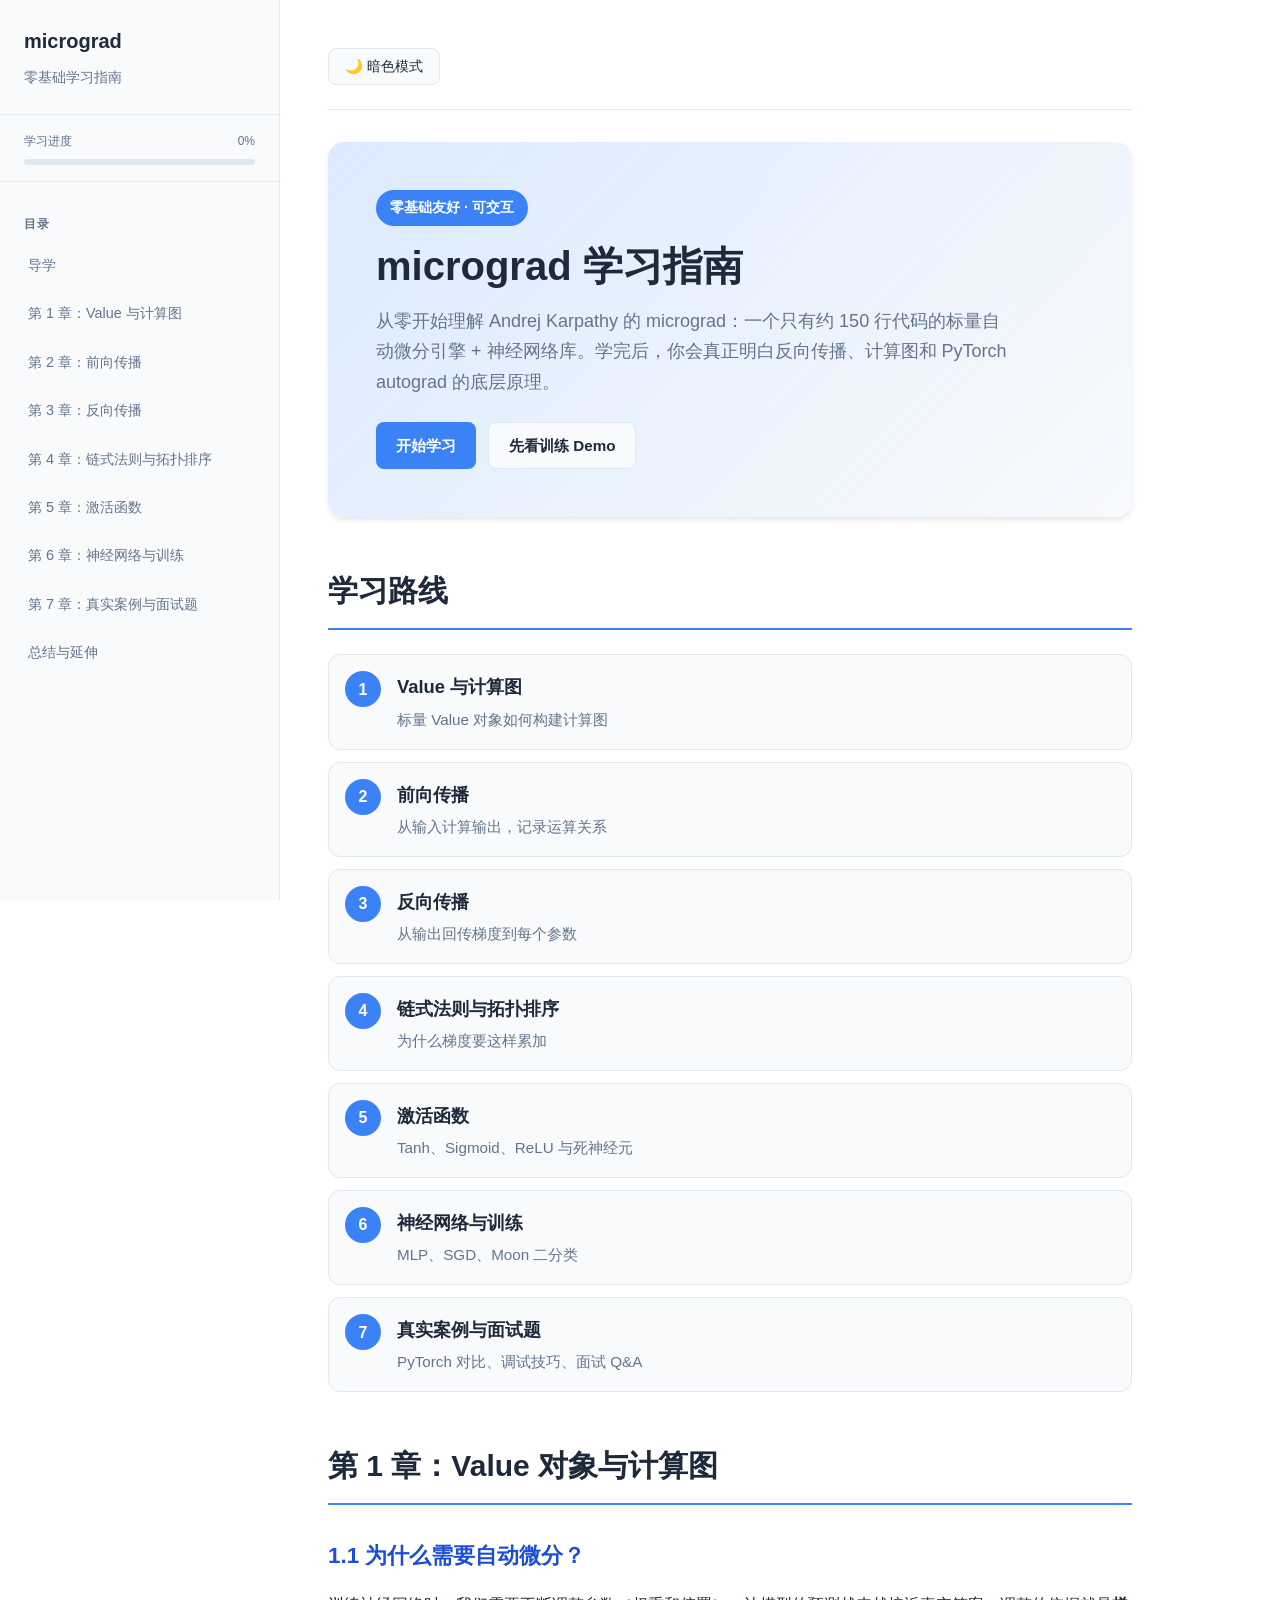
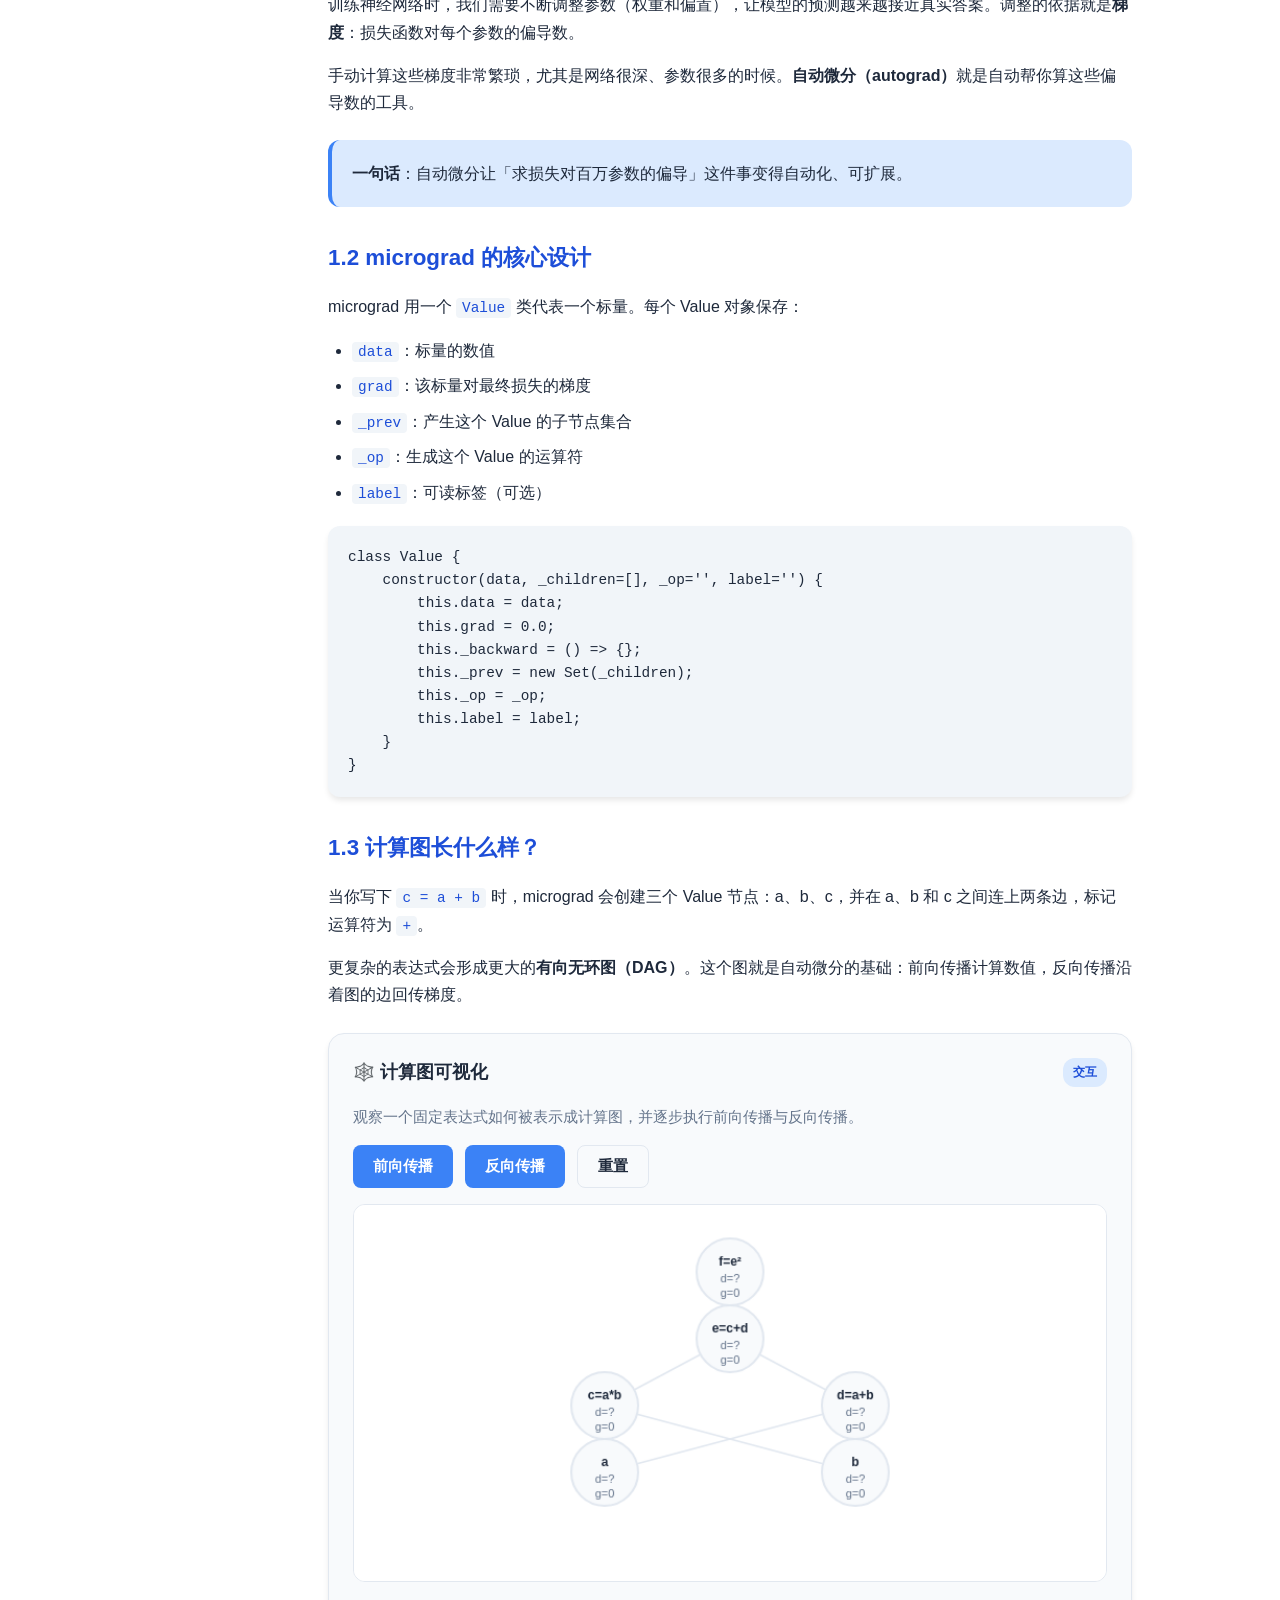
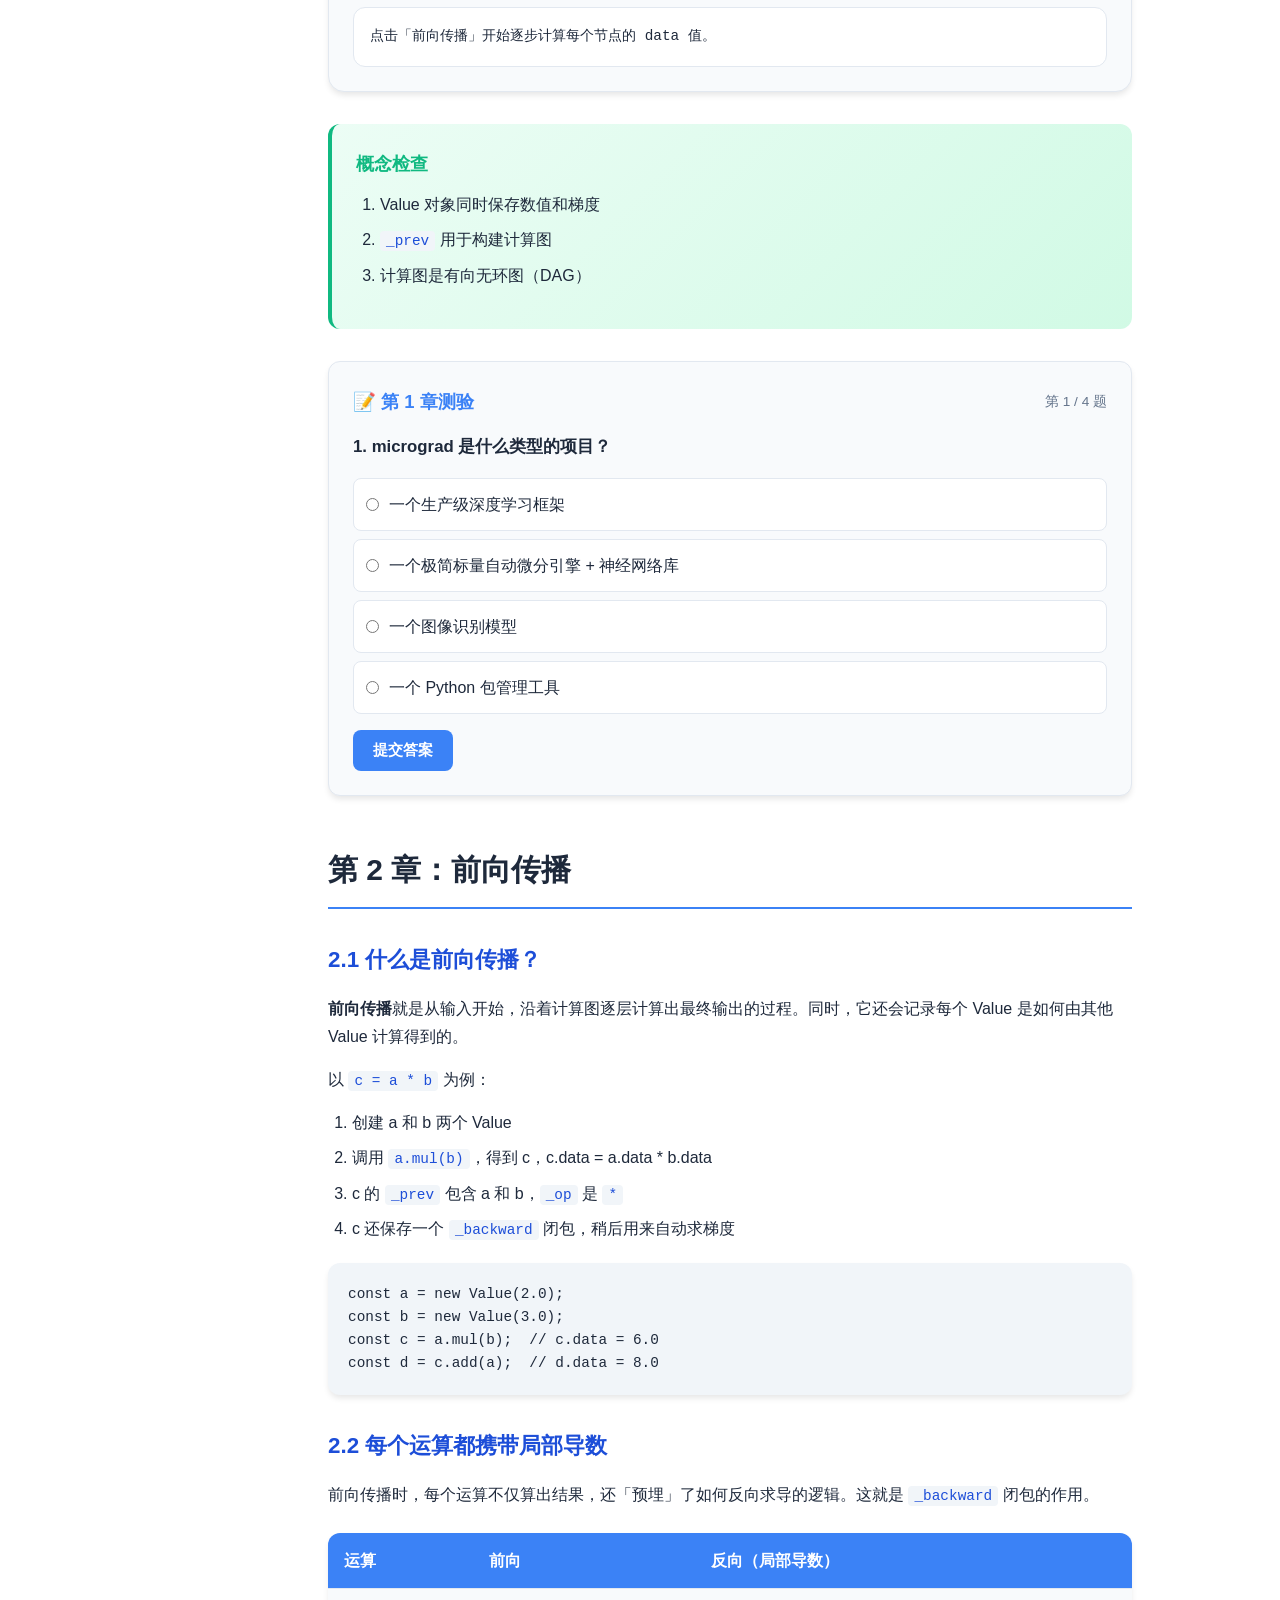
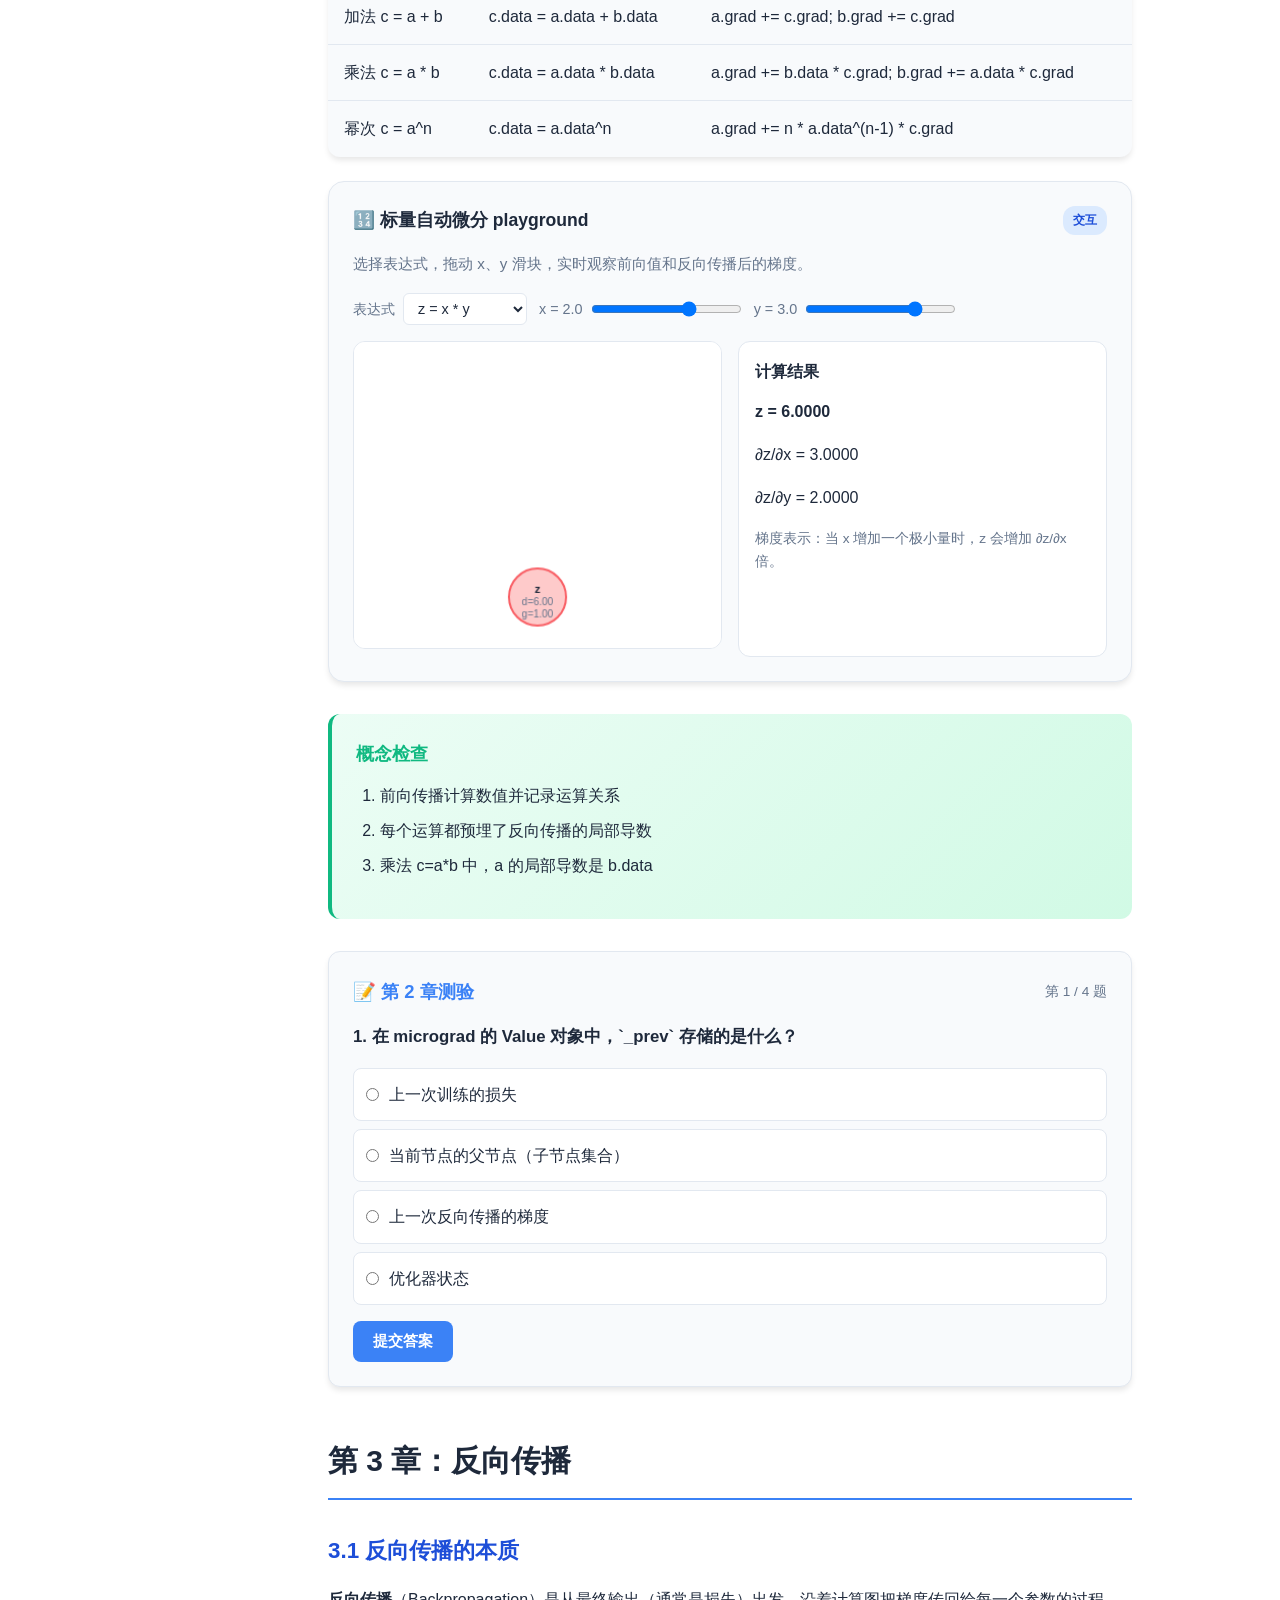
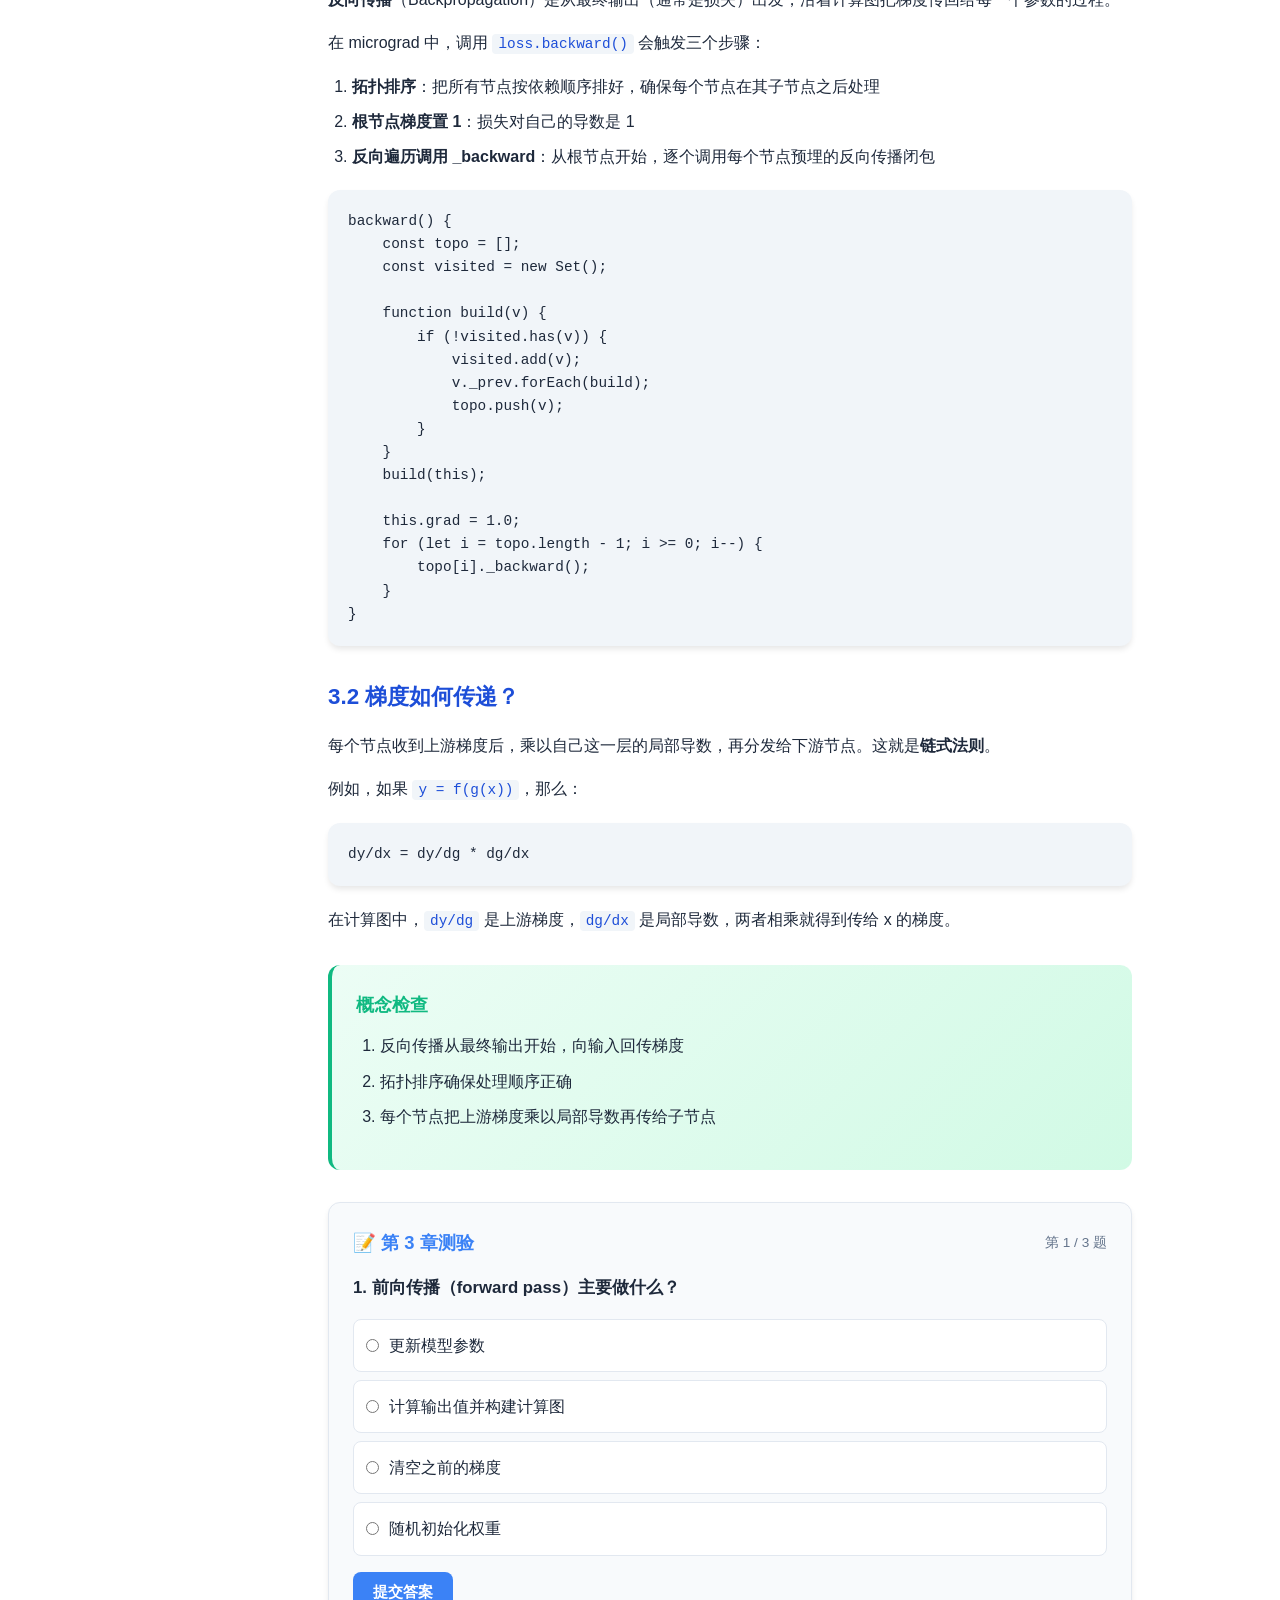
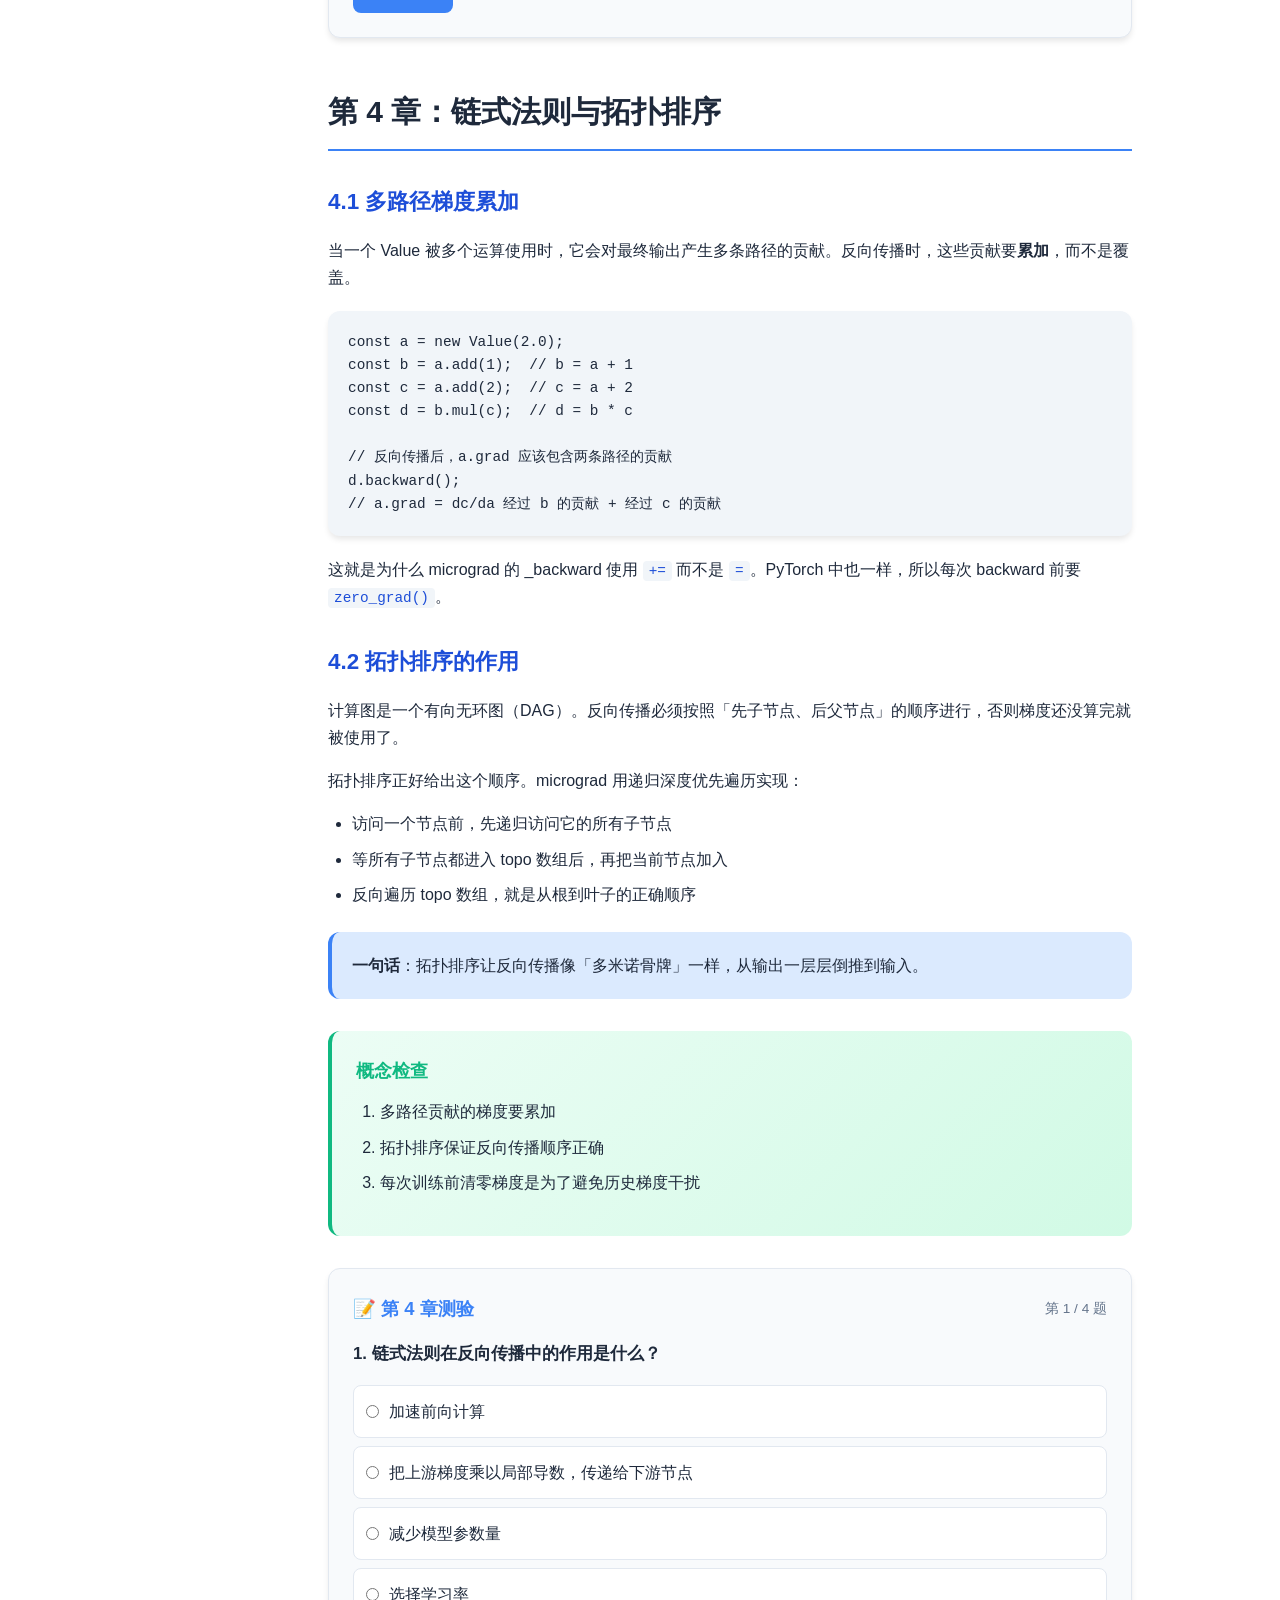
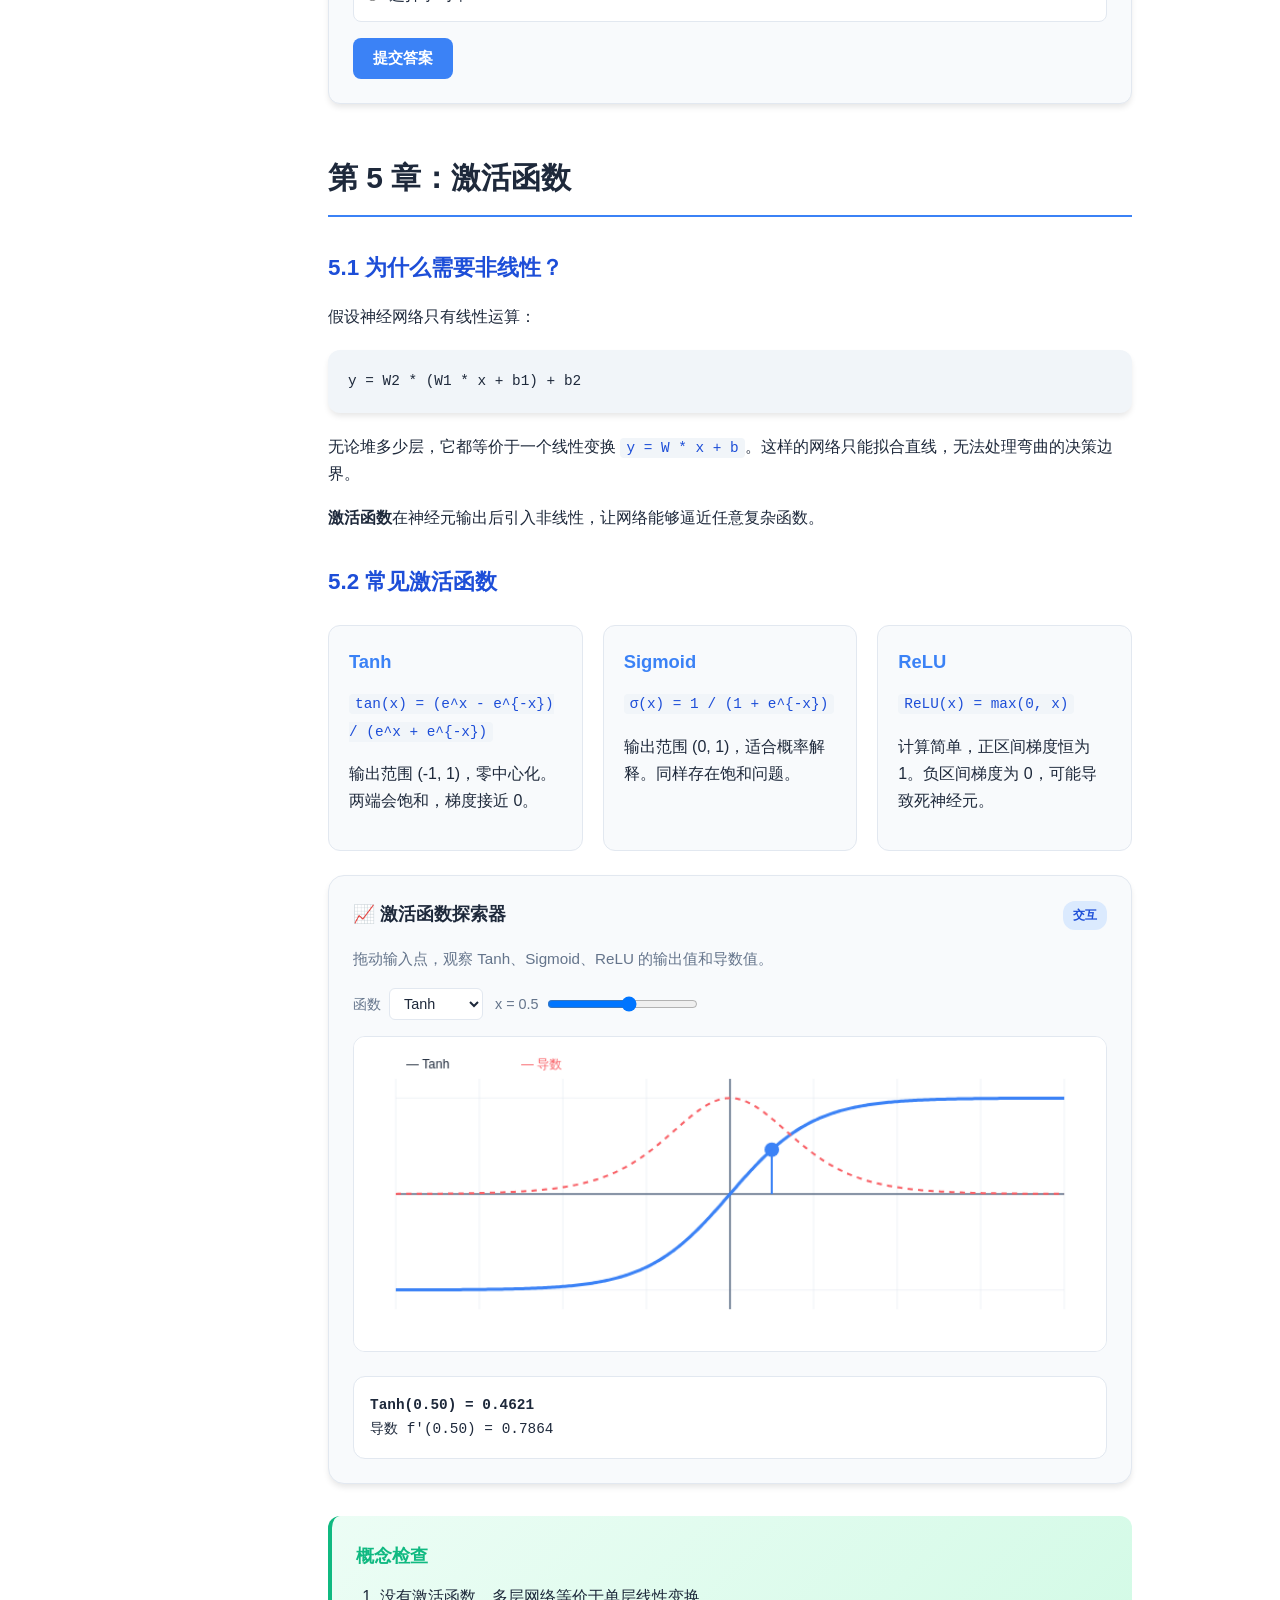
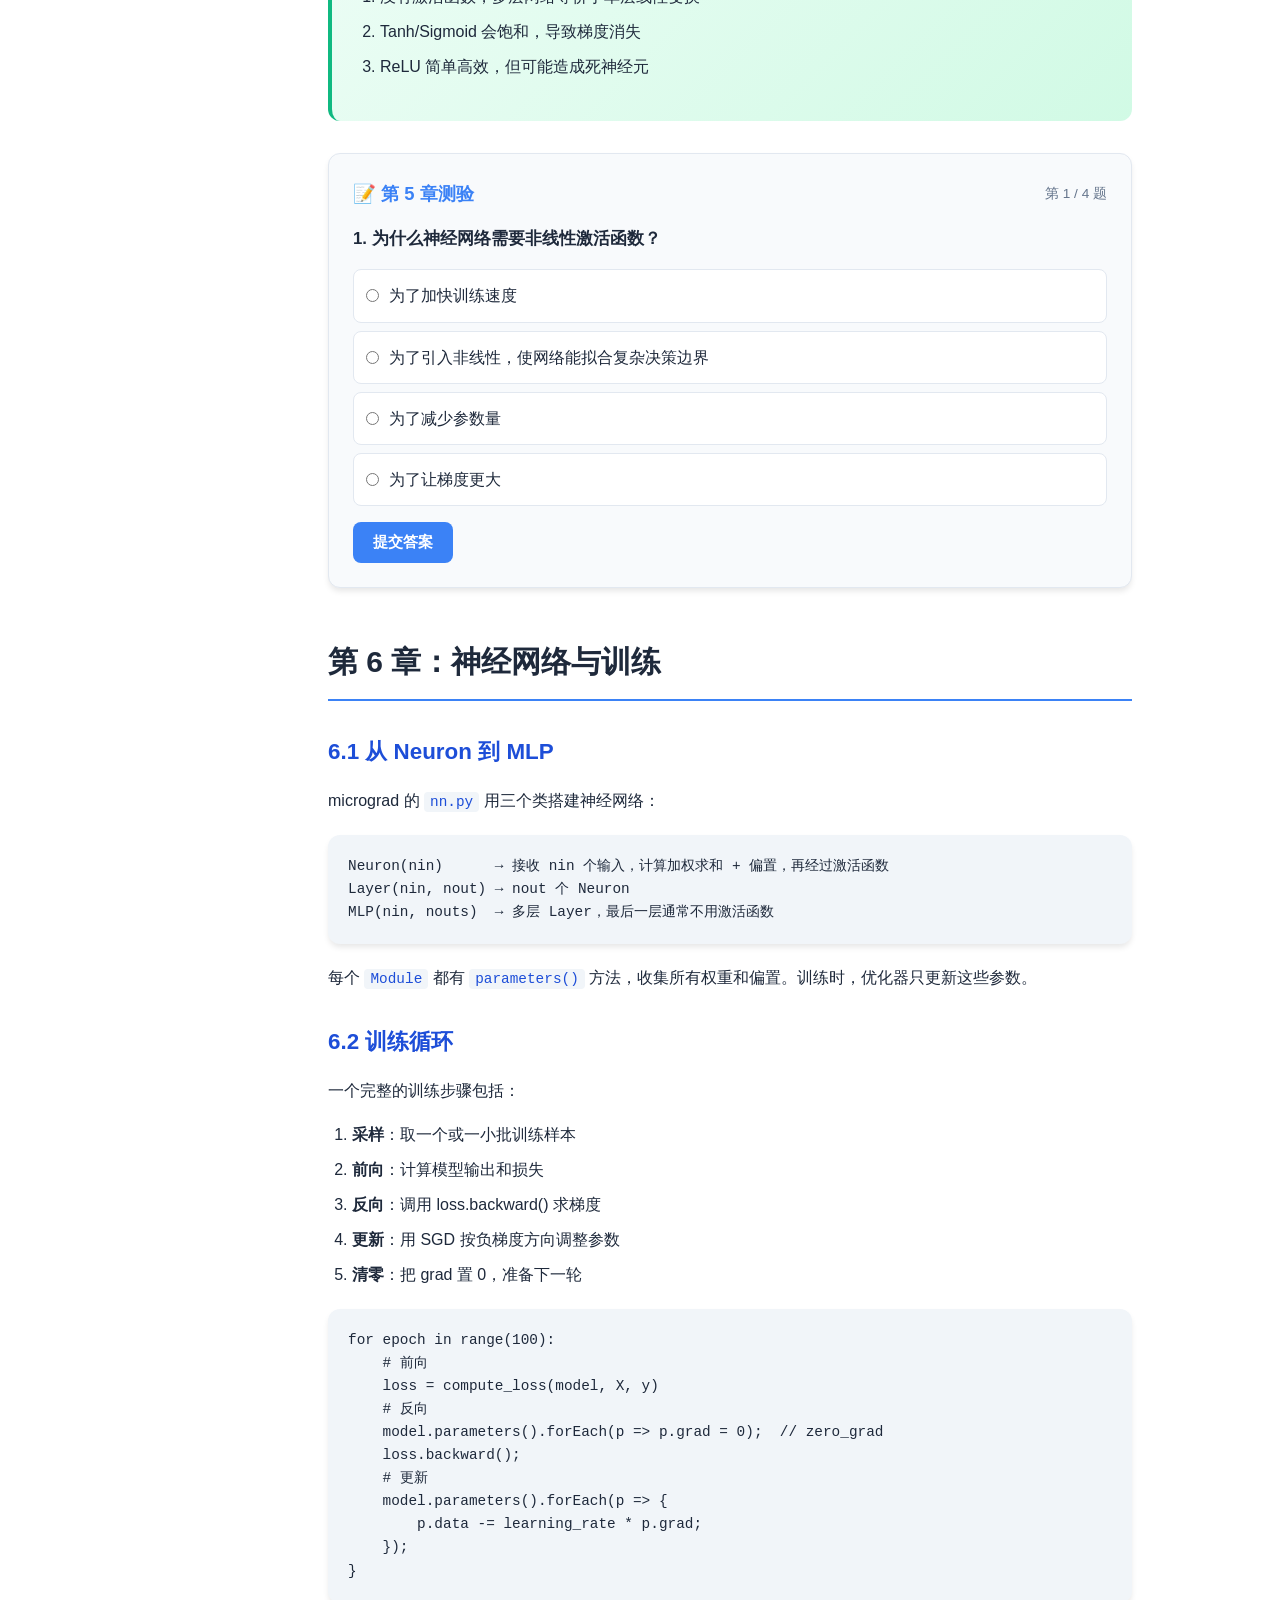
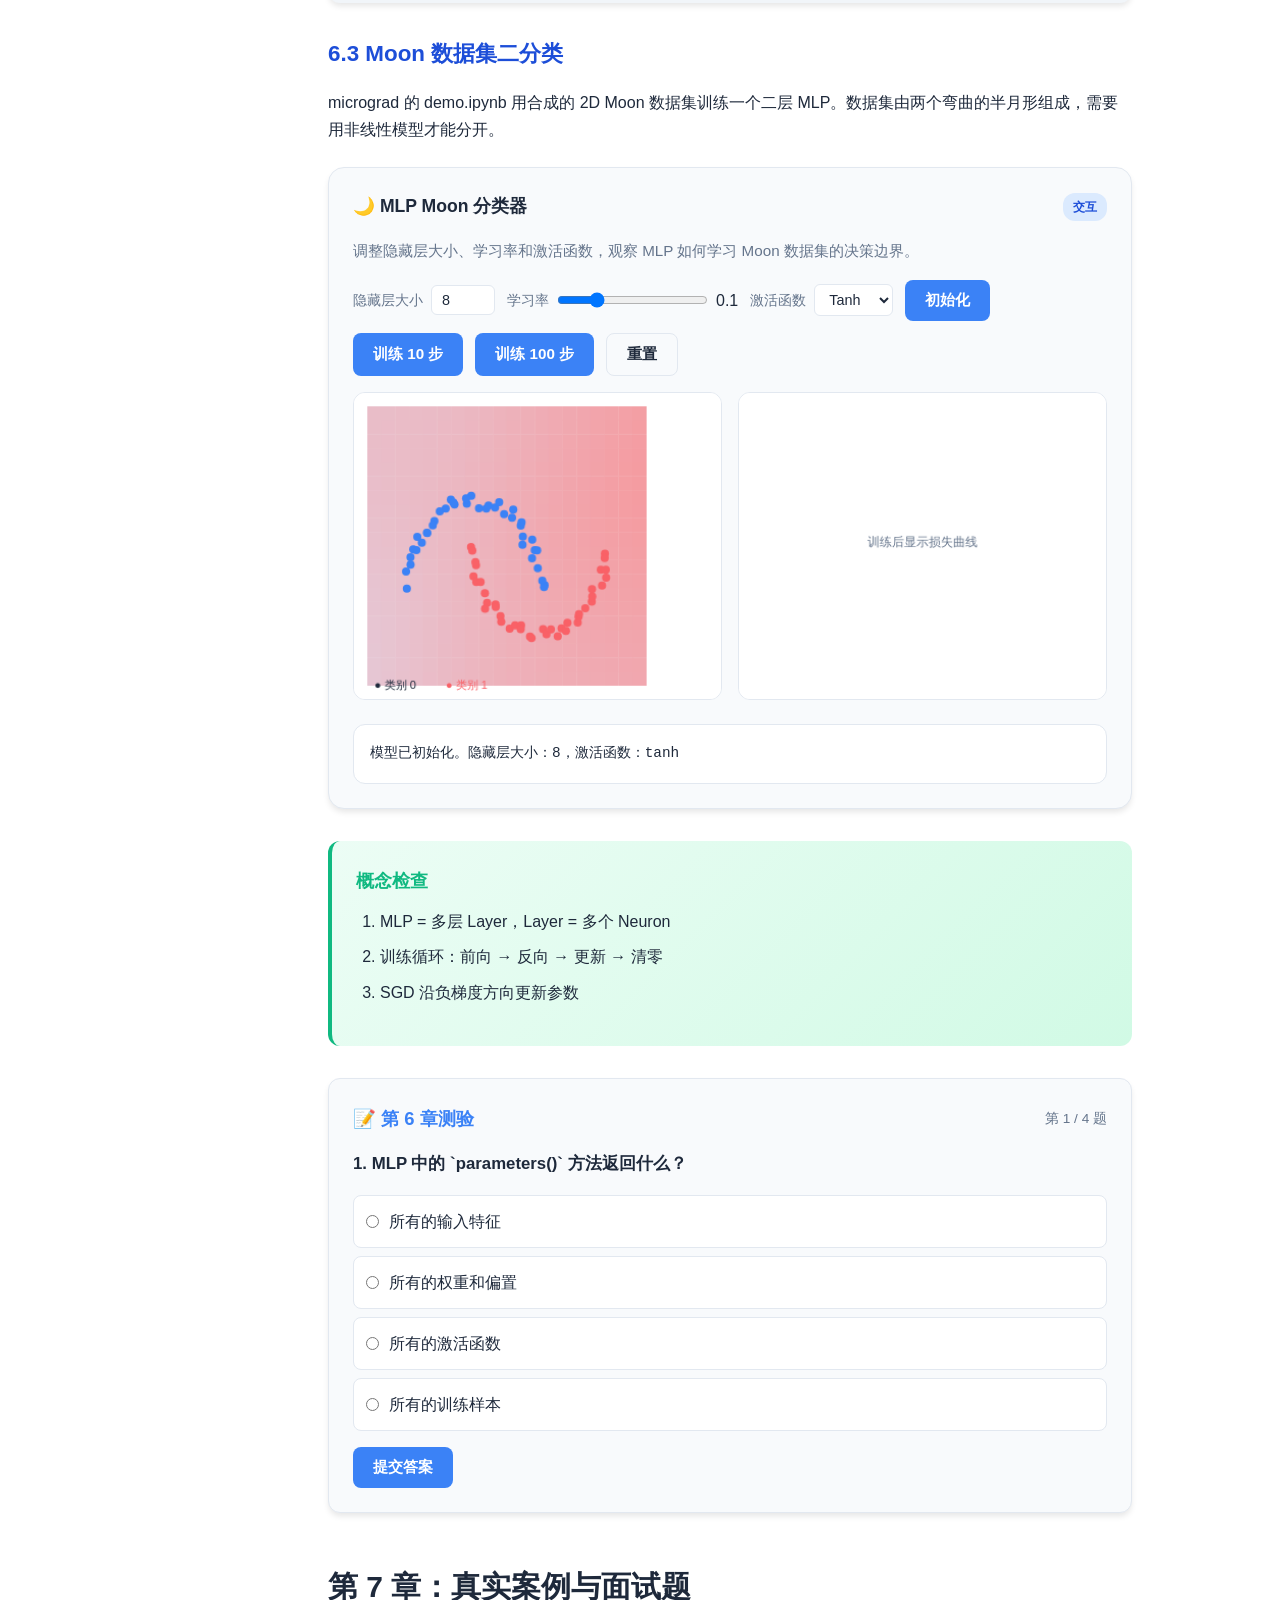
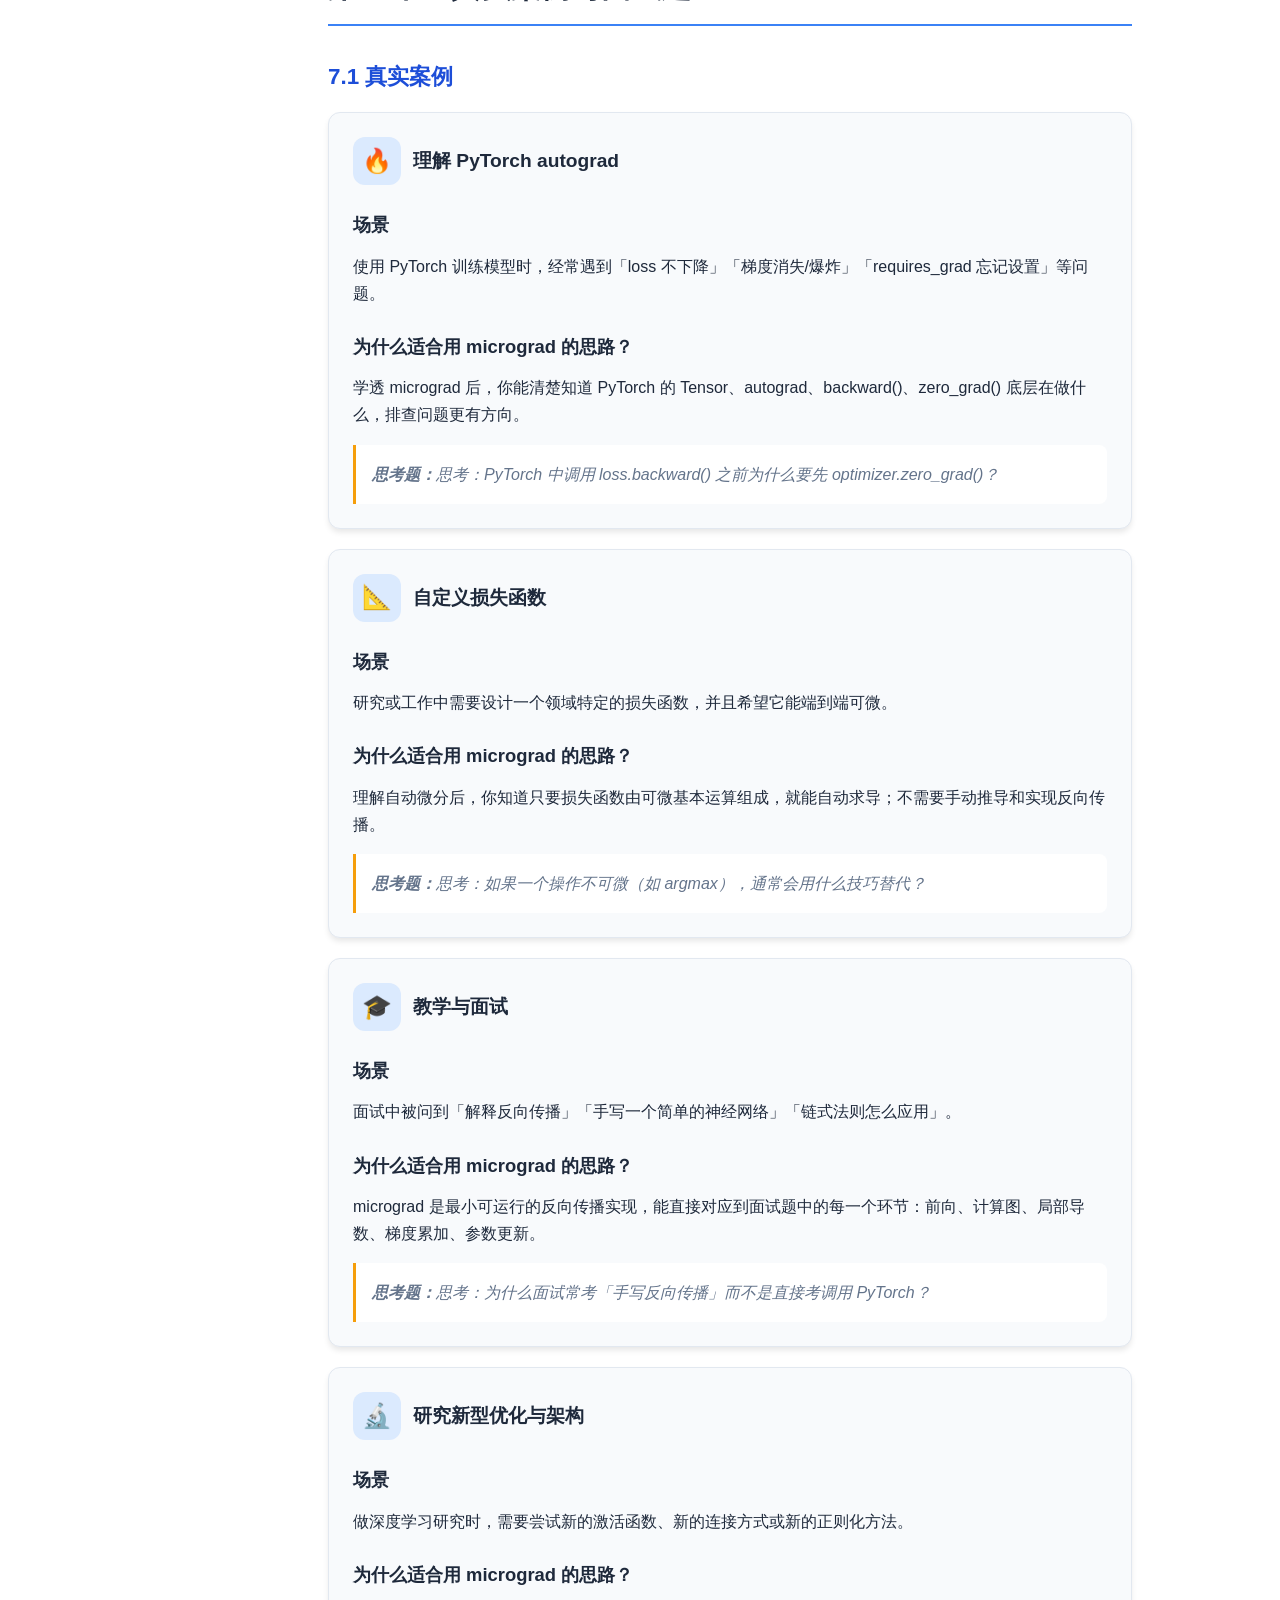
==== micrograd_learning_site/index.html @ e118f5db "Add micrograd autograd and neural network learning site A from-scratch static learning site for Karp" ====
<!DOCTYPE html>
<html lang="zh-CN">
<head>
    <meta charset="UTF-8">
    <meta name="viewport" content="width=device-width, initial-scale=1.0">
    <title>micrograd 零基础学习指南</title>
    <link rel="stylesheet" href="css/base.css">
    <link rel="stylesheet" href="css/components.css">
    <link rel="stylesheet" href="css/demos.css">
    <link rel="stylesheet" href="css/animations.css">
</head>
<body>
    <div class="container">
        <!-- Sidebar -->
        <nav class="sidebar" id="sidebar">
            <div class="sidebar-header">
                <div class="sidebar-title">micrograd</div>
                <div class="sidebar-subtitle">零基础学习指南</div>
            </div>
            <div class="progress-section">
                <div class="progress-label">
                    <span>学习进度</span>
                    <span id="progressText">0%</span>
                </div>
                <div class="progress-bar">
                    <div class="progress-fill" id="progressFill" style="width: 0%"></div>
                </div>
            </div>
            <div class="nav-section">目录</div>
            <ul class="nav-list">
                <li class="nav-item"><a href="#intro" class="nav-link">导学</a></li>
                <li class="nav-item"><a href="#chapter1" class="nav-link">第 1 章：Value 与计算图</a></li>
                <li class="nav-item"><a href="#chapter2" class="nav-link">第 2 章：前向传播</a></li>
                <li class="nav-item"><a href="#chapter3" class="nav-link">第 3 章：反向传播</a></li>
                <li class="nav-item"><a href="#chapter4" class="nav-link">第 4 章：链式法则与拓扑排序</a></li>
                <li class="nav-item"><a href="#chapter5" class="nav-link">第 5 章：激活函数</a></li>
                <li class="nav-item"><a href="#chapter6" class="nav-link">第 6 章：神经网络与训练</a></li>
                <li class="nav-item"><a href="#chapter7" class="nav-link">第 7 章：真实案例与面试题</a></li>
                <li class="nav-item"><a href="#summary" class="nav-link">总结与延伸</a></li>
            </ul>
        </nav>

        <!-- Main Content -->
        <main class="main">
            <div class="top-bar">
                <button class="menu-toggle" id="menuToggle">☰ 目录</button>
                <button class="theme-toggle" id="themeToggle">🌙 暗色模式</button>
            </div>

            <!-- Hero -->
            <section class="hero" id="intro">
                <span class="hero-badge">零基础友好 · 可交互</span>
                <h1>micrograd 学习指南</h1>
                <p>从零开始理解 Andrej Karpathy 的 micrograd：一个只有约 150 行代码的标量自动微分引擎 + 神经网络库。学完后，你会真正明白反向传播、计算图和 PyTorch autograd 的底层原理。</p>
                <div class="hero-actions">
                    <a href="#chapter1" class="btn btn-primary">开始学习</a>
                    <a href="#chapter6" class="btn btn-secondary">先看训练 Demo</a>
                </div>
            </section>

            <!-- Roadmap -->
            <h2>学习路线</h2>
            <div class="roadmap">
                <a href="#chapter1" class="roadmap-item">
                    <div class="roadmap-number">1</div>
                    <div class="roadmap-content">
                        <h4>Value 与计算图</h4>
                        <p>标量 Value 对象如何构建计算图</p>
                    </div>
                </a>
                <a href="#chapter2" class="roadmap-item">
                    <div class="roadmap-number">2</div>
                    <div class="roadmap-content">
                        <h4>前向传播</h4>
                        <p>从输入计算输出，记录运算关系</p>
                    </div>
                </a>
                <a href="#chapter3" class="roadmap-item">
                    <div class="roadmap-number">3</div>
                    <div class="roadmap-content">
                        <h4>反向传播</h4>
                        <p>从输出回传梯度到每个参数</p>
                    </div>
                </a>
                <a href="#chapter4" class="roadmap-item">
                    <div class="roadmap-number">4</div>
                    <div class="roadmap-content">
                        <h4>链式法则与拓扑排序</h4>
                        <p>为什么梯度要这样累加</p>
                    </div>
                </a>
                <a href="#chapter5" class="roadmap-item">
                    <div class="roadmap-number">5</div>
                    <div class="roadmap-content">
                        <h4>激活函数</h4>
                        <p>Tanh、Sigmoid、ReLU 与死神经元</p>
                    </div>
                </a>
                <a href="#chapter6" class="roadmap-item">
                    <div class="roadmap-number">6</div>
                    <div class="roadmap-content">
                        <h4>神经网络与训练</h4>
                        <p>MLP、SGD、Moon 二分类</p>
                    </div>
                </a>
                <a href="#chapter7" class="roadmap-item">
                    <div class="roadmap-number">7</div>
                    <div class="roadmap-content">
                        <h4>真实案例与面试题</h4>
                        <p>PyTorch 对比、调试技巧、面试 Q&A</p>
                    </div>
                </a>
            </div>

            <!-- Chapter 1 -->
            <section id="chapter1">
                <h2>第 1 章：Value 对象与计算图</h2>

                <h3>1.1 为什么需要自动微分？</h3>
                <p>训练神经网络时，我们需要不断调整参数（权重和偏置），让模型的预测越来越接近真实答案。调整的依据就是<strong>梯度</strong>：损失函数对每个参数的偏导数。</p>
                <p>手动计算这些梯度非常繁琐，尤其是网络很深、参数很多的时候。<strong>自动微分（autograd）</strong>就是自动帮你算这些偏导数的工具。</p>

                <div class="highlight-box">
                    <p><strong>一句话</strong>：自动微分让「求损失对百万参数的偏导」这件事变得自动化、可扩展。</p>
                </div>

                <h3>1.2 micrograd 的核心设计</h3>
                <p>micrograd 用一个 <code>Value</code> 类代表一个标量。每个 Value 对象保存：</p>
                <ul>
                    <li><code>data</code>：标量的数值</li>
                    <li><code>grad</code>：该标量对最终损失的梯度</li>
                    <li><code>_prev</code>：产生这个 Value 的子节点集合</li>
                    <li><code>_op</code>：生成这个 Value 的运算符</li>
                    <li><code>label</code>：可读标签（可选）</li>
                </ul>

                <pre><code>class Value {
    constructor(data, _children=[], _op='', label='') {
        this.data = data;
        this.grad = 0.0;
        this._backward = () => {};
        this._prev = new Set(_children);
        this._op = _op;
        this.label = label;
    }
}</code></pre>

                <h3>1.3 计算图长什么样？</h3>
                <p>当你写下 <code>c = a + b</code> 时，micrograd 会创建三个 Value 节点：a、b、c，并在 a、b 和 c 之间连上两条边，标记运算符为 <code>+</code>。</p>
                <p>更复杂的表达式会形成更大的<strong>有向无环图（DAG）</strong>。这个图就是自动微分的基础：前向传播计算数值，反向传播沿着图的边回传梯度。</p>

                <div class="demo-container">
                    <div class="demo-header">
                        <div class="demo-title">🕸️ 计算图可视化</div>
                        <span class="demo-badge">交互</span>
                    </div>
                    <div class="demo-description">观察一个固定表达式如何被表示成计算图，并逐步执行前向传播与反向传播。</div>
                    <div id="mg-computational-graph-demo"></div>
                </div>

                <div class="concept-check">
                    <h4>概念检查</h4>
                    <ol>
                        <li>Value 对象同时保存数值和梯度</li>
                        <li><code>_prev</code> 用于构建计算图</li>
                        <li>计算图是有向无环图（DAG）</li>
                    </ol>
                </div>

                <div class="quiz-container" data-chapter="chapter1"></div>
            </section>

            <!-- Chapter 2 -->
            <section id="chapter2">
                <h2>第 2 章：前向传播</h2>

                <h3>2.1 什么是前向传播？</h3>
                <p><strong>前向传播</strong>就是从输入开始，沿着计算图逐层计算出最终输出的过程。同时，它还会记录每个 Value 是如何由其他 Value 计算得到的。</p>

                <p>以 <code>c = a * b</code> 为例：</p>
                <ol>
                    <li>创建 a 和 b 两个 Value</li>
                    <li>调用 <code>a.mul(b)</code>，得到 c，c.data = a.data * b.data</li>
                    <li>c 的 <code>_prev</code> 包含 a 和 b，<code>_op</code> 是 <code>*</code></li>
                    <li>c 还保存一个 <code>_backward</code> 闭包，稍后用来自动求梯度</li>
                </ol>

                <pre><code>const a = new Value(2.0);
const b = new Value(3.0);
const c = a.mul(b);  // c.data = 6.0
const d = c.add(a);  // d.data = 8.0</code></pre>

                <h3>2.2 每个运算都携带局部导数</h3>
                <p>前向传播时，每个运算不仅算出结果，还「预埋」了如何反向求导的逻辑。这就是 <code>_backward</code> 闭包的作用。</p>

                <table>
                    <tr>
                        <th>运算</th>
                        <th>前向</th>
                        <th>反向（局部导数）</th>
                    </tr>
                    <tr>
                        <td>加法 c = a + b</td>
                        <td>c.data = a.data + b.data</td>
                        <td>a.grad += c.grad; b.grad += c.grad</td>
                    </tr>
                    <tr>
                        <td>乘法 c = a * b</td>
                        <td>c.data = a.data * b.data</td>
                        <td>a.grad += b.data * c.grad; b.grad += a.data * c.grad</td>
                    </tr>
                    <tr>
                        <td>幂次 c = a^n</td>
                        <td>c.data = a.data^n</td>
                        <td>a.grad += n * a.data^(n-1) * c.grad</td>
                    </tr>
                </table>

                <div class="demo-container">
                    <div class="demo-header">
                        <div class="demo-title">🔢 标量自动微分 playground</div>
                        <span class="demo-badge">交互</span>
                    </div>
                    <div class="demo-description">选择表达式，拖动 x、y 滑块，实时观察前向值和反向传播后的梯度。</div>
                    <div id="mg-scalar-autodiff-demo"></div>
                </div>

                <div class="concept-check">
                    <h4>概念检查</h4>
                    <ol>
                        <li>前向传播计算数值并记录运算关系</li>
                        <li>每个运算都预埋了反向传播的局部导数</li>
                        <li>乘法 c=a*b 中，a 的局部导数是 b.data</li>
                    </ol>
                </div>

                <div class="quiz-container" data-chapter="chapter2"></div>
            </section>

            <!-- Chapter 3 -->
            <section id="chapter3">
                <h2>第 3 章：反向传播</h2>

                <h3>3.1 反向传播的本质</h3>
                <p><strong>反向传播</strong>（Backpropagation）是从最终输出（通常是损失）出发，沿着计算图把梯度传回给每一个参数的过程。</p>

                <p>在 micrograd 中，调用 <code>loss.backward()</code> 会触发三个步骤：</p>
                <ol>
                    <li><strong>拓扑排序</strong>：把所有节点按依赖顺序排好，确保每个节点在其子节点之后处理</li>
                    <li><strong>根节点梯度置 1</strong>：损失对自己的导数是 1</li>
                    <li><strong>反向遍历调用 _backward</strong>：从根节点开始，逐个调用每个节点预埋的反向传播闭包</li>
                </ol>

                <pre><code>backward() {
    const topo = [];
    const visited = new Set();

    function build(v) {
        if (!visited.has(v)) {
            visited.add(v);
            v._prev.forEach(build);
            topo.push(v);
        }
    }
    build(this);

    this.grad = 1.0;
    for (let i = topo.length - 1; i >= 0; i--) {
        topo[i]._backward();
    }
}</code></pre>

                <h3>3.2 梯度如何传递？</h3>
                <p>每个节点收到上游梯度后，乘以自己这一层的局部导数，再分发给下游节点。这就是<strong>链式法则</strong>。</p>

                <p>例如，如果 <code>y = f(g(x))</code>，那么：</p>
                <pre><code>dy/dx = dy/dg * dg/dx</code></pre>

                <p>在计算图中，<code>dy/dg</code> 是上游梯度，<code>dg/dx</code> 是局部导数，两者相乘就得到传给 x 的梯度。</p>

                <div class="concept-check">
                    <h4>概念检查</h4>
                    <ol>
                        <li>反向传播从最终输出开始，向输入回传梯度</li>
                        <li>拓扑排序确保处理顺序正确</li>
                        <li>每个节点把上游梯度乘以局部导数再传给子节点</li>
                    </ol>
                </div>

                <div class="quiz-container" data-chapter="chapter3"></div>
            </section>

            <!-- Chapter 4 -->
            <section id="chapter4">
                <h2>第 4 章：链式法则与拓扑排序</h2>

                <h3>4.1 多路径梯度累加</h3>
                <p>当一个 Value 被多个运算使用时，它会对最终输出产生多条路径的贡献。反向传播时，这些贡献要<strong>累加</strong>，而不是覆盖。</p>

                <pre><code>const a = new Value(2.0);
const b = a.add(1);  // b = a + 1
const c = a.add(2);  // c = a + 2
const d = b.mul(c);  // d = b * c

// 反向传播后，a.grad 应该包含两条路径的贡献
d.backward();
// a.grad = dc/da 经过 b 的贡献 + 经过 c 的贡献</code></pre>

                <p>这就是为什么 micrograd 的 _backward 使用 <code>+=</code> 而不是 <code>=</code>。PyTorch 中也一样，所以每次 backward 前要 <code>zero_grad()</code>。</p>

                <h3>4.2 拓扑排序的作用</h3>
                <p>计算图是一个有向无环图（DAG）。反向传播必须按照「先子节点、后父节点」的顺序进行，否则梯度还没算完就被使用了。</p>

                <p>拓扑排序正好给出这个顺序。micrograd 用递归深度优先遍历实现：</p>
                <ul>
                    <li>访问一个节点前，先递归访问它的所有子节点</li>
                    <li>等所有子节点都进入 topo 数组后，再把当前节点加入</li>
                    <li>反向遍历 topo 数组，就是从根到叶子的正确顺序</li>
                </ul>

                <div class="highlight-box">
                    <p><strong>一句话</strong>：拓扑排序让反向传播像「多米诺骨牌」一样，从输出一层层倒推到输入。</p>
                </div>

                <div class="concept-check">
                    <h4>概念检查</h4>
                    <ol>
                        <li>多路径贡献的梯度要累加</li>
                        <li>拓扑排序保证反向传播顺序正确</li>
                        <li>每次训练前清零梯度是为了避免历史梯度干扰</li>
                    </ol>
                </div>

                <div class="quiz-container" data-chapter="chapter4"></div>
            </section>

            <!-- Chapter 5 -->
            <section id="chapter5">
                <h2>第 5 章：激活函数</h2>

                <h3>5.1 为什么需要非线性？</h3>
                <p>假设神经网络只有线性运算：</p>
                <pre><code>y = W2 * (W1 * x + b1) + b2</code></pre>
                <p>无论堆多少层，它都等价于一个线性变换 <code>y = W * x + b</code>。这样的网络只能拟合直线，无法处理弯曲的决策边界。</p>

                <p><strong>激活函数</strong>在神经元输出后引入非线性，让网络能够逼近任意复杂函数。</p>

                <h3>5.2 常见激活函数</h3>

                <div class="comparison comparison-3">
                    <div class="comparison-box">
                        <h4>Tanh</h4>
                        <p><code>tan(x) = (e^x - e^{-x}) / (e^x + e^{-x})</code></p>
                        <p>输出范围 (-1, 1)，零中心化。两端会饱和，梯度接近 0。</p>
                    </div>
                    <div class="comparison-box">
                        <h4>Sigmoid</h4>
                        <p><code>σ(x) = 1 / (1 + e^{-x})</code></p>
                        <p>输出范围 (0, 1)，适合概率解释。同样存在饱和问题。</p>
                    </div>
                    <div class="comparison-box">
                        <h4>ReLU</h4>
                        <p><code>ReLU(x) = max(0, x)</code></p>
                        <p>计算简单，正区间梯度恒为 1。负区间梯度为 0，可能导致死神经元。</p>
                    </div>
                </div>

                <div class="demo-container">
                    <div class="demo-header">
                        <div class="demo-title">📈 激活函数探索器</div>
                        <span class="demo-badge">交互</span>
                    </div>
                    <div class="demo-description">拖动输入点，观察 Tanh、Sigmoid、ReLU 的输出值和导数值。</div>
                    <div id="mg-activation-functions-demo"></div>
                </div>

                <div class="concept-check">
                    <h4>概念检查</h4>
                    <ol>
                        <li>没有激活函数，多层网络等价于单层线性变换</li>
                        <li>Tanh/Sigmoid 会饱和，导致梯度消失</li>
                        <li>ReLU 简单高效，但可能造成死神经元</li>
                    </ol>
                </div>

                <div class="quiz-container" data-chapter="chapter5"></div>
            </section>

            <!-- Chapter 6 -->
            <section id="chapter6">
                <h2>第 6 章：神经网络与训练</h2>

                <h3>6.1 从 Neuron 到 MLP</h3>
                <p>micrograd 的 <code>nn.py</code> 用三个类搭建神经网络：</p>

                <pre><code>Neuron(nin)      → 接收 nin 个输入，计算加权求和 + 偏置，再经过激活函数
Layer(nin, nout) → nout 个 Neuron
MLP(nin, nouts)  → 多层 Layer，最后一层通常不用激活函数</code></pre>

                <p>每个 <code>Module</code> 都有 <code>parameters()</code> 方法，收集所有权重和偏置。训练时，优化器只更新这些参数。</p>

                <h3>6.2 训练循环</h3>
                <p>一个完整的训练步骤包括：</p>

                <ol>
                    <li><strong>采样</strong>：取一个或一小批训练样本</li>
                    <li><strong>前向</strong>：计算模型输出和损失</li>
                    <li><strong>反向</strong>：调用 loss.backward() 求梯度</li>
                    <li><strong>更新</strong>：用 SGD 按负梯度方向调整参数</li>
                    <li><strong>清零</strong>：把 grad 置 0，准备下一轮</li>
                </ol>

                <pre><code>for epoch in range(100):
    # 前向
    loss = compute_loss(model, X, y)
    # 反向
    model.parameters().forEach(p => p.grad = 0);  // zero_grad
    loss.backward();
    # 更新
    model.parameters().forEach(p => {
        p.data -= learning_rate * p.grad;
    });
}</code></pre>

                <h3>6.3 Moon 数据集二分类</h3>
                <p>micrograd 的 demo.ipynb 用合成的 2D Moon 数据集训练一个二层 MLP。数据集由两个弯曲的半月形组成，需要用非线性模型才能分开。</p>

                <div class="demo-container">
                    <div class="demo-header">
                        <div class="demo-title">🌙 MLP Moon 分类器</div>
                        <span class="demo-badge">交互</span>
                    </div>
                    <div class="demo-description">调整隐藏层大小、学习率和激活函数，观察 MLP 如何学习 Moon 数据集的决策边界。</div>
                    <div id="mg-mlp-trainer-demo"></div>
                </div>

                <div class="concept-check">
                    <h4>概念检查</h4>
                    <ol>
                        <li>MLP = 多层 Layer，Layer = 多个 Neuron</li>
                        <li>训练循环：前向 → 反向 → 更新 → 清零</li>
                        <li>SGD 沿负梯度方向更新参数</li>
                    </ol>
                </div>

                <div class="quiz-container" data-chapter="chapter6"></div>
            </section>

            <!-- Chapter 7 -->
            <section id="chapter7">
                <h2>第 7 章：真实案例与面试题</h2>

                <h3>7.1 真实案例</h3>
                <div id="cases-container"></div>

                <h3>7.2 面试高频题</h3>
                <div id="interview-container"></div>

                <div class="quiz-container" data-chapter="chapter7"></div>
            </section>

            <!-- Summary -->
            <section id="summary">
                <h2>总结与延伸</h2>

                <h3>micrograd 完整流程</h3>
                <div class="process-flow">
                    <span class="process-step">定义 Value</span>
                    <span class="process-arrow">→</span>
                    <span class="process-step">构建计算图</span>
                    <span class="process-arrow">→</span>
                    <span class="process-step">前向传播</span>
                    <span class="process-arrow">→</span>
                    <span class="process-step">拓扑排序</span>
                    <span class="process-arrow">→</span>
                    <span class="process-step">反向传播</span>
                    <span class="process-arrow">→</span>
                    <span class="process-step">SGD 更新</span>
                </div>

                <div class="card">
                    <div class="card-title"><span class="card-icon">1️⃣</span>Value 与计算图</div>
                    <p>用 Value 对象表示标量，通过 <code>_prev</code> 和 <code>_op</code> 构建动态计算图。</p>
                </div>

                <div class="card">
                    <div class="card-title"><span class="card-icon">2️⃣</span>前向传播</div>
                    <p>从输入开始逐层计算输出，每个运算预埋反向传播闭包。</p>
                </div>

                <div class="card">
                    <div class="card-title"><span class="card-icon">3️⃣</span>反向传播</div>
                    <p>拓扑排序后从根节点反向遍历，用链式法则把梯度传回叶子节点。</p>
                </div>

                <div class="card">
                    <div class="card-title"><span class="card-icon">4️⃣</span>神经网络与训练</div>
                    <p>用 Neuron / Layer / MLP 搭建网络，通过 SGD 迭代优化参数。</p>
                </div>

                <h3>核心要点回顾</h3>
                <div class="comparison comparison-3">
                    <div class="comparison-box">
                        <h4>1. 自动微分</h4>
                        <p>把手动求导变成自动过程，让训练深层网络成为可能。</p>
                    </div>
                    <div class="comparison-box">
                        <h4>2. 链式法则</h4>
                        <p>反向传播的数学基础，把复杂导数拆成局部导数的乘积。</p>
                    </div>
                    <div class="comparison-box">
                        <h4>3. 拓扑排序</h4>
                        <p>保证反向传播按正确依赖顺序执行。</p>
                    </div>
                </div>

                <h3>延伸学习路径</h3>
                <ul>
                    <li><strong>PyTorch 官方教程</strong>：autograd、nn.Module、optimizer</li>
                    <li><strong>Karpathy 视频</strong>：「The spelled-out intro to neural networks and backpropagation」</li>
                    <li><strong>扩展阅读</strong>：反向模式自动微分、计算图优化、张量运算</li>
                    <li><strong>动手实践</strong>：在 micrograd 基础上添加更多运算（如 exp、log、softmax）</li>
                </ul>

                <div class="highlight-box">
                    <p><strong>一句话总结</strong>：micrograd 用最少的代码揭示了深度学习最本质的机制——通过计算图和链式法则自动求梯度，再用梯度下降优化参数。</p>
                </div>

                <div class="quiz-container" data-chapter="summary"></div>

                <div class="footer">
                    <p>基于 micrograd 学习整理 | 可离线打开复习</p>
                </div>
            </section>
        </main>
    </div>

    <script src="js/utils.js"></script>
    <script src="js/main.js"></script>
    <script src="js/quiz.js"></script>
    <script src="js/cases.js"></script>
    <script src="js/demos/computational-graph.js"></script>
    <script src="js/demos/scalar-autodiff.js"></script>
    <script src="js/demos/activation-functions.js"></script>
    <script src="js/demos/mlp-trainer.js"></script>
</body>
</html>
---- micrograd_learning_site/css/base.css ----
:root {
    --bg-primary: #ffffff;
    --bg-secondary: #f8fafc;
    --bg-code: #f1f5f9;
    --bg-tertiary: #e2e8f0;
    --text-primary: #1e293b;
    --text-secondary: #64748b;
    --accent: #3b82f6;
    --accent-light: #dbeafe;
    --accent-dark: #1d4ed8;
    --border: #e2e8f0;
    --success: #10b981;
    --warning: #f59e0b;
    --coral: #F96167;
    --gold: #F9E795;
    --shadow: 0 4px 6px -1px rgba(0, 0, 0, 0.1);
    --shadow-lg: 0 10px 15px -3px rgba(0, 0, 0, 0.1);
    --shadow-xl: 0 20px 25px -5px rgba(0, 0, 0, 0.1);
}

[data-theme="dark"] {
    --bg-primary: #0f172a;
    --bg-secondary: #1e293b;
    --bg-code: #334155;
    --bg-tertiary: #475569;
    --text-primary: #f1f5f9;
    --text-secondary: #94a3b8;
    --accent: #60a5fa;
    --accent-light: #1e3a8a;
    --accent-dark: #93c5fd;
    --border: #334155;
    --success: #34d399;
    --warning: #fbbf24;
    --shadow: 0 4px 6px -1px rgba(0, 0, 0, 0.3);
    --shadow-lg: 0 10px 15px -3px rgba(0, 0, 0, 0.3);
    --shadow-xl: 0 20px 25px -5px rgba(0, 0, 0, 0.3);
}

* {
    margin: 0;
    padding: 0;
    box-sizing: border-box;
}

html {
    scroll-behavior: smooth;
}

body {
    font-family: -apple-system, BlinkMacSystemFont, "Segoe UI", Roboto, "Helvetica Neue", Arial, sans-serif;
    background: var(--bg-primary);
    color: var(--text-primary);
    line-height: 1.7;
    transition: background 0.3s, color 0.3s;
}

.container {
    display: flex;
    min-height: 100vh;
}

.sidebar {
    width: 280px;
    background: var(--bg-secondary);
    border-right: 1px solid var(--border);
    position: fixed;
    height: 100vh;
    overflow-y: auto;
    padding: 24px 0;
    z-index: 100;
    transition: transform 0.3s;
}

.sidebar-header {
    padding: 0 24px 24px;
    border-bottom: 1px solid var(--border);
    margin-bottom: 16px;
}

.sidebar-title {
    font-size: 1.25rem;
    font-weight: 700;
    color: var(--text-primary);
    margin-bottom: 8px;
}

.sidebar-subtitle {
    font-size: 0.875rem;
    color: var(--text-secondary);
}

.progress-section {
    padding: 0 24px 16px;
    border-bottom: 1px solid var(--border);
    margin-bottom: 16px;
}

.progress-label {
    font-size: 0.75rem;
    color: var(--text-secondary);
    margin-bottom: 8px;
    display: flex;
    justify-content: space-between;
}

.progress-bar {
    width: 100%;
    height: 6px;
    background: var(--bg-tertiary);
    border-radius: 3px;
    overflow: hidden;
}

.progress-fill {
    height: 100%;
    background: var(--accent);
    border-radius: 3px;
    transition: width 0.3s ease;
}

.nav-section {
    padding: 16px 24px 8px;
    font-size: 0.75rem;
    font-weight: 600;
    text-transform: uppercase;
    letter-spacing: 0.05em;
    color: var(--text-secondary);
}

.nav-list {
    list-style: none;
    padding: 0 12px;
}

.nav-item {
    margin-bottom: 4px;
}

.nav-link {
    display: flex;
    align-items: center;
    justify-content: space-between;
    padding: 10px 16px;
    border-radius: 8px;
    color: var(--text-secondary);
    text-decoration: none;
    font-size: 0.9rem;
    transition: all 0.2s;
}

.nav-link:hover {
    background: var(--accent-light);
    color: var(--accent-dark);
}

.nav-link.active {
    background: var(--accent);
    color: white;
}

.main {
    margin-left: 280px;
    flex: 1;
    max-width: 900px;
    padding: 48px 48px 80px;
}

.top-bar {
    display: flex;
    justify-content: space-between;
    align-items: center;
    margin-bottom: 32px;
    padding-bottom: 24px;
    border-bottom: 1px solid var(--border);
}

.theme-toggle {
    background: var(--bg-secondary);
    border: 1px solid var(--border);
    padding: 8px 16px;
    border-radius: 8px;
    cursor: pointer;
    color: var(--text-primary);
    font-size: 0.9rem;
    transition: all 0.2s;
}

.theme-toggle:hover {
    background: var(--accent-light);
    border-color: var(--accent);
}

.menu-toggle {
    display: none;
    background: var(--bg-secondary);
    border: 1px solid var(--border);
    padding: 8px 12px;
    border-radius: 8px;
    cursor: pointer;
    color: var(--text-primary);
}

h1 {
    font-size: 2.5rem;
    font-weight: 800;
    margin-bottom: 16px;
    line-height: 1.2;
}

h2 {
    font-size: 1.875rem;
    font-weight: 700;
    margin-top: 48px;
    margin-bottom: 24px;
    padding-bottom: 12px;
    border-bottom: 2px solid var(--accent);
}

h3 {
    font-size: 1.4rem;
    font-weight: 600;
    margin-top: 32px;
    margin-bottom: 16px;
    color: var(--accent-dark);
}

h4 {
    font-size: 1.15rem;
    font-weight: 600;
    margin-top: 24px;
    margin-bottom: 12px;
}

p {
    margin-bottom: 16px;
    color: var(--text-primary);
}

a {
    color: var(--accent);
    text-decoration: none;
}

a:hover {
    text-decoration: underline;
}

ul, ol {
    margin-bottom: 16px;
    padding-left: 24px;
}

li {
    margin-bottom: 8px;
}

table {
    width: 100%;
    border-collapse: collapse;
    margin: 24px 0;
    background: var(--bg-secondary);
    border-radius: 12px;
    overflow: hidden;
    box-shadow: var(--shadow);
}

th, td {
    padding: 14px 16px;
    text-align: left;
    border-bottom: 1px solid var(--border);
}

th {
    background: var(--accent);
    color: white;
    font-weight: 600;
}

tr:last-child td {
    border-bottom: none;
}

tr:hover td {
    background: var(--accent-light);
}

code {
    background: var(--bg-code);
    padding: 2px 6px;
    border-radius: 4px;
    font-family: "Menlo", "Monaco", "Courier New", monospace;
    font-size: 0.9em;
    color: var(--accent-dark);
}

pre {
    background: var(--bg-code);
    padding: 20px;
    border-radius: 12px;
    overflow-x: auto;
    margin: 20px 0;
    box-shadow: var(--shadow);
}

pre code {
    background: transparent;
    padding: 0;
    color: var(--text-primary);
    line-height: 1.6;
}

.figure {
    margin: 32px 0;
    text-align: center;
}

.figure img {
    max-width: 100%;
    border-radius: 12px;
    box-shadow: var(--shadow-lg);
}

.figure-caption {
    margin-top: 12px;
    color: var(--text-secondary);
    font-size: 0.9rem;
}

.footer {
    margin-top: 64px;
    padding-top: 32px;
    border-top: 1px solid var(--border);
    color: var(--text-secondary);
    text-align: center;
    font-size: 0.9rem;
}

@media (max-width: 1024px) {
    .sidebar {
        transform: translateX(-100%);
    }

    .sidebar.open {
        transform: translateX(0);
    }

    .main {
        margin-left: 0;
        padding: 24px;
    }

    .menu-toggle {
        display: block;
    }
}

.hidden {
    display: none !important;
}

.text-center {
    text-align: center;
}

.mt-4 {
    margin-top: 24px;
}

.mb-4 {
    margin-bottom: 24px;
}
---- micrograd_learning_site/css/components.css ----
.hero {
    background: linear-gradient(135deg, var(--accent-light) 0%, var(--bg-secondary) 100%);
    border-radius: 16px;
    padding: 48px;
    margin-bottom: 48px;
    box-shadow: var(--shadow);
}

.hero h1 {
    margin-bottom: 16px;
}

.hero p {
    font-size: 1.125rem;
    color: var(--text-secondary);
    max-width: 640px;
}

.hero-badge {
    display: inline-block;
    background: var(--accent);
    color: white;
    padding: 6px 14px;
    border-radius: 20px;
    font-size: 0.875rem;
    font-weight: 600;
    margin-bottom: 16px;
}

.hero-actions {
    margin-top: 24px;
    display: flex;
    gap: 12px;
    flex-wrap: wrap;
}

.btn {
    display: inline-flex;
    align-items: center;
    gap: 8px;
    padding: 10px 20px;
    border-radius: 8px;
    font-size: 0.95rem;
    font-weight: 600;
    cursor: pointer;
    transition: all 0.2s;
    border: none;
    text-decoration: none;
}

.btn-primary {
    background: var(--accent);
    color: white;
}

.btn-primary:hover {
    background: var(--accent-dark);
    text-decoration: none;
}

.btn-secondary {
    background: var(--bg-secondary);
    color: var(--text-primary);
    border: 1px solid var(--border);
}

.btn-secondary:hover {
    background: var(--accent-light);
    border-color: var(--accent);
    text-decoration: none;
}

.card {
    background: var(--bg-secondary);
    border: 1px solid var(--border);
    border-radius: 12px;
    padding: 24px;
    margin-bottom: 24px;
    box-shadow: var(--shadow);
}

.card-title {
    font-size: 1.1rem;
    font-weight: 700;
    margin-bottom: 12px;
    display: flex;
    align-items: center;
    gap: 8px;
}

.card-icon {
    font-size: 1.25rem;
}

.roadmap {
    display: grid;
    gap: 12px;
    margin: 24px 0;
}

.roadmap-item {
    display: flex;
    align-items: flex-start;
    gap: 16px;
    padding: 16px;
    background: var(--bg-secondary);
    border: 1px solid var(--border);
    border-radius: 12px;
    transition: all 0.2s;
    text-decoration: none;
    color: inherit;
}

.roadmap-item:hover {
    transform: translateX(4px);
    border-color: var(--accent);
    text-decoration: none;
}

.roadmap-number {
    flex-shrink: 0;
    width: 36px;
    height: 36px;
    background: var(--accent);
    color: white;
    border-radius: 50%;
    display: flex;
    align-items: center;
    justify-content: center;
    font-weight: 700;
}

.roadmap-content h4 {
    margin: 0 0 4px 0;
    color: var(--text-primary);
}

.roadmap-content p {
    margin: 0;
    color: var(--text-secondary);
    font-size: 0.95rem;
}

.concept-check {
    background: linear-gradient(135deg, #ecfdf5 0%, #d1fae5 100%);
    border-left: 4px solid var(--success);
    padding: 24px;
    border-radius: 12px;
    margin: 32px 0;
}

[data-theme="dark"] .concept-check {
    background: linear-gradient(135deg, #064e3b 0%, #065f46 100%);
}

.concept-check h4 {
    margin-top: 0;
    color: var(--success);
}

.highlight-box {
    background: var(--accent-light);
    border-left: 4px solid var(--accent);
    padding: 20px;
    border-radius: 12px;
    margin: 24px 0;
}

.highlight-box p:last-child {
    margin-bottom: 0;
}

.comparison {
    display: grid;
    grid-template-columns: 1fr 1fr;
    gap: 20px;
    margin: 24px 0;
}

.comparison-box {
    background: var(--bg-secondary);
    border: 1px solid var(--border);
    border-radius: 12px;
    padding: 20px;
}

.comparison-box h4 {
    margin-top: 0;
    color: var(--accent);
}

.comparison-3 {
    grid-template-columns: repeat(3, 1fr);
}

.process-flow {
    display: flex;
    flex-wrap: wrap;
    align-items: center;
    gap: 8px;
    margin: 24px 0;
    padding: 20px;
    background: var(--bg-secondary);
    border-radius: 12px;
}

.process-step {
    background: var(--accent-light);
    color: var(--accent-dark);
    padding: 10px 16px;
    border-radius: 8px;
    font-weight: 600;
    font-size: 0.9rem;
}

.process-arrow {
    color: var(--accent);
    font-weight: 700;
}

.section-intro {
    font-size: 1.1rem;
    color: var(--text-secondary);
    margin-bottom: 24px;
}

.case-card {
    background: var(--bg-secondary);
    border: 1px solid var(--border);
    border-radius: 12px;
    padding: 24px;
    margin-bottom: 20px;
    box-shadow: var(--shadow);
}

.case-header {
    display: flex;
    align-items: center;
    gap: 12px;
    margin-bottom: 16px;
}

.case-icon {
    width: 48px;
    height: 48px;
    background: var(--accent-light);
    border-radius: 12px;
    display: flex;
    align-items: center;
    justify-content: center;
    font-size: 1.5rem;
}

.case-title {
    font-size: 1.2rem;
    font-weight: 700;
    color: var(--text-primary);
}

.case-subtitle {
    font-size: 0.85rem;
    color: var(--text-secondary);
}

.case-question {
    background: var(--bg-primary);
    border-left: 3px solid var(--warning);
    padding: 16px;
    border-radius: 0 8px 8px 0;
    margin-top: 16px;
    font-style: italic;
    color: var(--text-secondary);
}

.accordion {
    border: 1px solid var(--border);
    border-radius: 12px;
    overflow: hidden;
    margin-bottom: 16px;
}

.accordion-header {
    width: 100%;
    padding: 16px 20px;
    background: var(--bg-secondary);
    border: none;
    text-align: left;
    font-size: 1rem;
    font-weight: 600;
    color: var(--text-primary);
    cursor: pointer;
    display: flex;
    justify-content: space-between;
    align-items: center;
    transition: background 0.2s;
}

.accordion-header:hover {
    background: var(--accent-light);
}

.accordion-header.active {
    background: var(--accent-light);
}

.accordion-icon {
    transition: transform 0.2s;
    font-size: 1.2rem;
    color: var(--accent);
}

.accordion-header.active .accordion-icon {
    transform: rotate(180deg);
}

.accordion-body {
    max-height: 0;
    overflow: hidden;
    transition: max-height 0.3s ease;
    background: var(--bg-primary);
}

.accordion-body.open {
    max-height: 1000px;
}

.accordion-content {
    padding: 20px;
    border-top: 1px solid var(--border);
}

.accordion-content p:last-child {
    margin-bottom: 0;
}

@media (max-width: 1024px) {
    .comparison,
    .comparison-3 {
        grid-template-columns: 1fr;
    }
}

.concept-box {
    background: var(--bg-secondary);
    border: 1px solid var(--border);
    border-left: 4px solid var(--accent);
    border-radius: 12px;
    padding: 20px;
    margin: 20px 0;
}

.concept-box p:last-child,
.concept-box ul:last-child {
    margin-bottom: 0;
}

.two-column-example {
    display: grid;
    grid-template-columns: 1fr 1fr;
    gap: 24px;
    margin: 20px 0;
    background: var(--bg-code);
    border: 1px solid var(--border);
    border-radius: 12px;
    padding: 20px;
}

.two-column-example pre {
    margin: 0;
    background: transparent;
    padding: 0;
}

.two-column-example p {
    margin-bottom: 12px;
}

@media (max-width: 640px) {
    .two-column-example {
        grid-template-columns: 1fr;
    }
}
---- micrograd_learning_site/css/demos.css ----
.demo-container {
    background: var(--bg-secondary);
    border: 1px solid var(--border);
    border-radius: 16px;
    padding: 24px;
    margin: 24px 0;
    box-shadow: var(--shadow);
}

.demo-header {
    display: flex;
    align-items: center;
    justify-content: space-between;
    margin-bottom: 16px;
    flex-wrap: wrap;
    gap: 12px;
}

.demo-title {
    font-size: 1.1rem;
    font-weight: 700;
    color: var(--text-primary);
    display: flex;
    align-items: center;
    gap: 8px;
}

.demo-badge {
    font-size: 0.75rem;
    padding: 4px 10px;
    border-radius: 12px;
    background: var(--accent-light);
    color: var(--accent-dark);
    font-weight: 600;
}

.demo-description {
    color: var(--text-secondary);
    font-size: 0.95rem;
    margin-bottom: 16px;
}

.demo-controls {
    display: flex;
    gap: 12px;
    flex-wrap: wrap;
    margin-bottom: 16px;
}

.demo-control-group {
    display: flex;
    align-items: center;
    gap: 8px;
}

.demo-control-group label {
    font-size: 0.9rem;
    color: var(--text-secondary);
}

.demo-control-group select,
.demo-control-group input[type="range"],
.demo-control-group input[type="number"] {
    padding: 6px 10px;
    border: 1px solid var(--border);
    border-radius: 6px;
    background: var(--bg-primary);
    color: var(--text-primary);
    font-size: 0.9rem;
}

.demo-canvas {
    width: 100%;
    border-radius: 12px;
    background: var(--bg-primary);
    border: 1px solid var(--border);
}

.demo-output {
    margin-top: 16px;
    padding: 16px;
    background: var(--bg-primary);
    border-radius: 12px;
    border: 1px solid var(--border);
    font-family: "Menlo", "Monaco", "Courier New", monospace;
    font-size: 0.9rem;
    color: var(--text-primary);
    min-height: 60px;
}

.demo-grid-2 {
    display: grid;
    grid-template-columns: 1fr 1fr;
    gap: 16px;
}

.demo-panel {
    background: var(--bg-primary);
    border: 1px solid var(--border);
    border-radius: 12px;
    padding: 16px;
}

.demo-panel h4 {
    margin-top: 0;
    font-size: 1rem;
}

@media (max-width: 768px) {
    .demo-grid-2 {
        grid-template-columns: 1fr;
    }
}
---- micrograd_learning_site/css/animations.css ----
@keyframes fadeInUp {
    from {
        opacity: 0;
        transform: translateY(20px);
    }
    to {
        opacity: 1;
        transform: translateY(0);
    }
}

@keyframes pulse {
    0%, 100% {
        opacity: 1;
    }
    50% {
        opacity: 0.6;
    }
}

.reveal {
    opacity: 0;
    transform: translateY(20px);
    transition: opacity 0.6s ease, transform 0.6s ease;
}

.reveal.visible {
    opacity: 1;
    transform: translateY(0);
}

.fade-in {
    animation: fadeInUp 0.6s ease forwards;
}

.pulse {
    animation: pulse 2s ease-in-out infinite;
}

.node-highlight {
    transition: all 0.3s ease;
}

.edge-highlight {
    transition: all 0.3s ease;
}
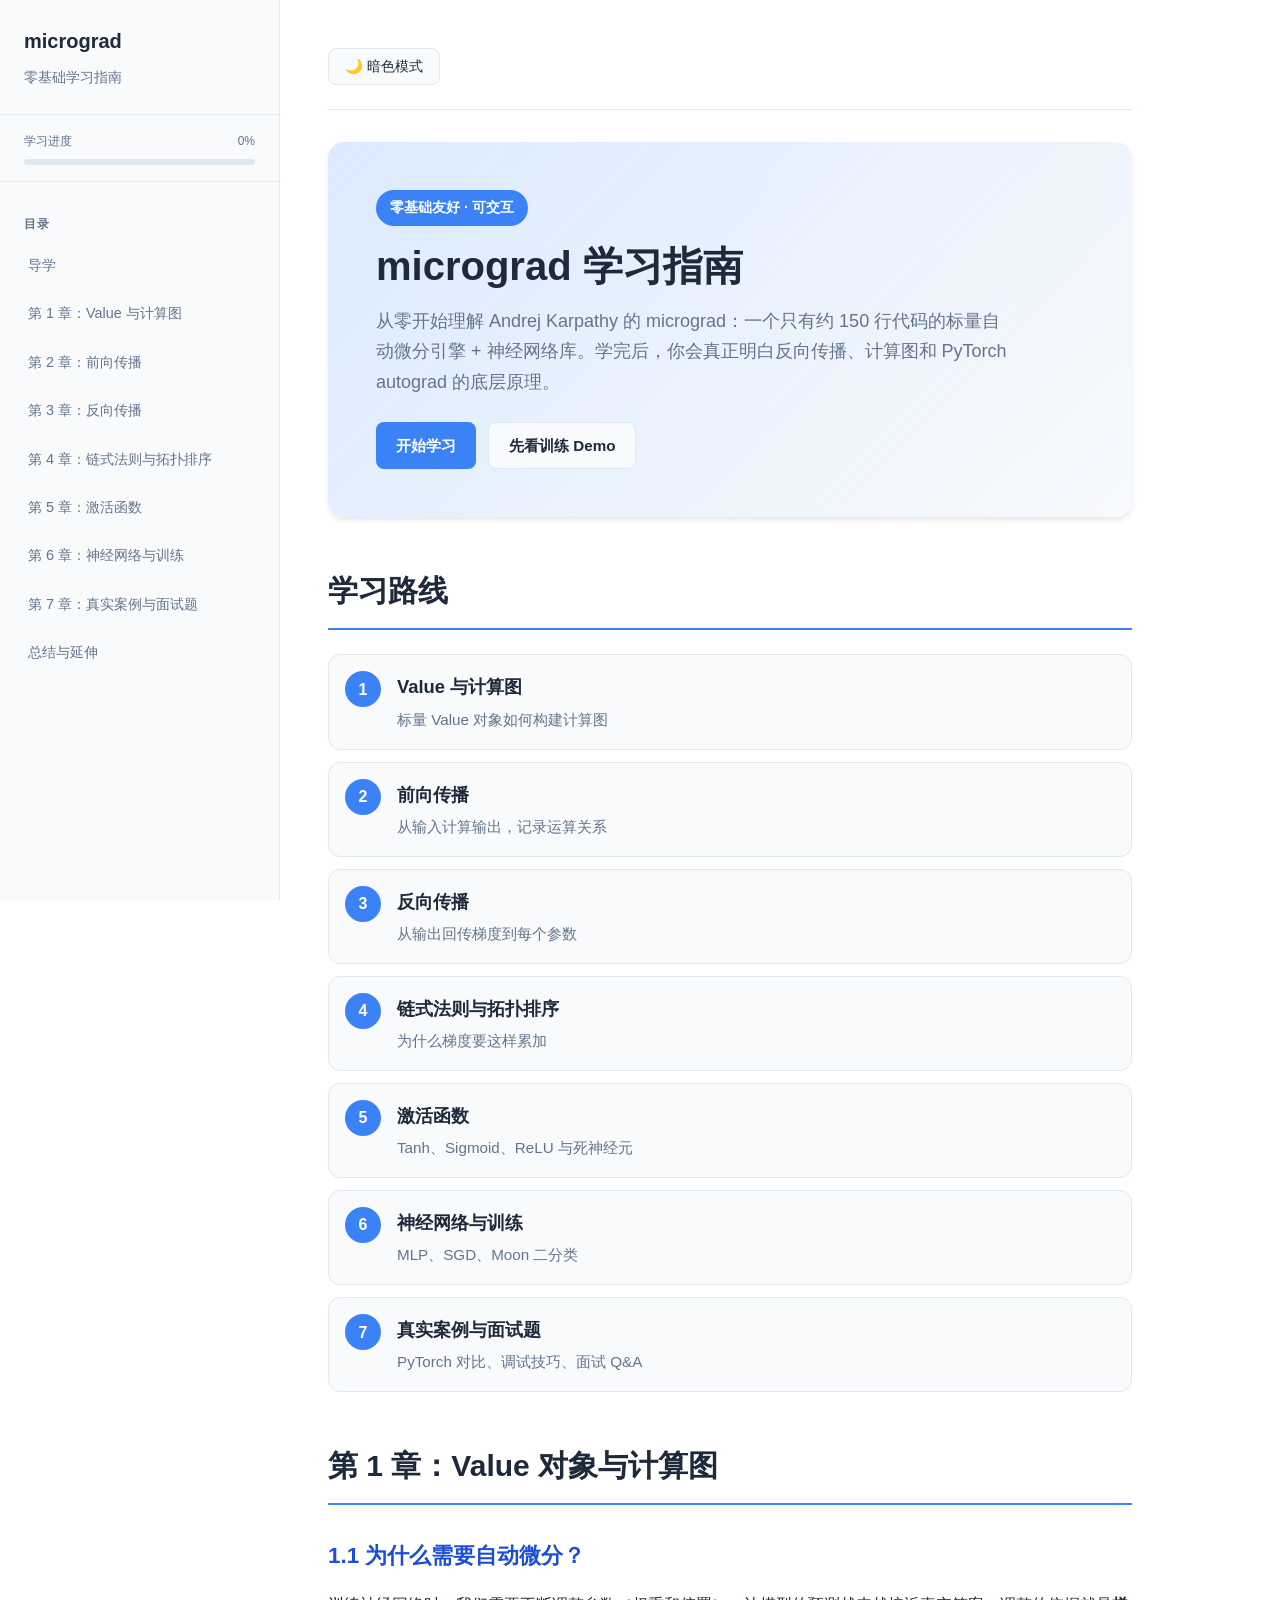
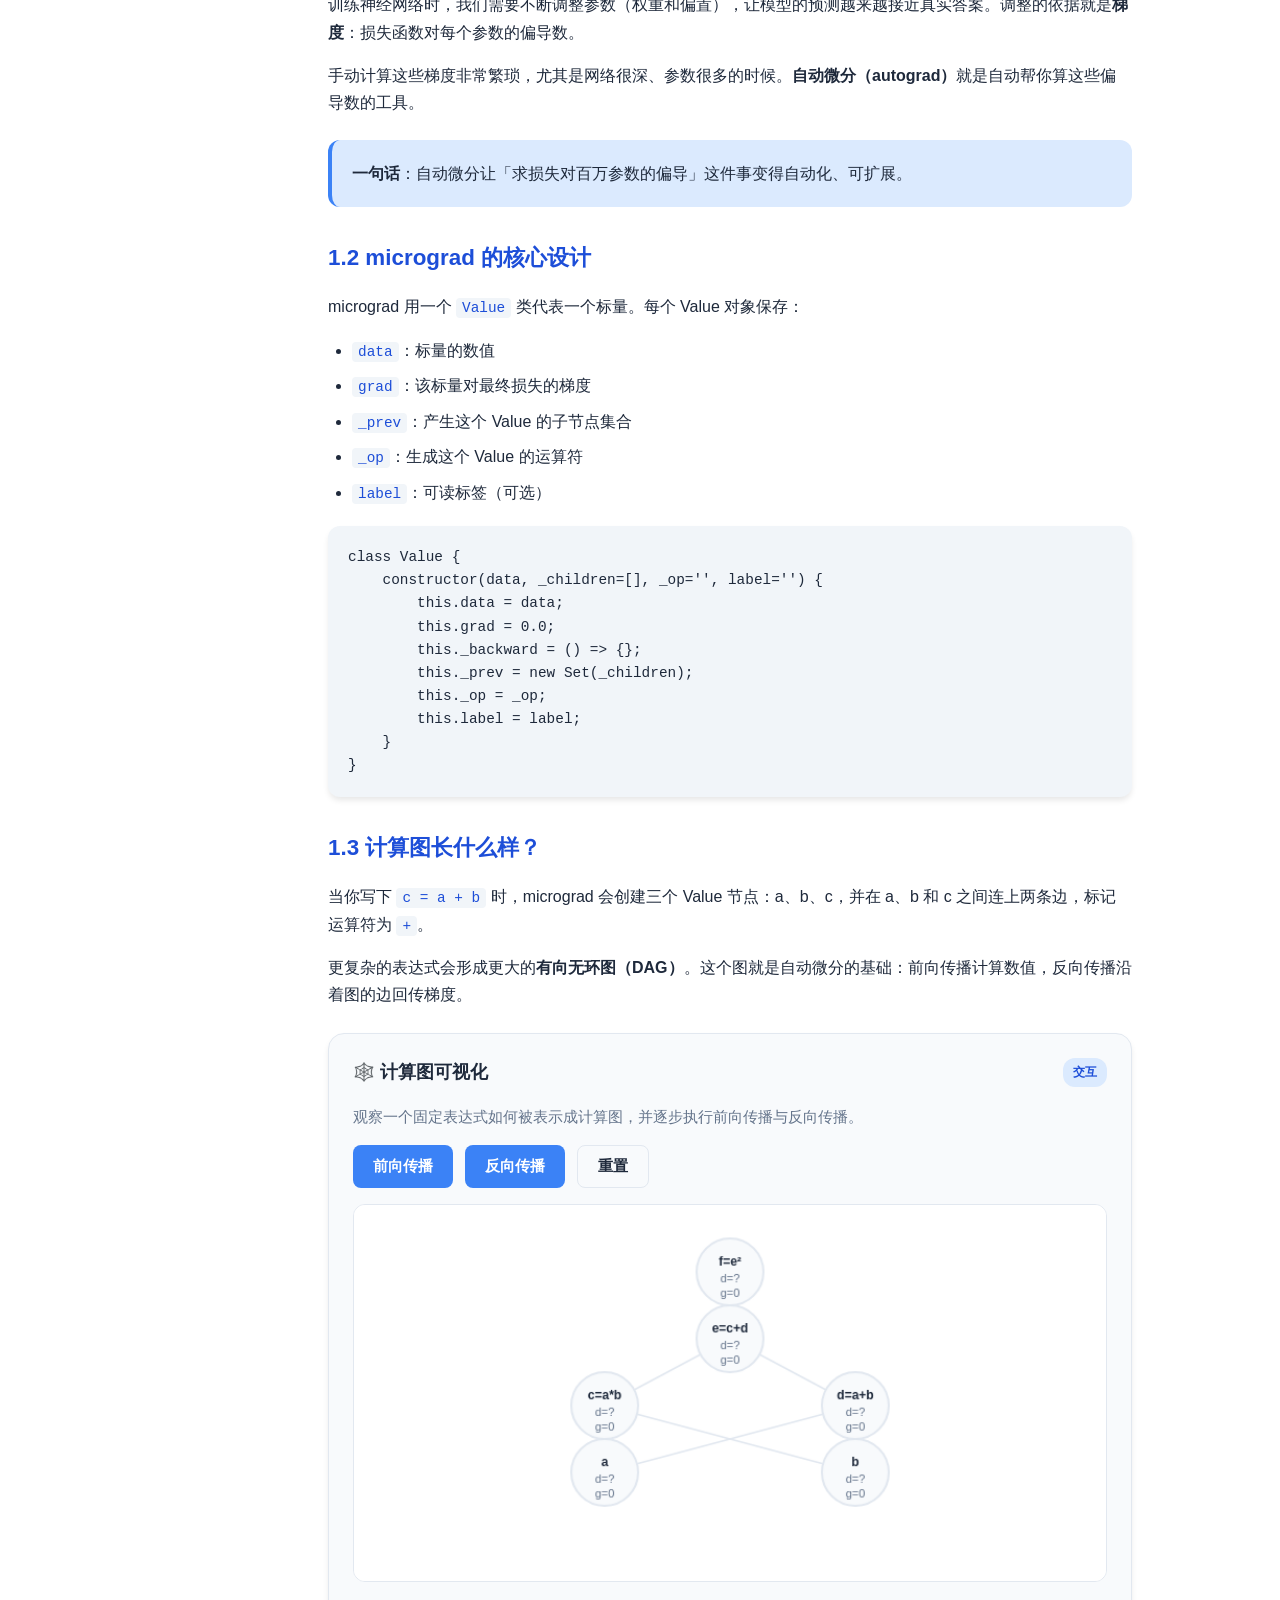
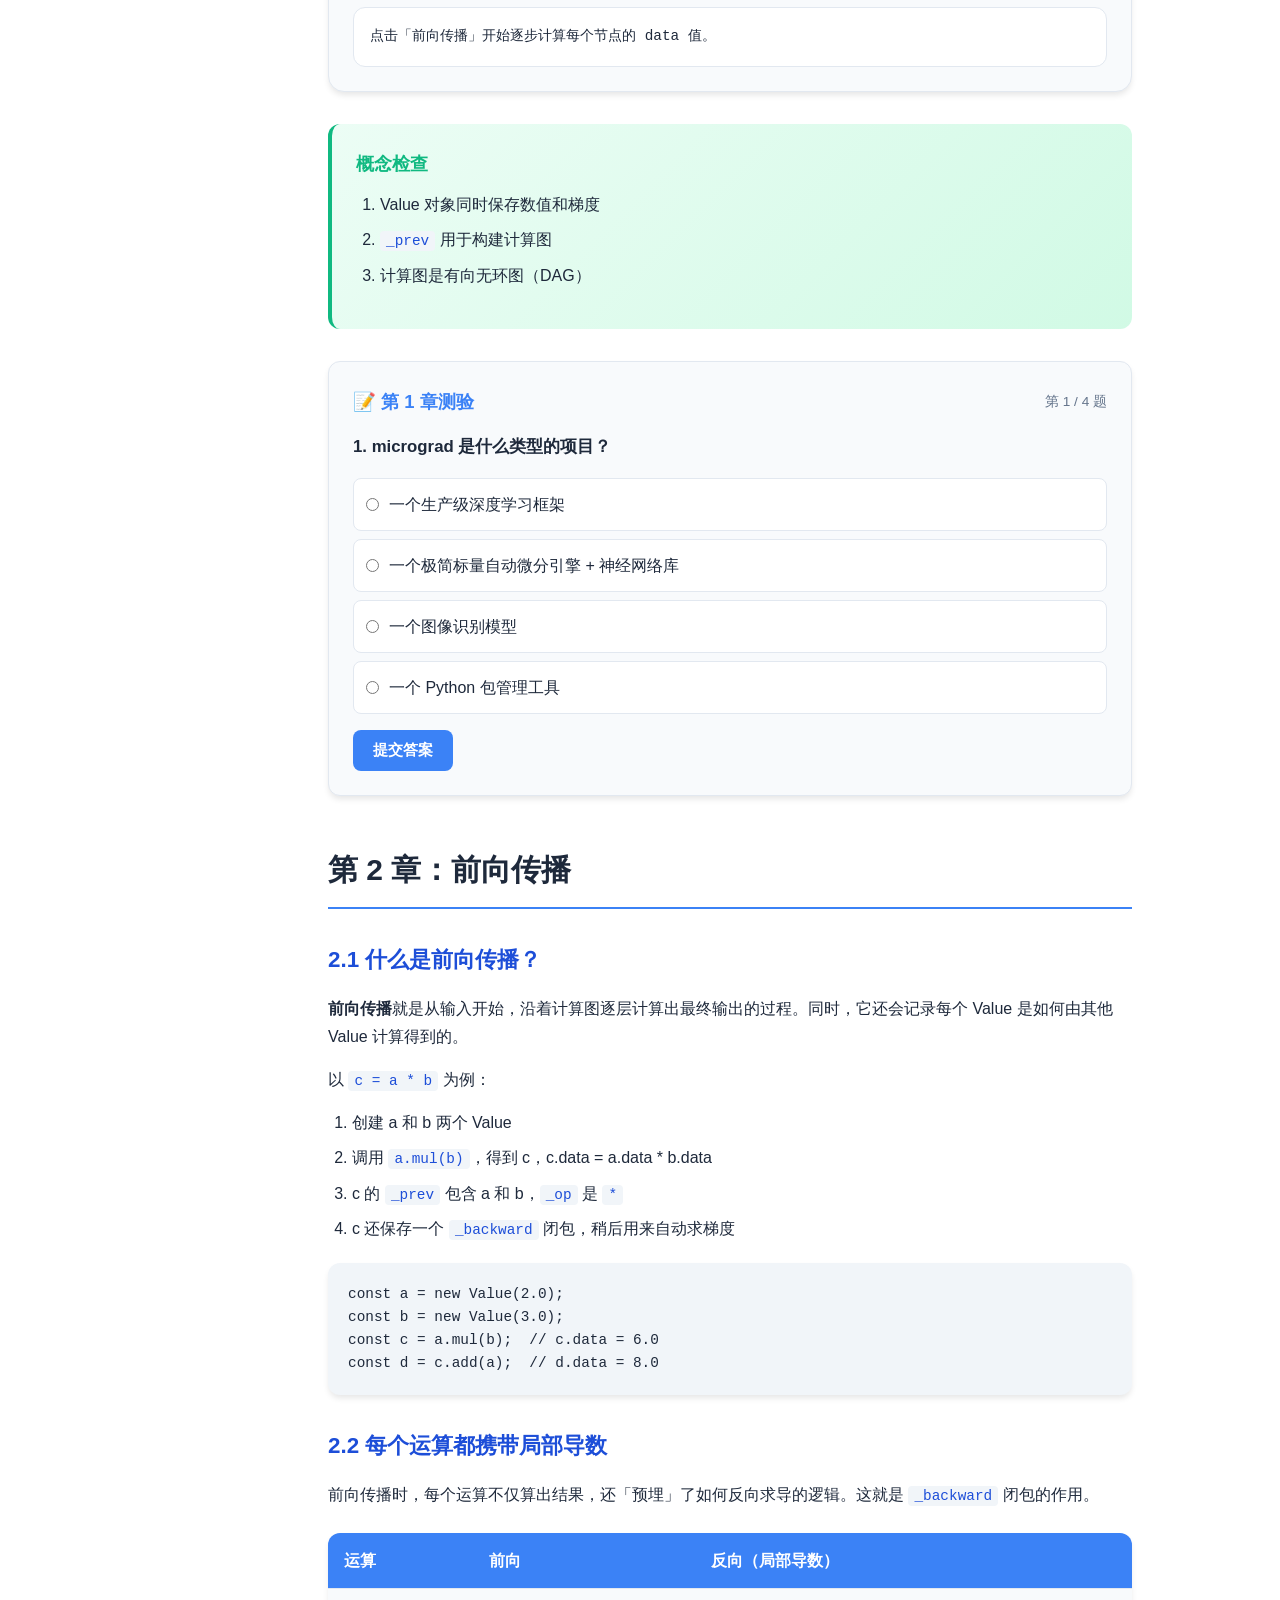
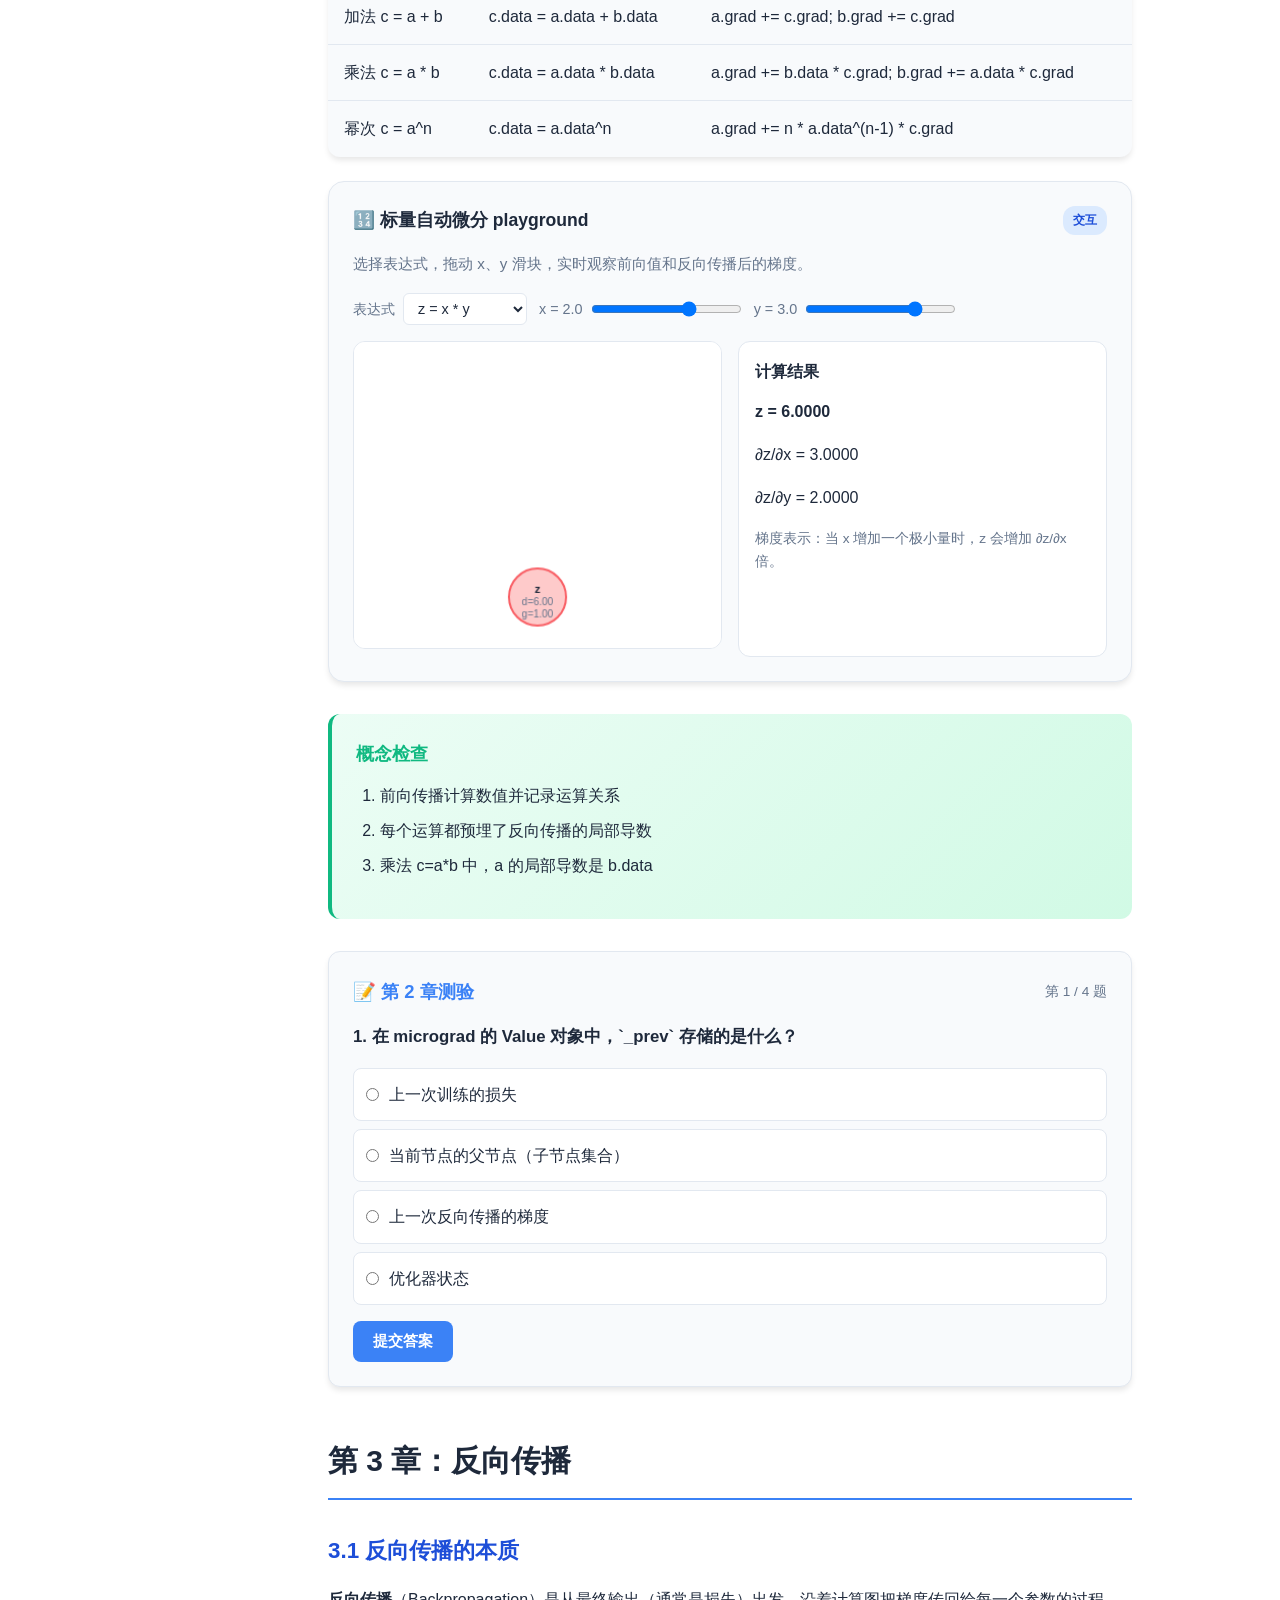
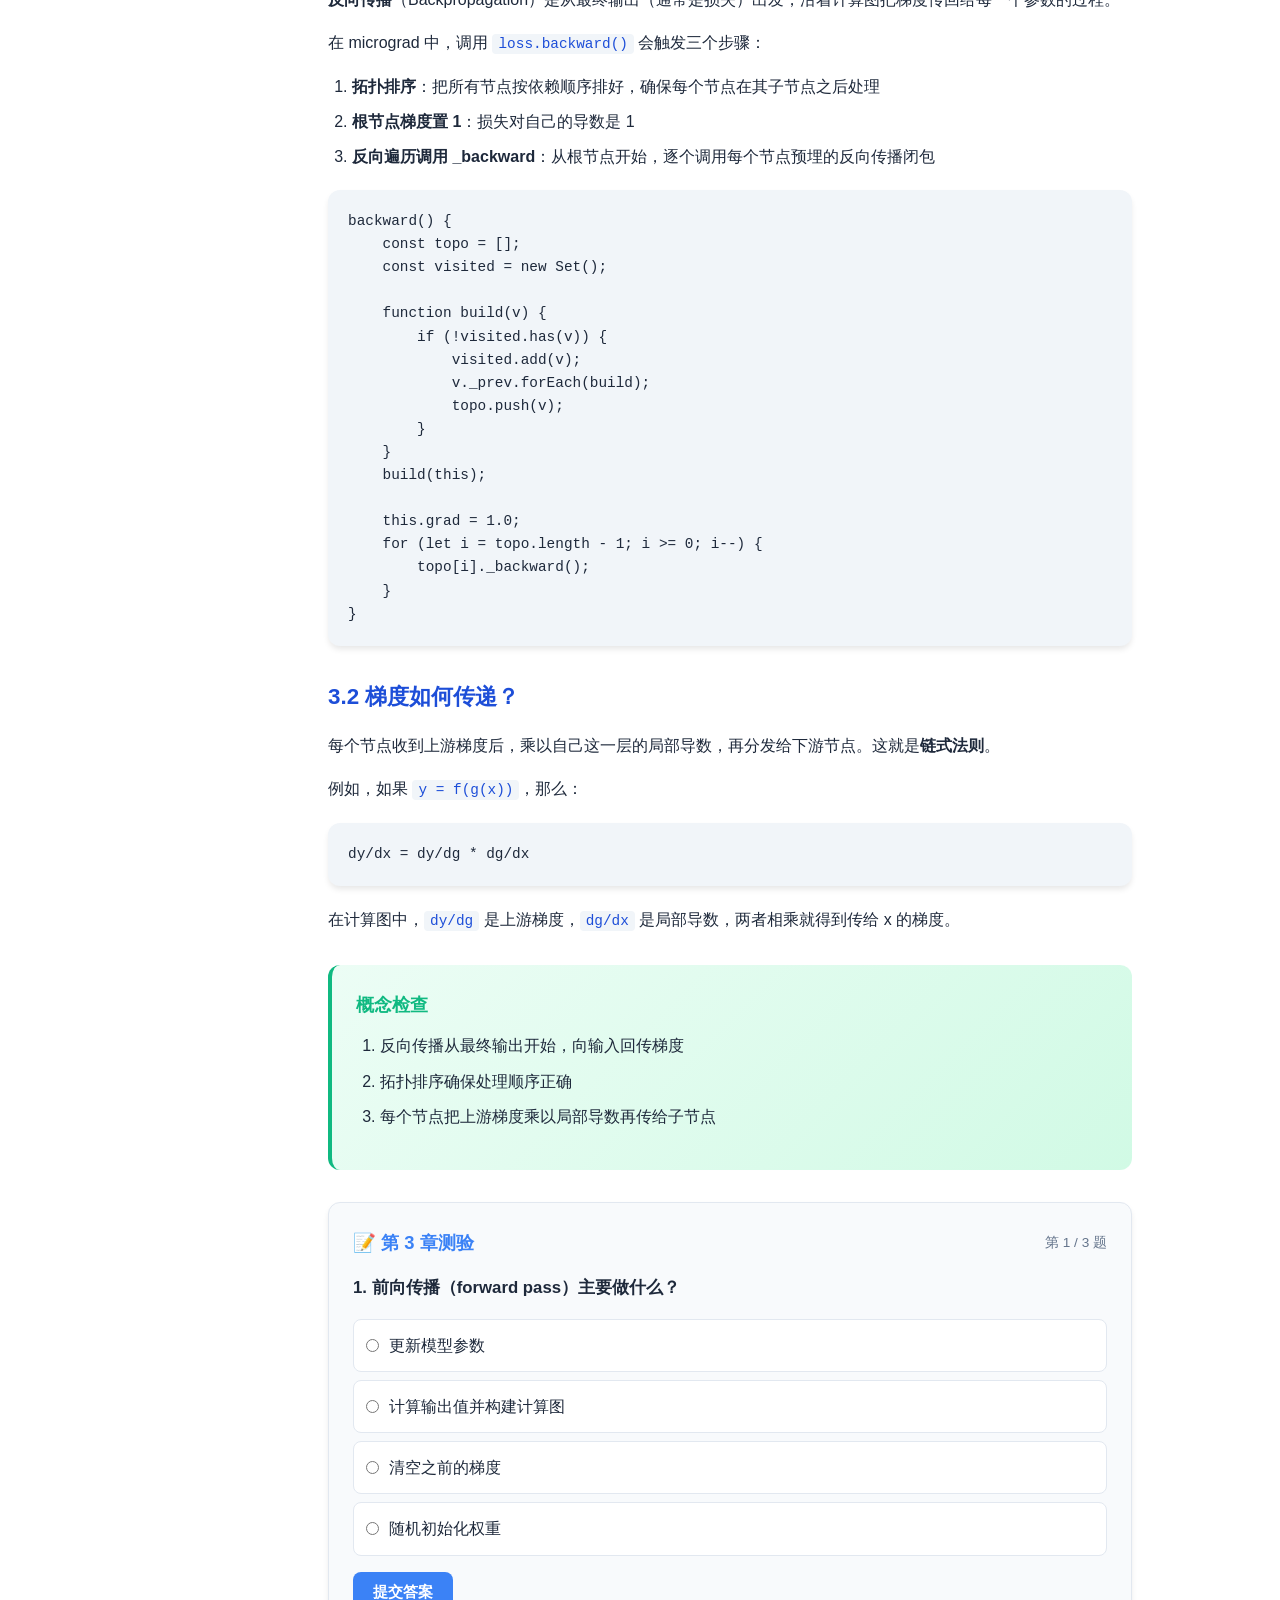
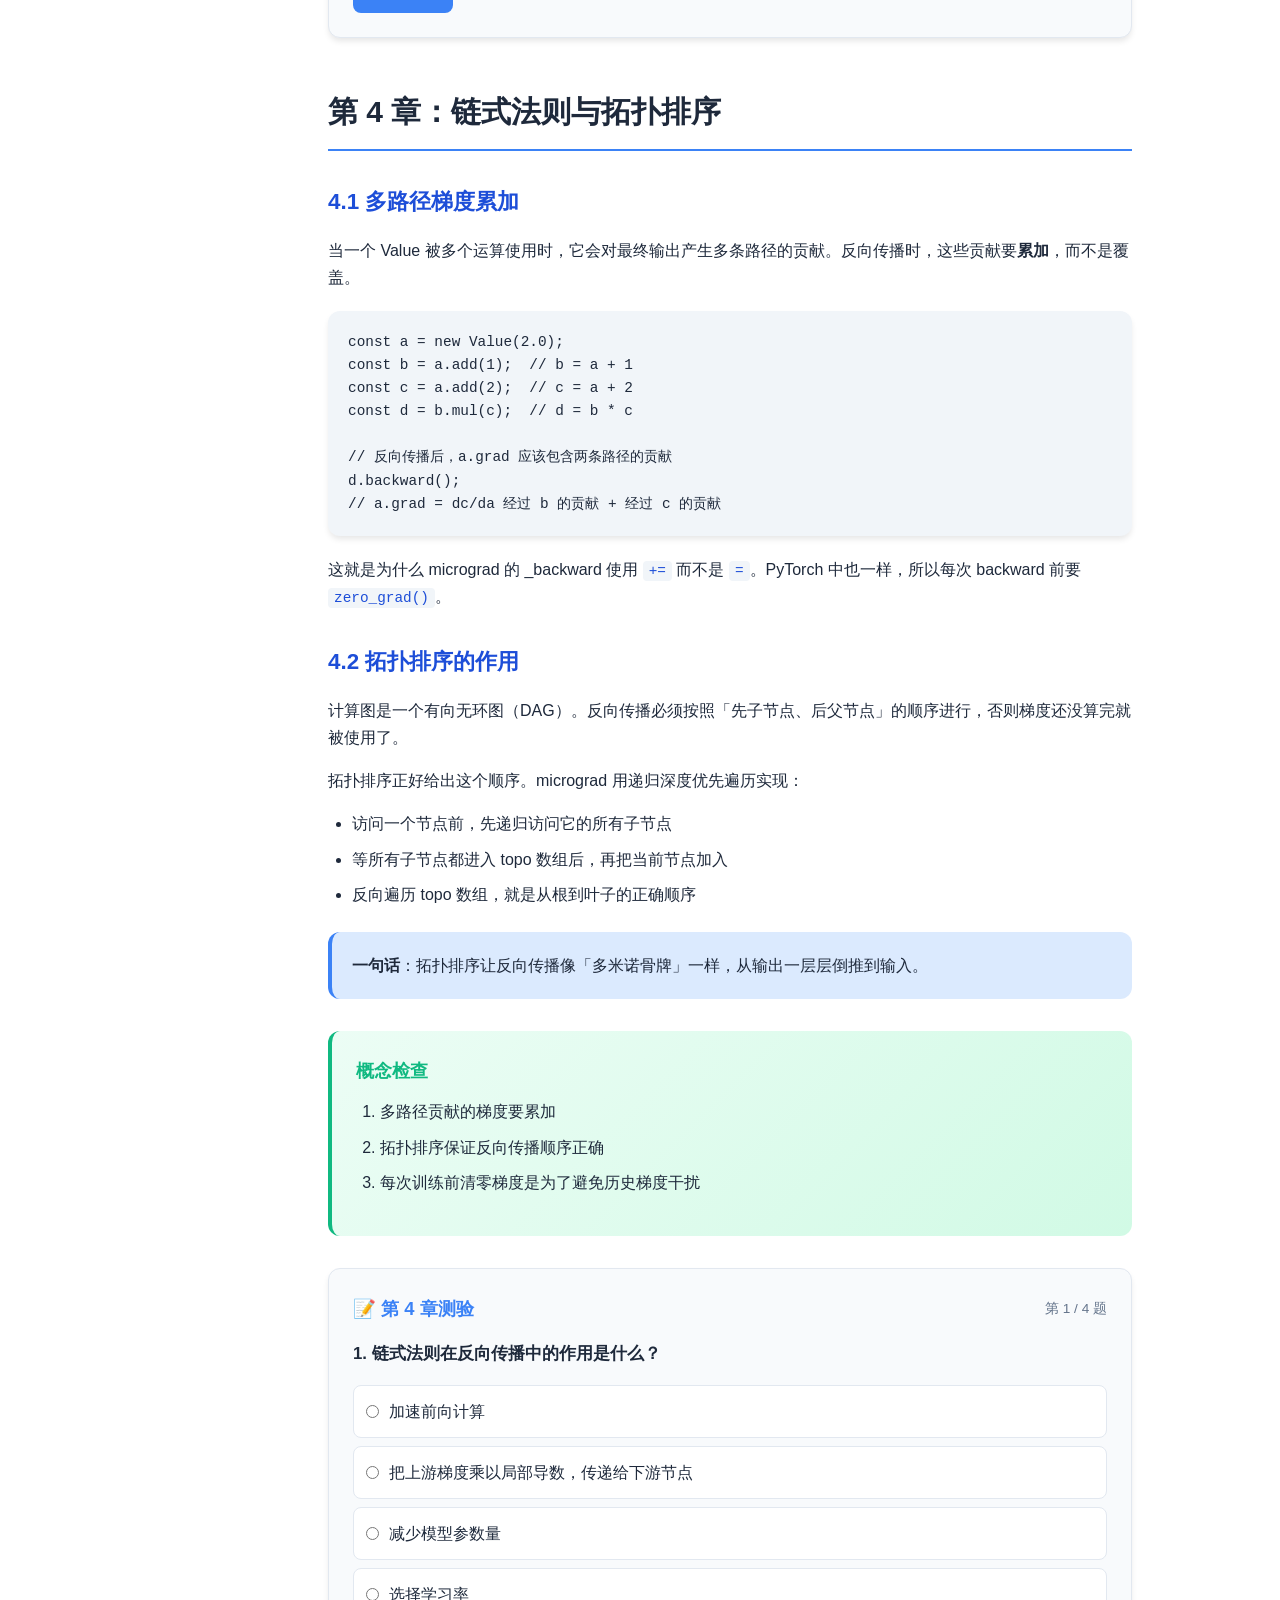
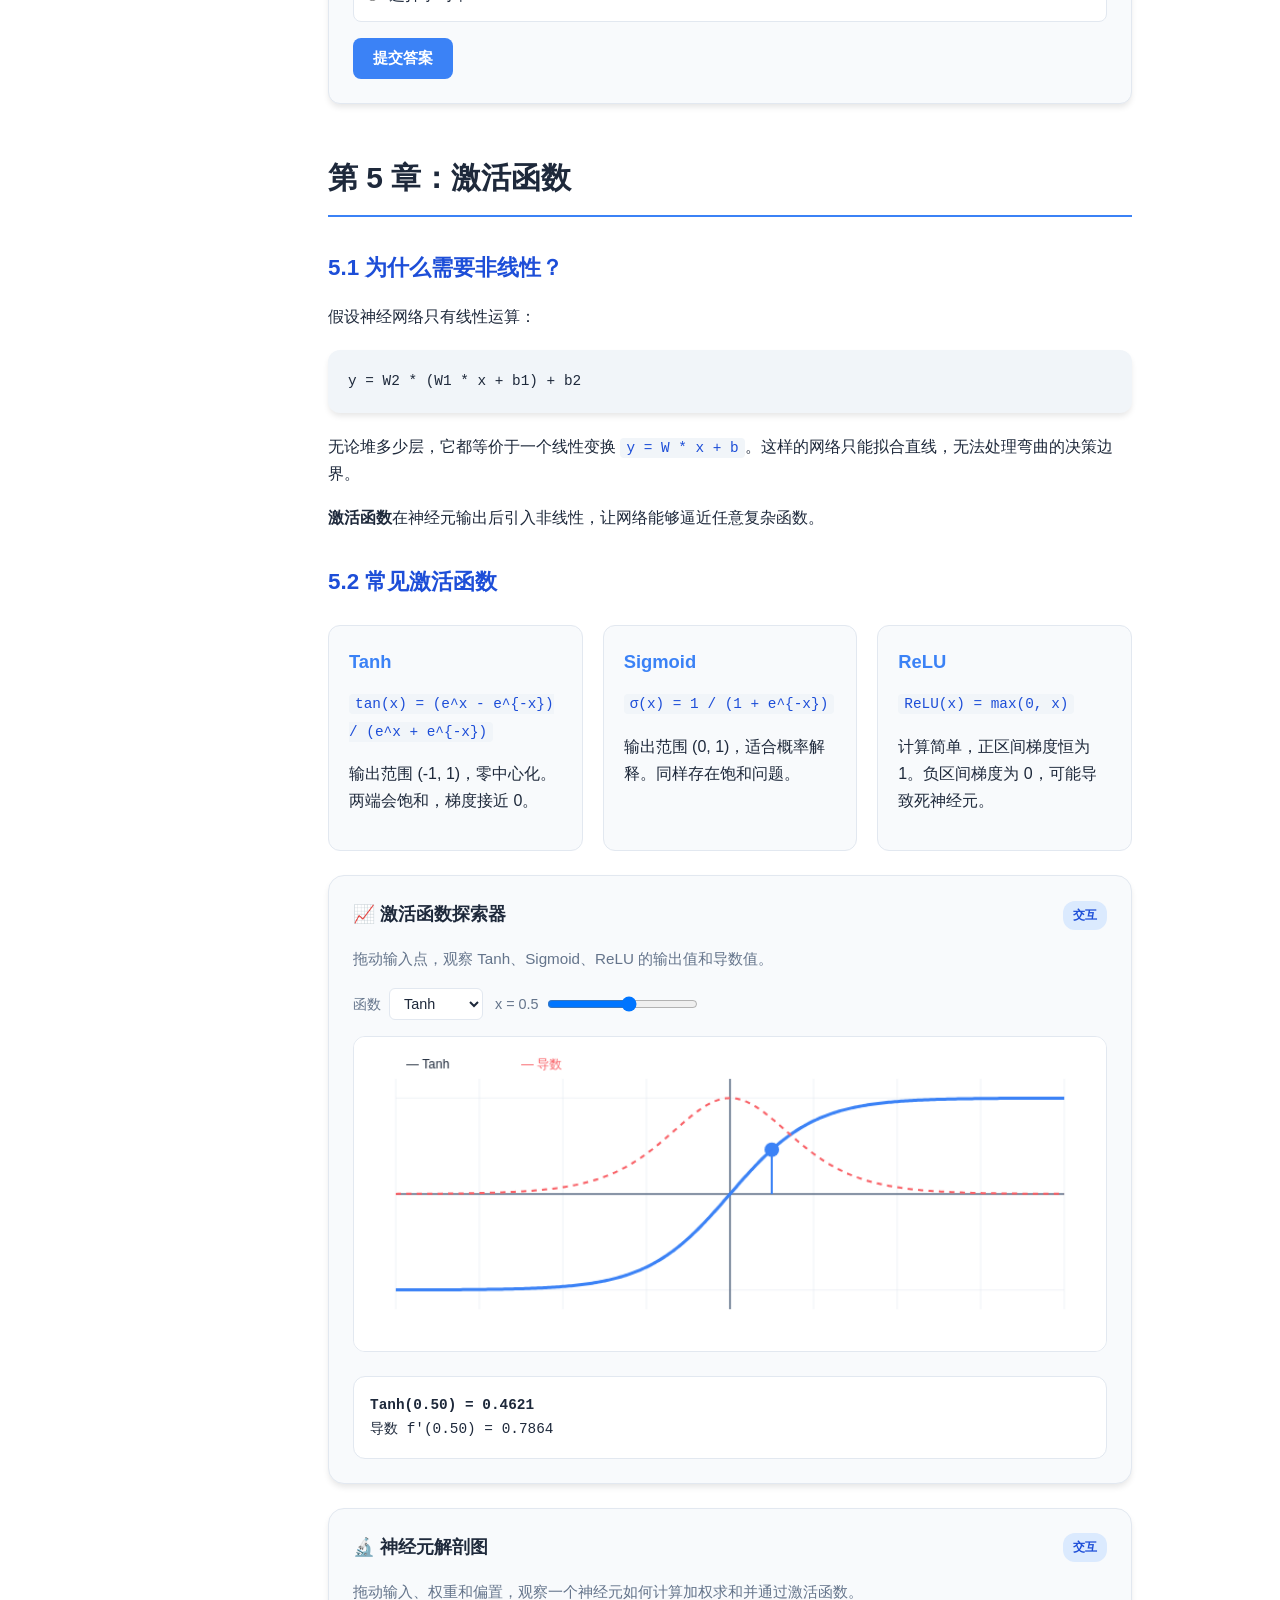
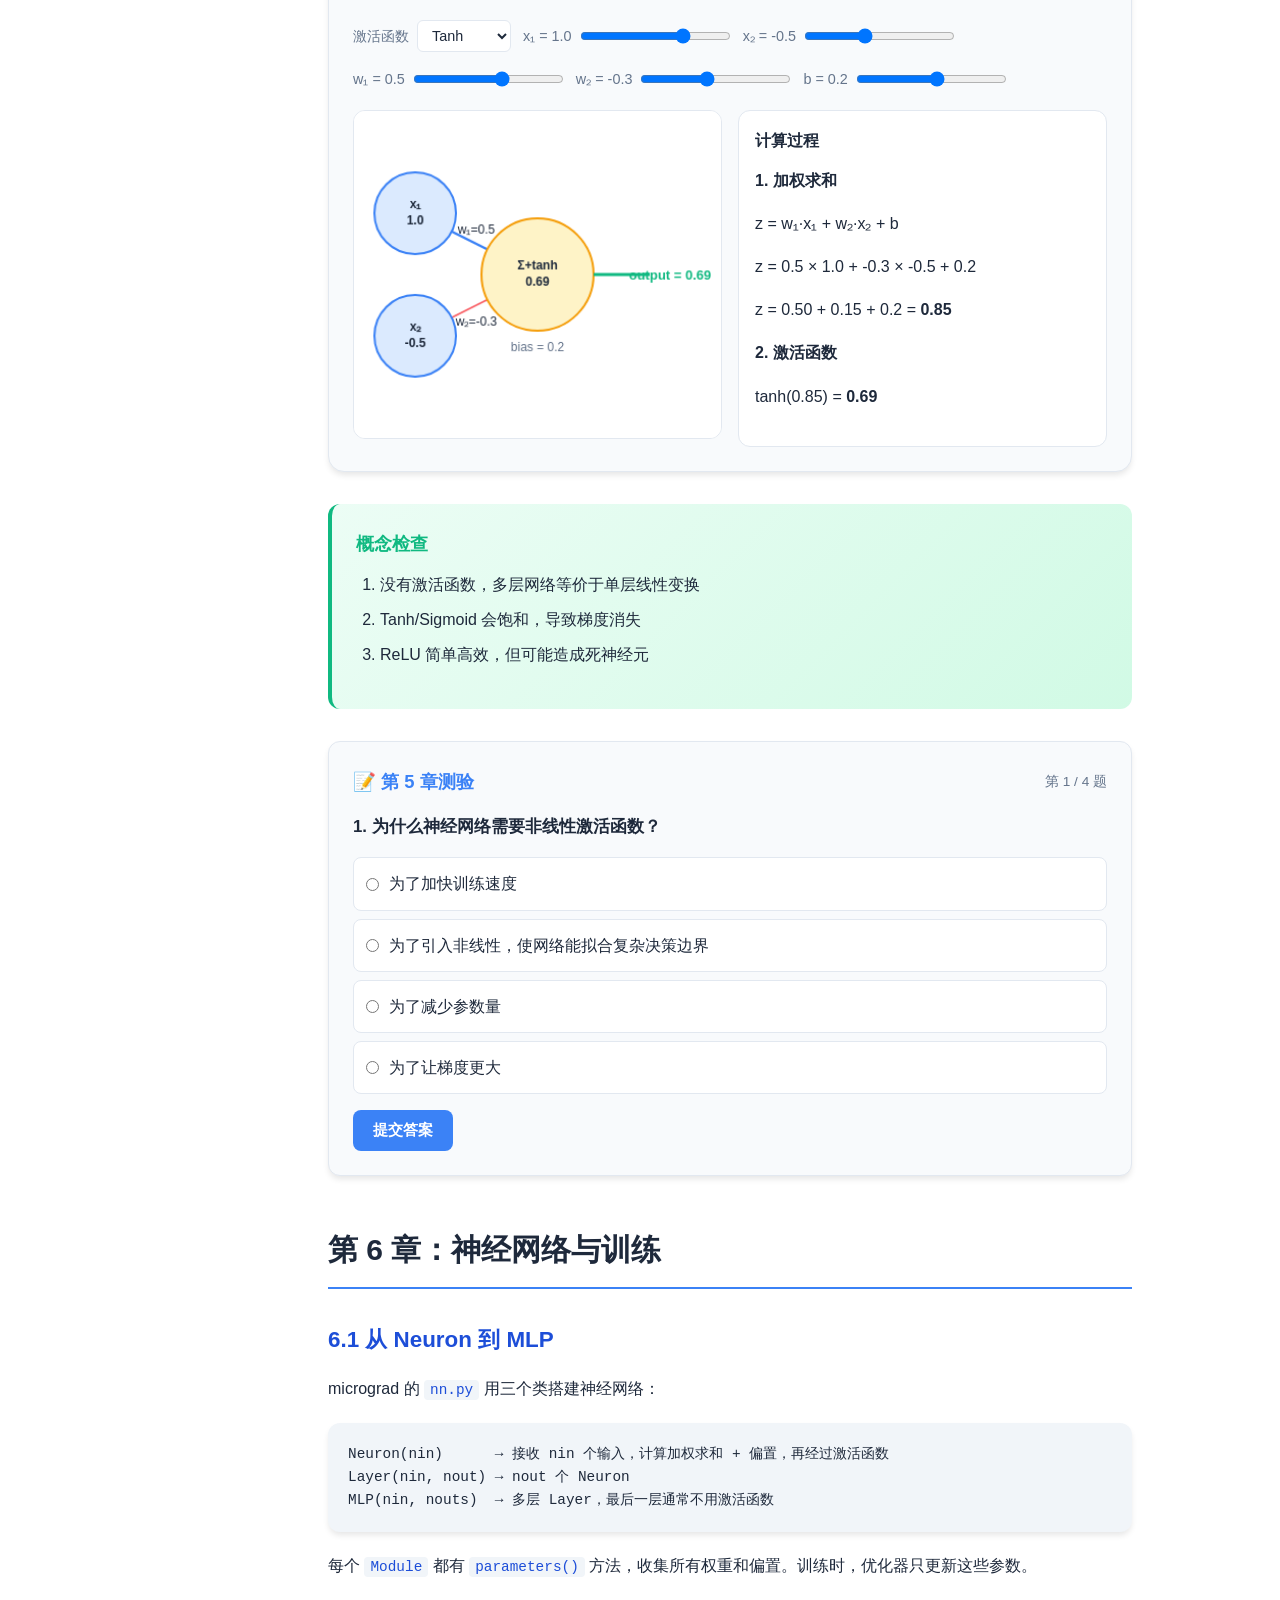
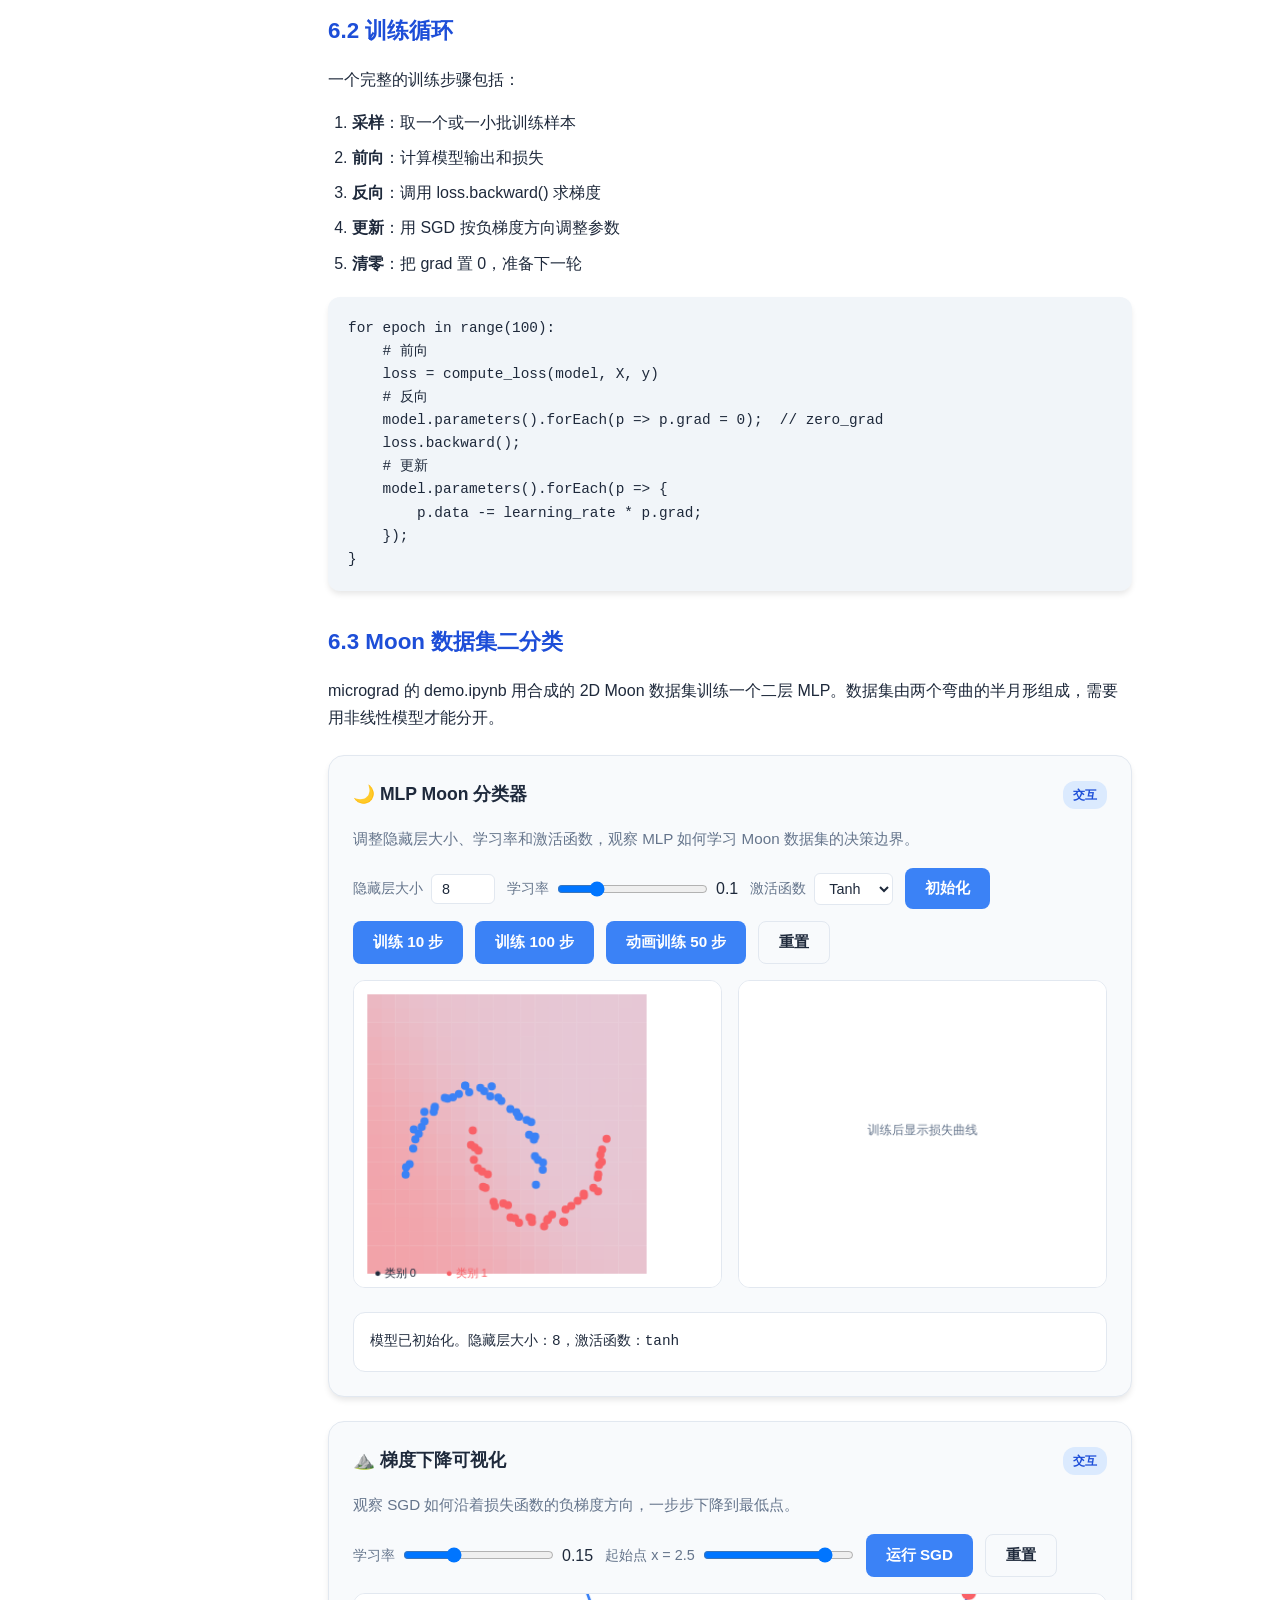
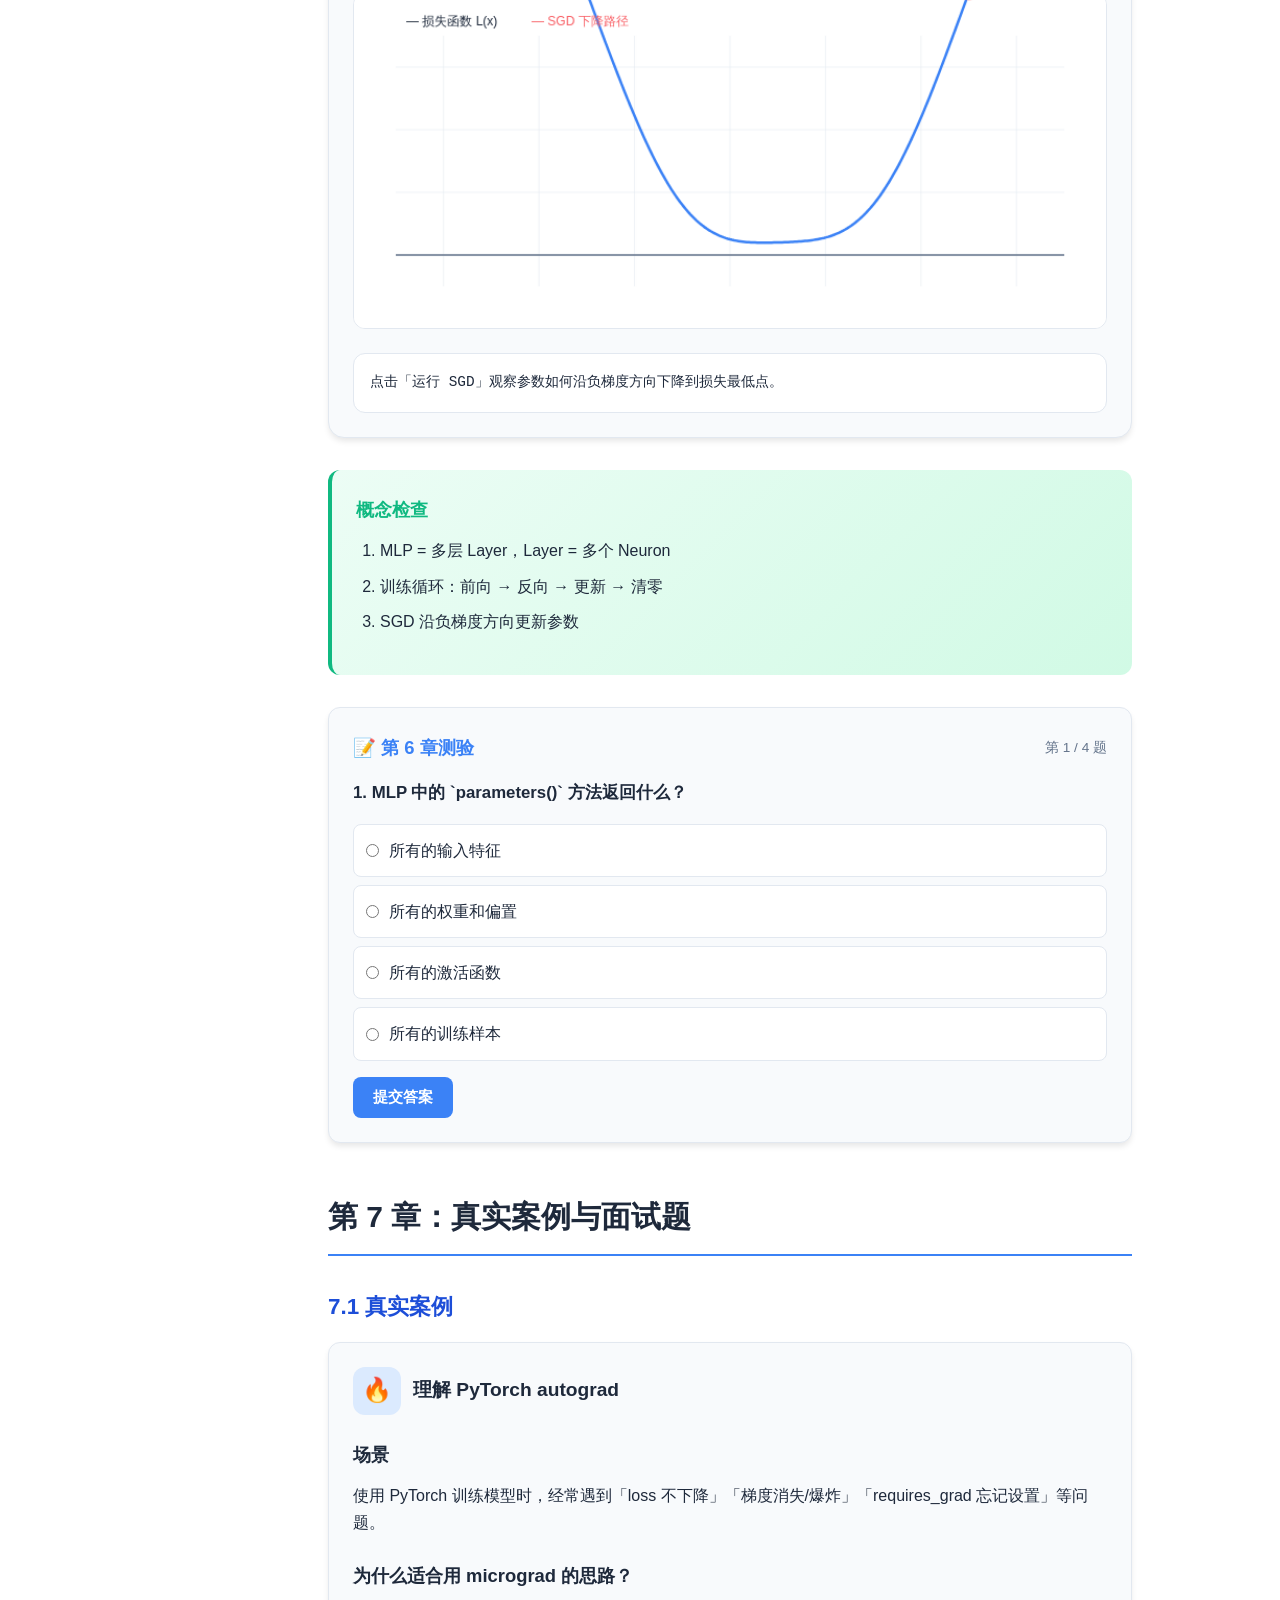
==== commit 8b59267c: "Add more visualizations to micrograd learning site New demos: - Neuron anatomy: interactive single-n" ====
--- a/micrograd_learning_site/index.html
+++ b/micrograd_learning_site/index.html
@@ -374,7 +374,16 @@
                     <div id="mg-activation-functions-demo"></div>
                 </div>
 
-                <div class="concept-check">
+                
+                <div class="demo-container">
+                    <div class="demo-header">
+                        <div class="demo-title">🔬 神经元解剖图</div>
+                        <span class="demo-badge">交互</span>
+                    </div>
+                    <div class="demo-description">拖动输入、权重和偏置，观察一个神经元如何计算加权求和并通过激活函数。</div>
+                    <div id="mg-neuron-anatomy-demo"></div>
+                </div>
+<div class="concept-check">
                     <h4>概念检查</h4>
                     <ol>
                         <li>没有激活函数，多层网络等价于单层线性变换</li>
@@ -434,7 +443,16 @@
                     <div id="mg-mlp-trainer-demo"></div>
                 </div>
 
-                <div class="concept-check">
+                
+                <div class="demo-container">
+                    <div class="demo-header">
+                        <div class="demo-title">⛰️ 梯度下降可视化</div>
+                        <span class="demo-badge">交互</span>
+                    </div>
+                    <div class="demo-description">观察 SGD 如何沿着损失函数的负梯度方向，一步步下降到最低点。</div>
+                    <div id="mg-gradient-descent-demo"></div>
+                </div>
+<div class="concept-check">
                     <h4>概念检查</h4>
                     <ol>
                         <li>MLP = 多层 Layer，Layer = 多个 Neuron</li>
@@ -542,6 +560,8 @@
     <script src="js/demos/computational-graph.js"></script>
     <script src="js/demos/scalar-autodiff.js"></script>
     <script src="js/demos/activation-functions.js"></script>
+    <script src="js/demos/neuron-anatomy.js"></script>
+    <script src="js/demos/gradient-descent.js"></script>
     <script src="js/demos/mlp-trainer.js"></script>
 </body>
 </html>
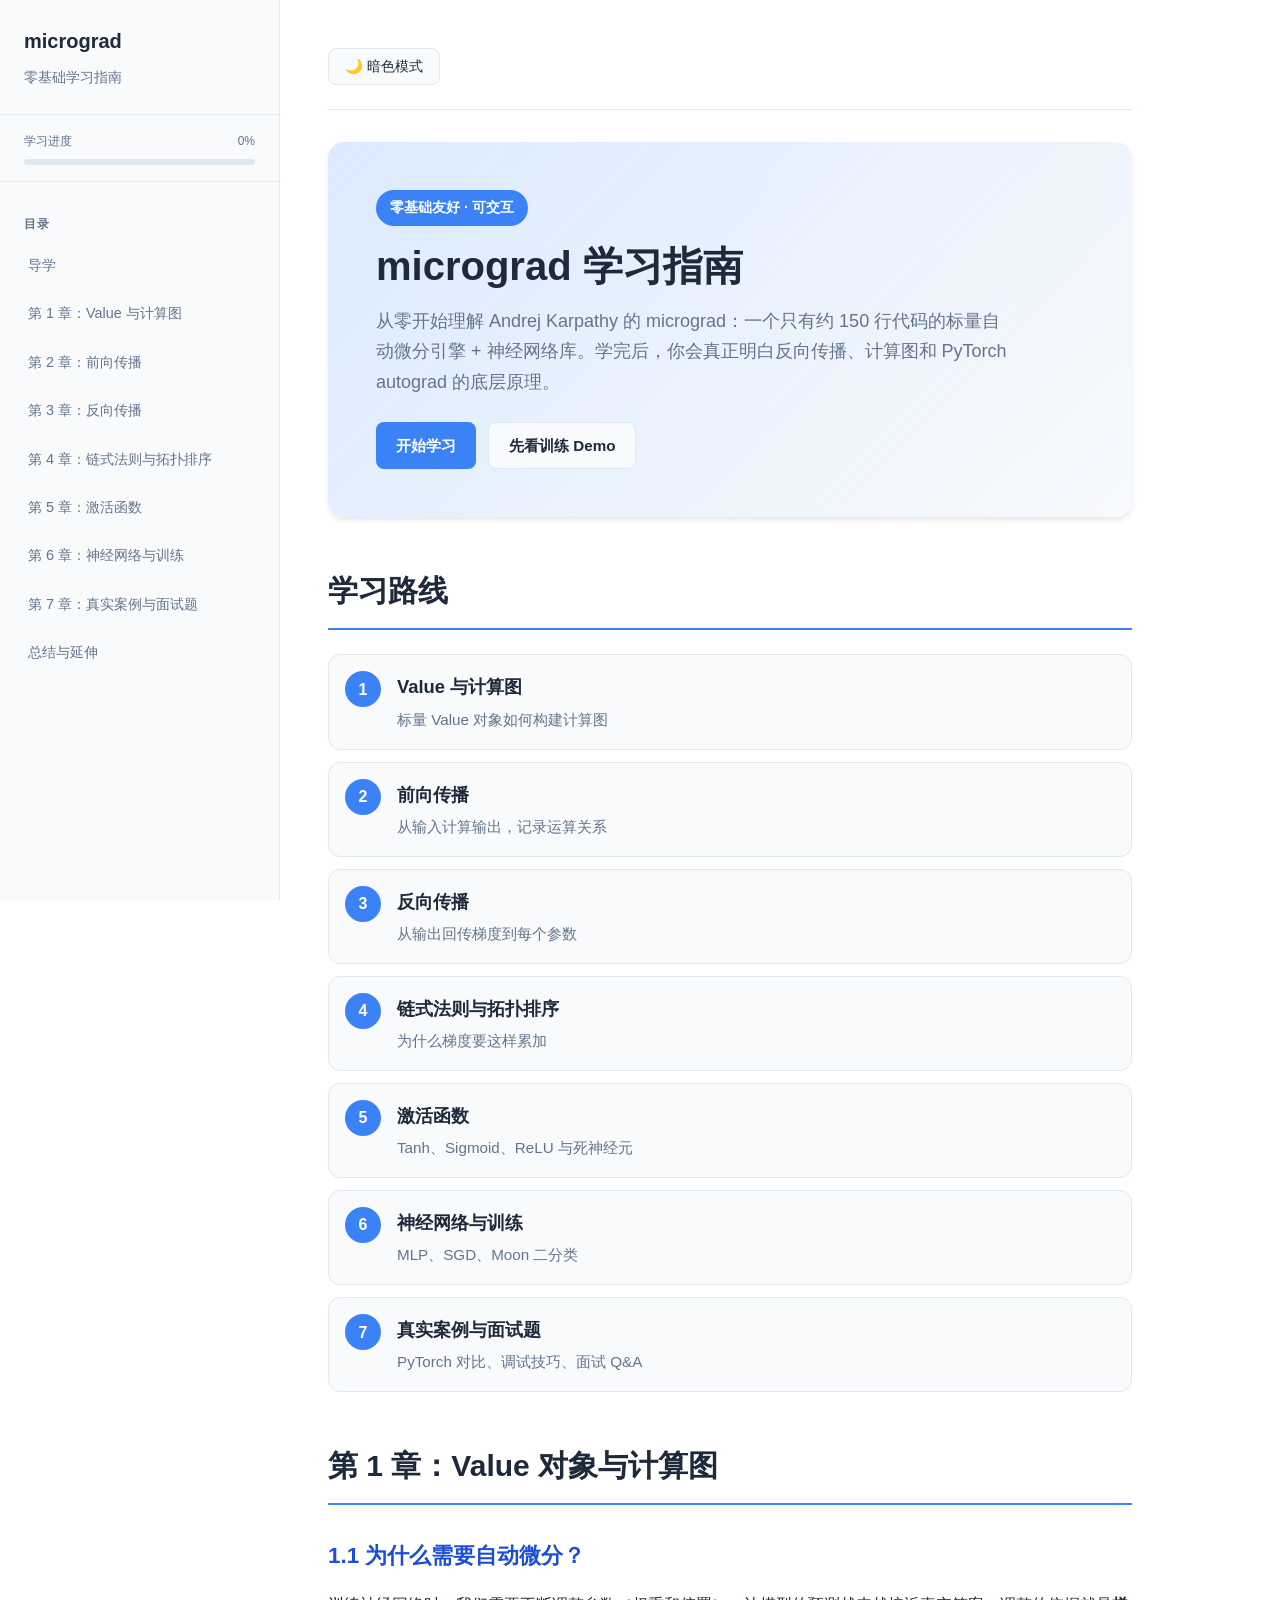
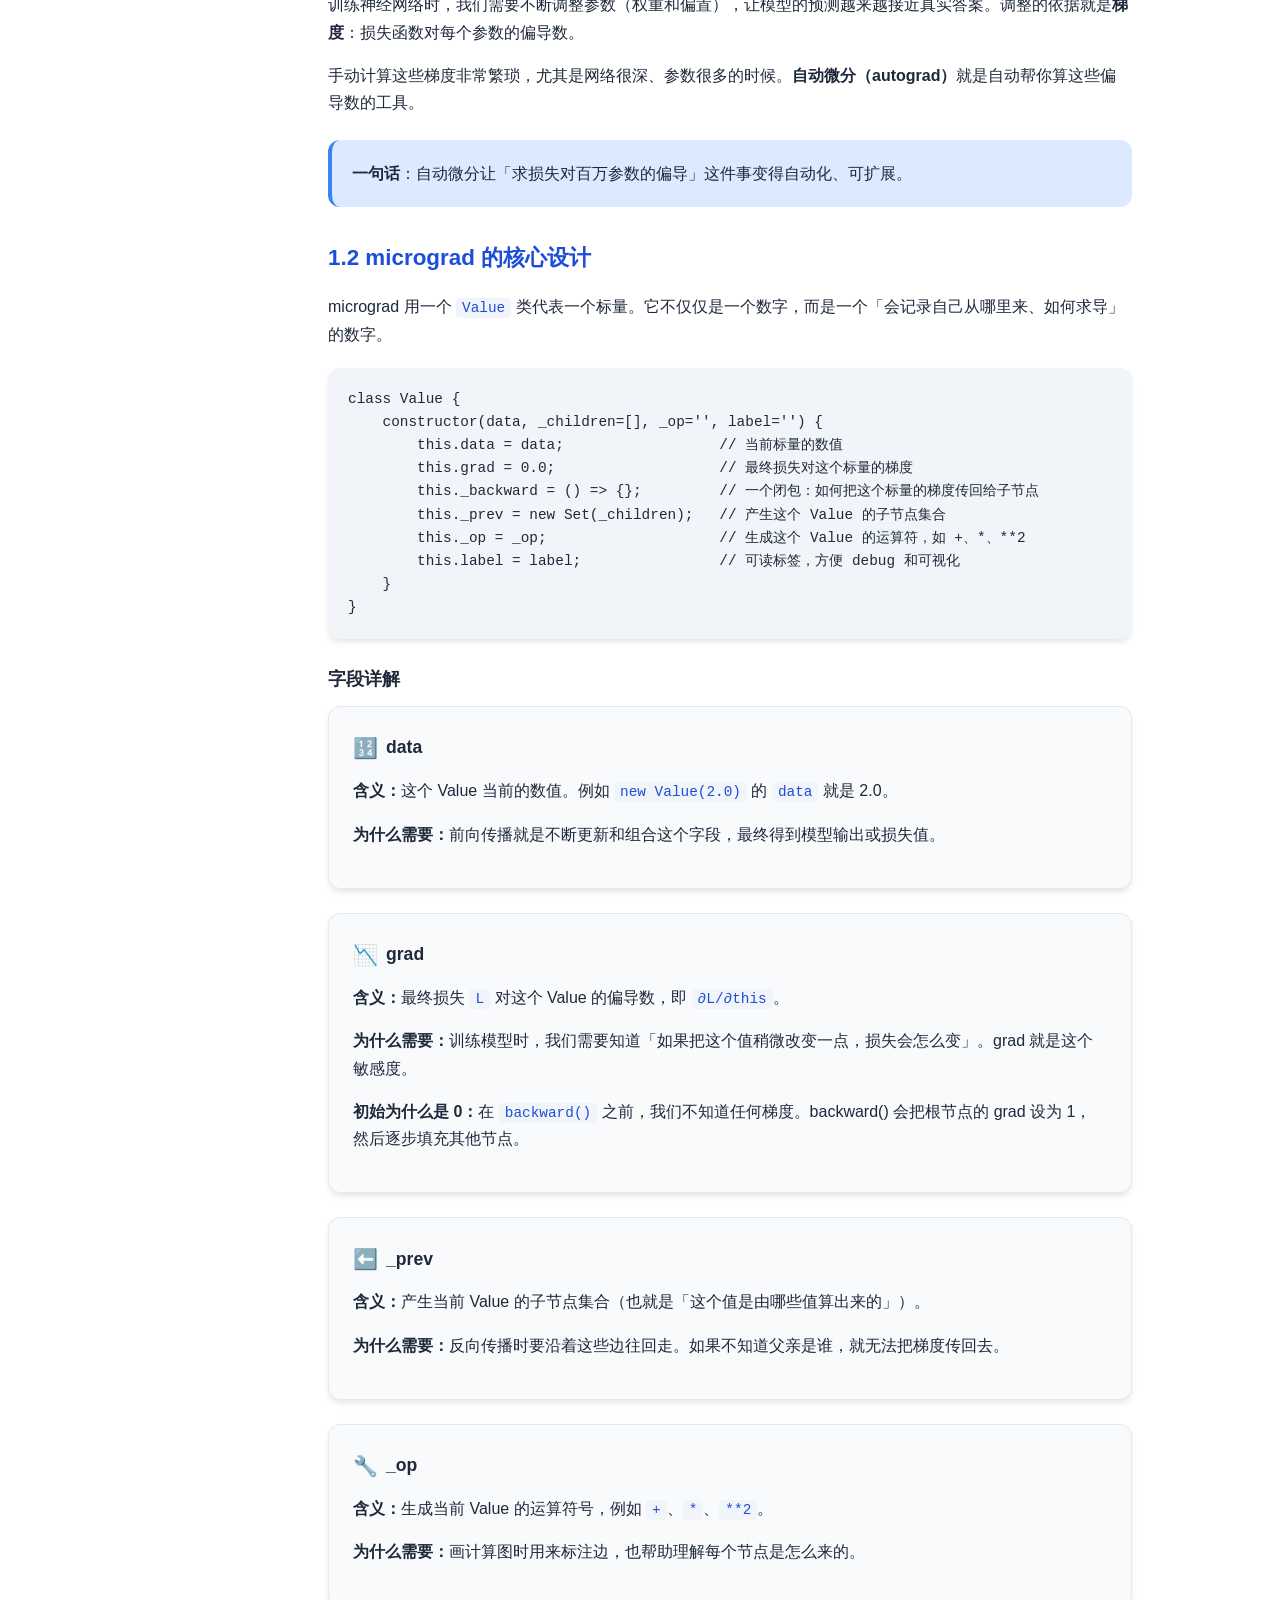
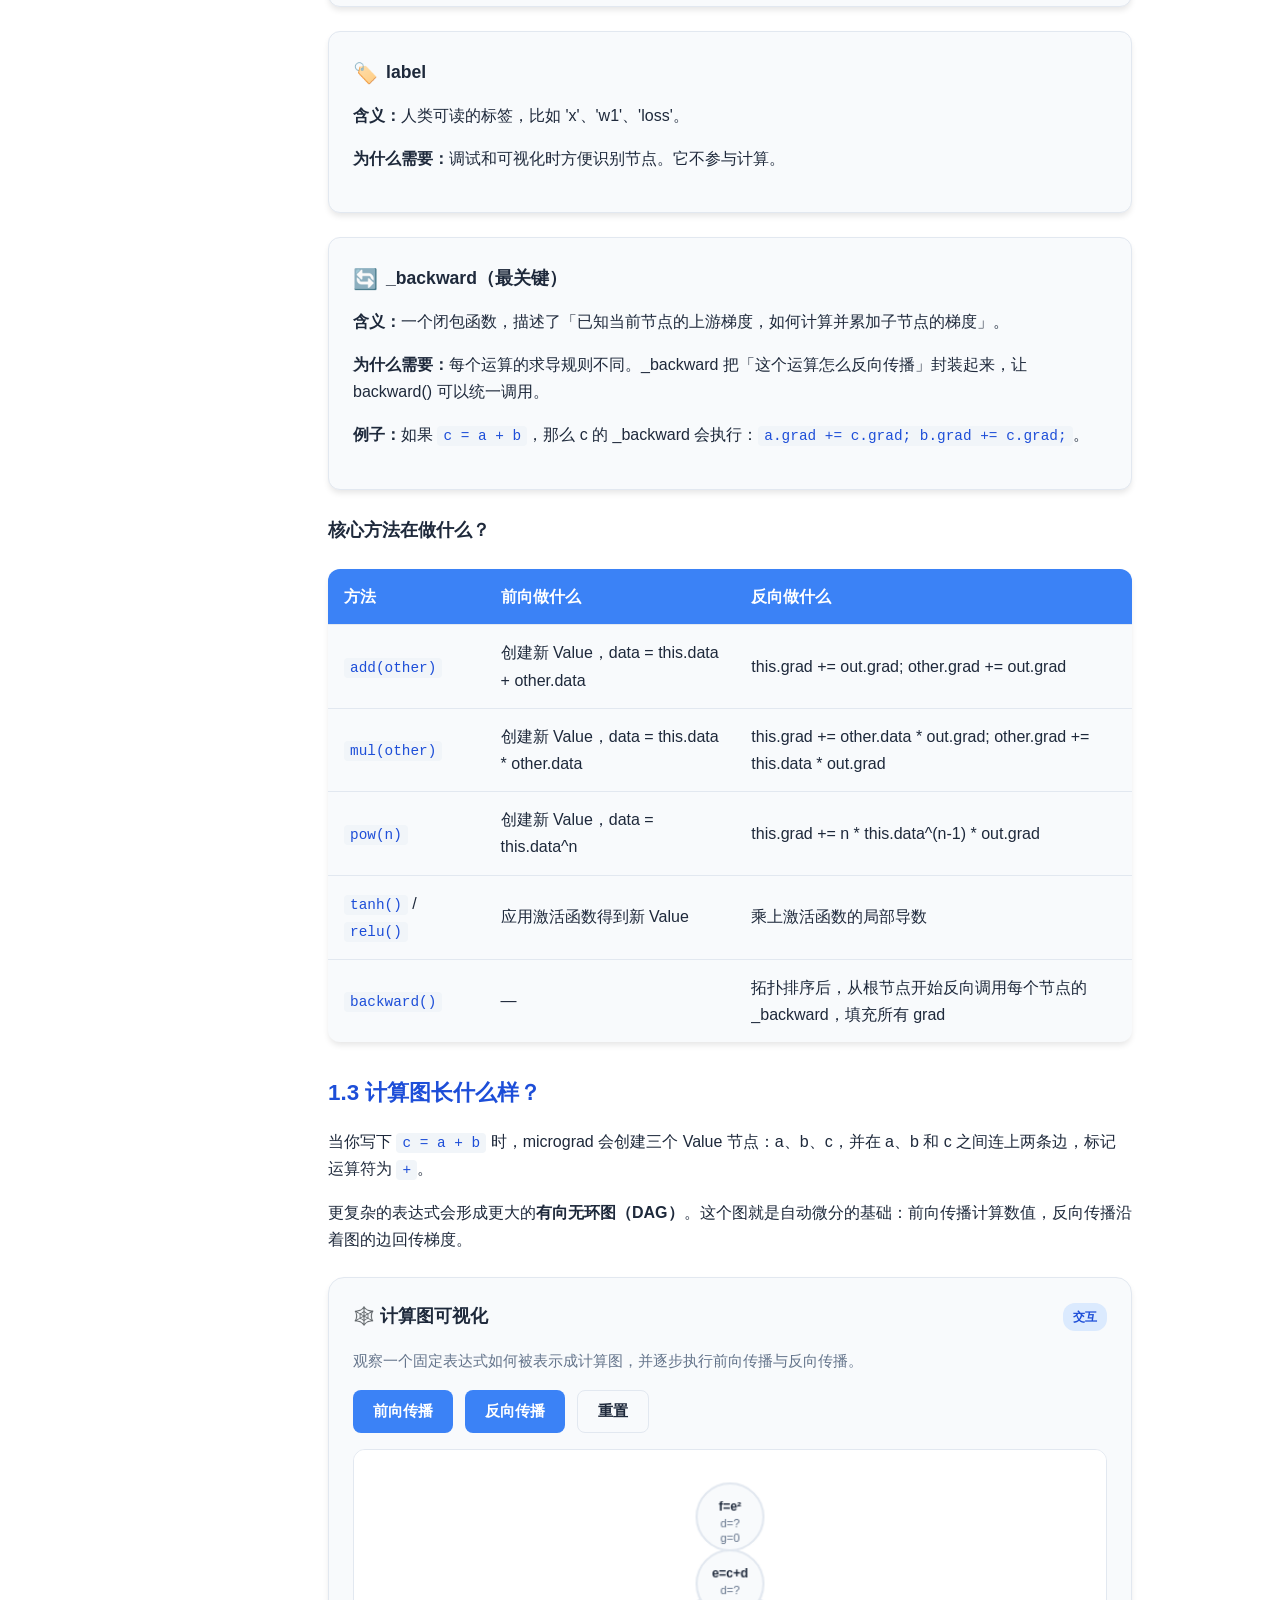
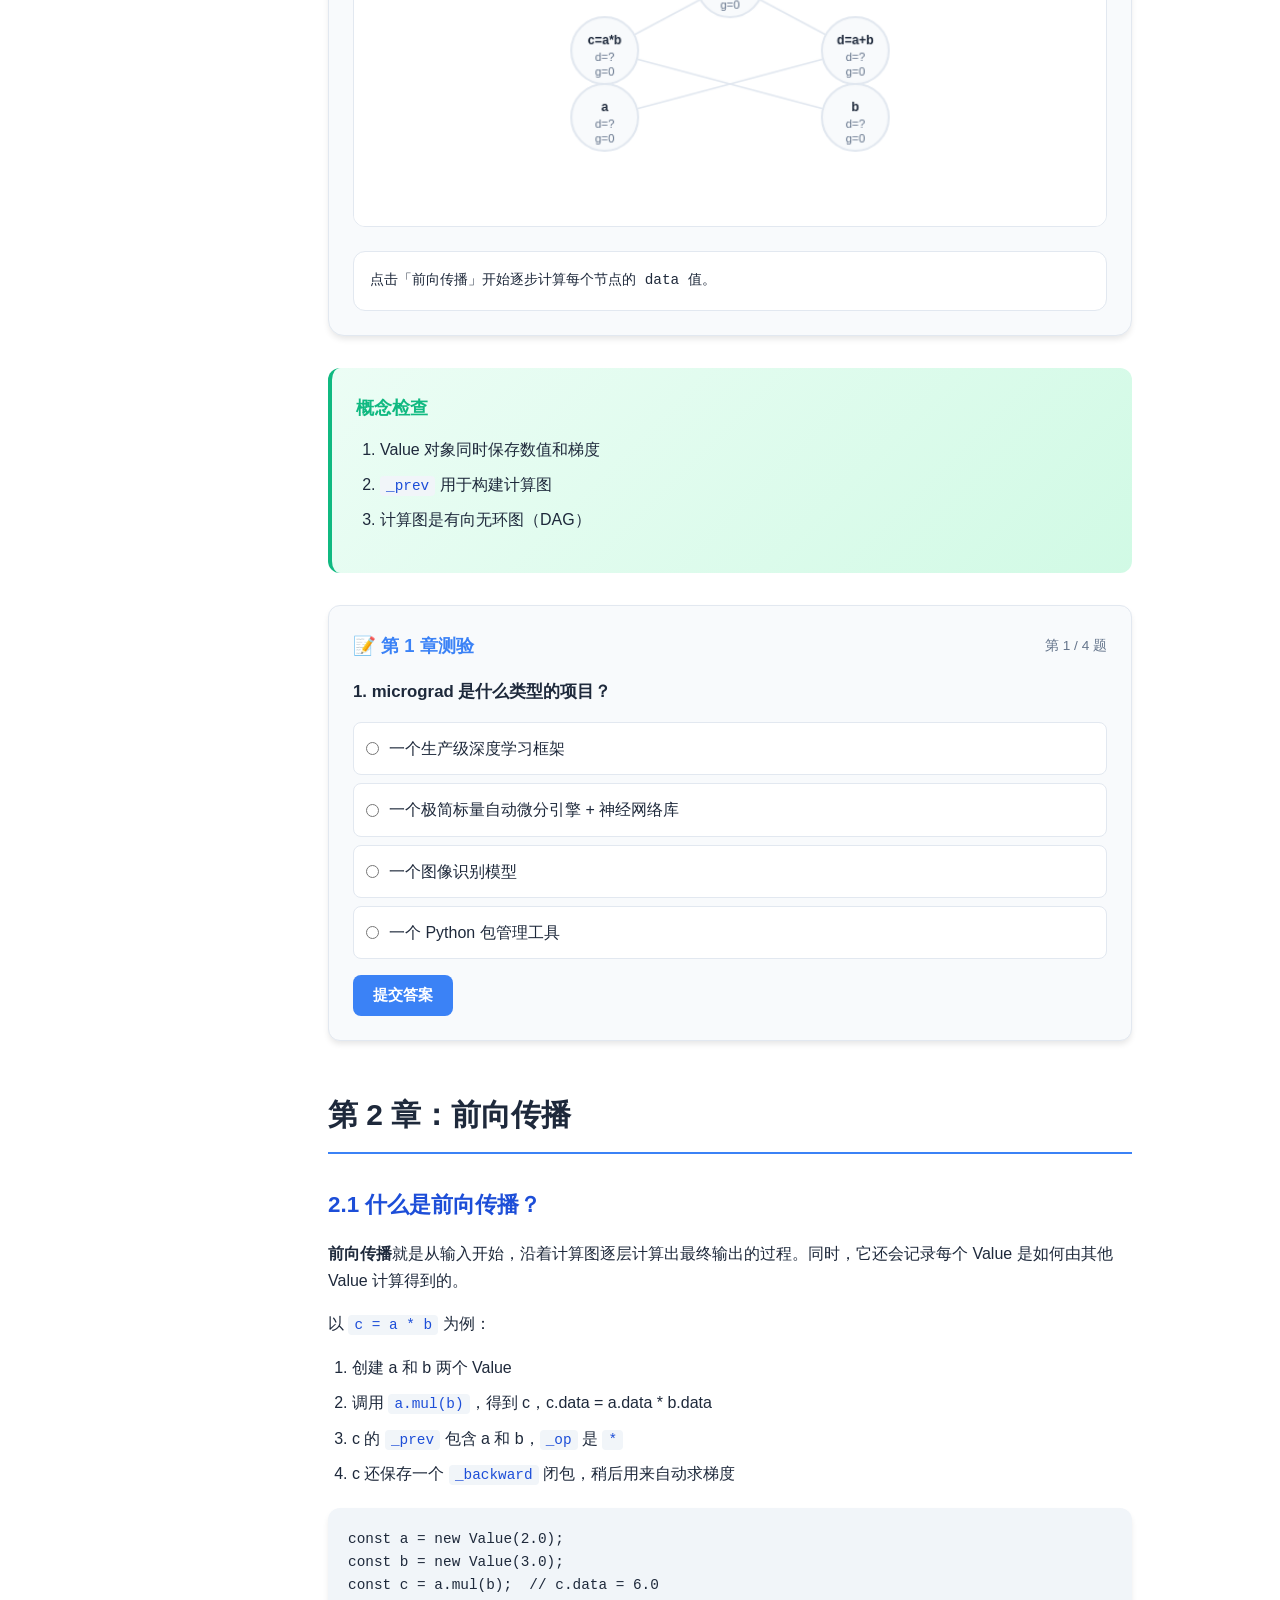
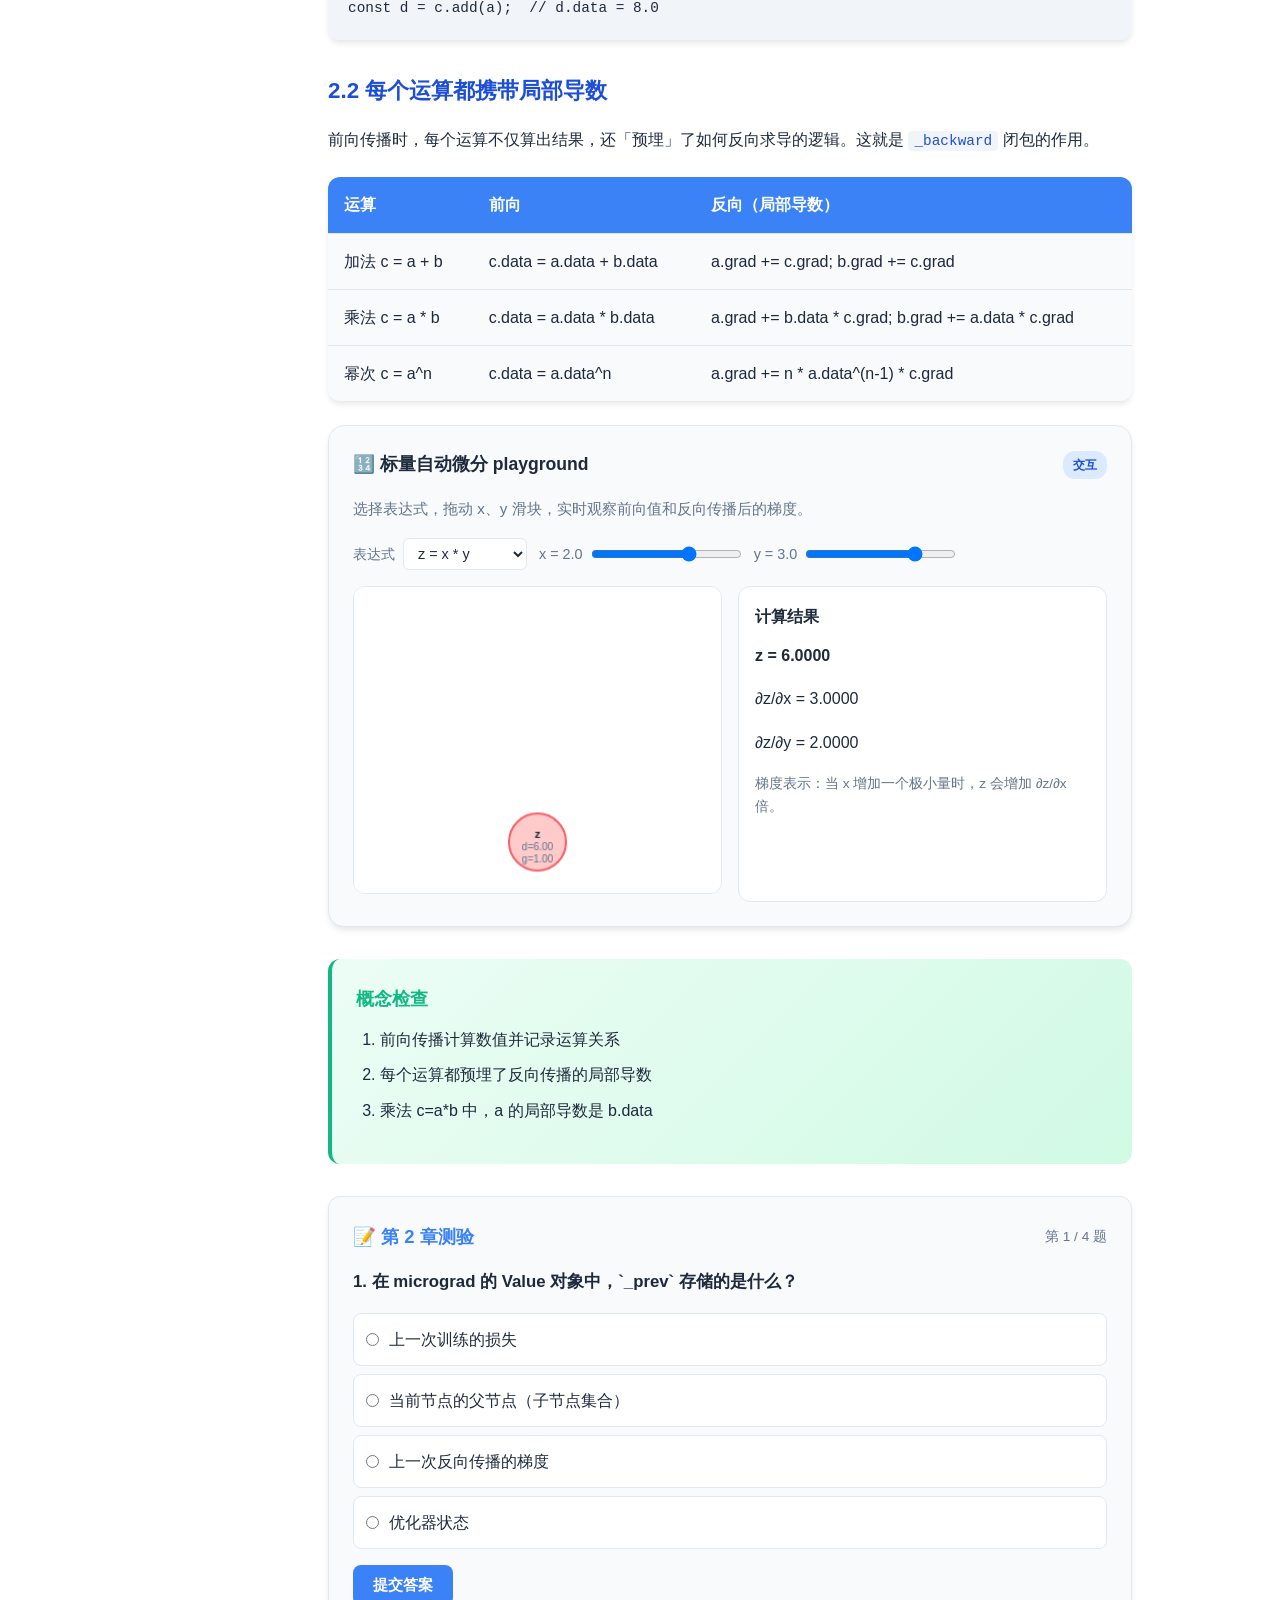
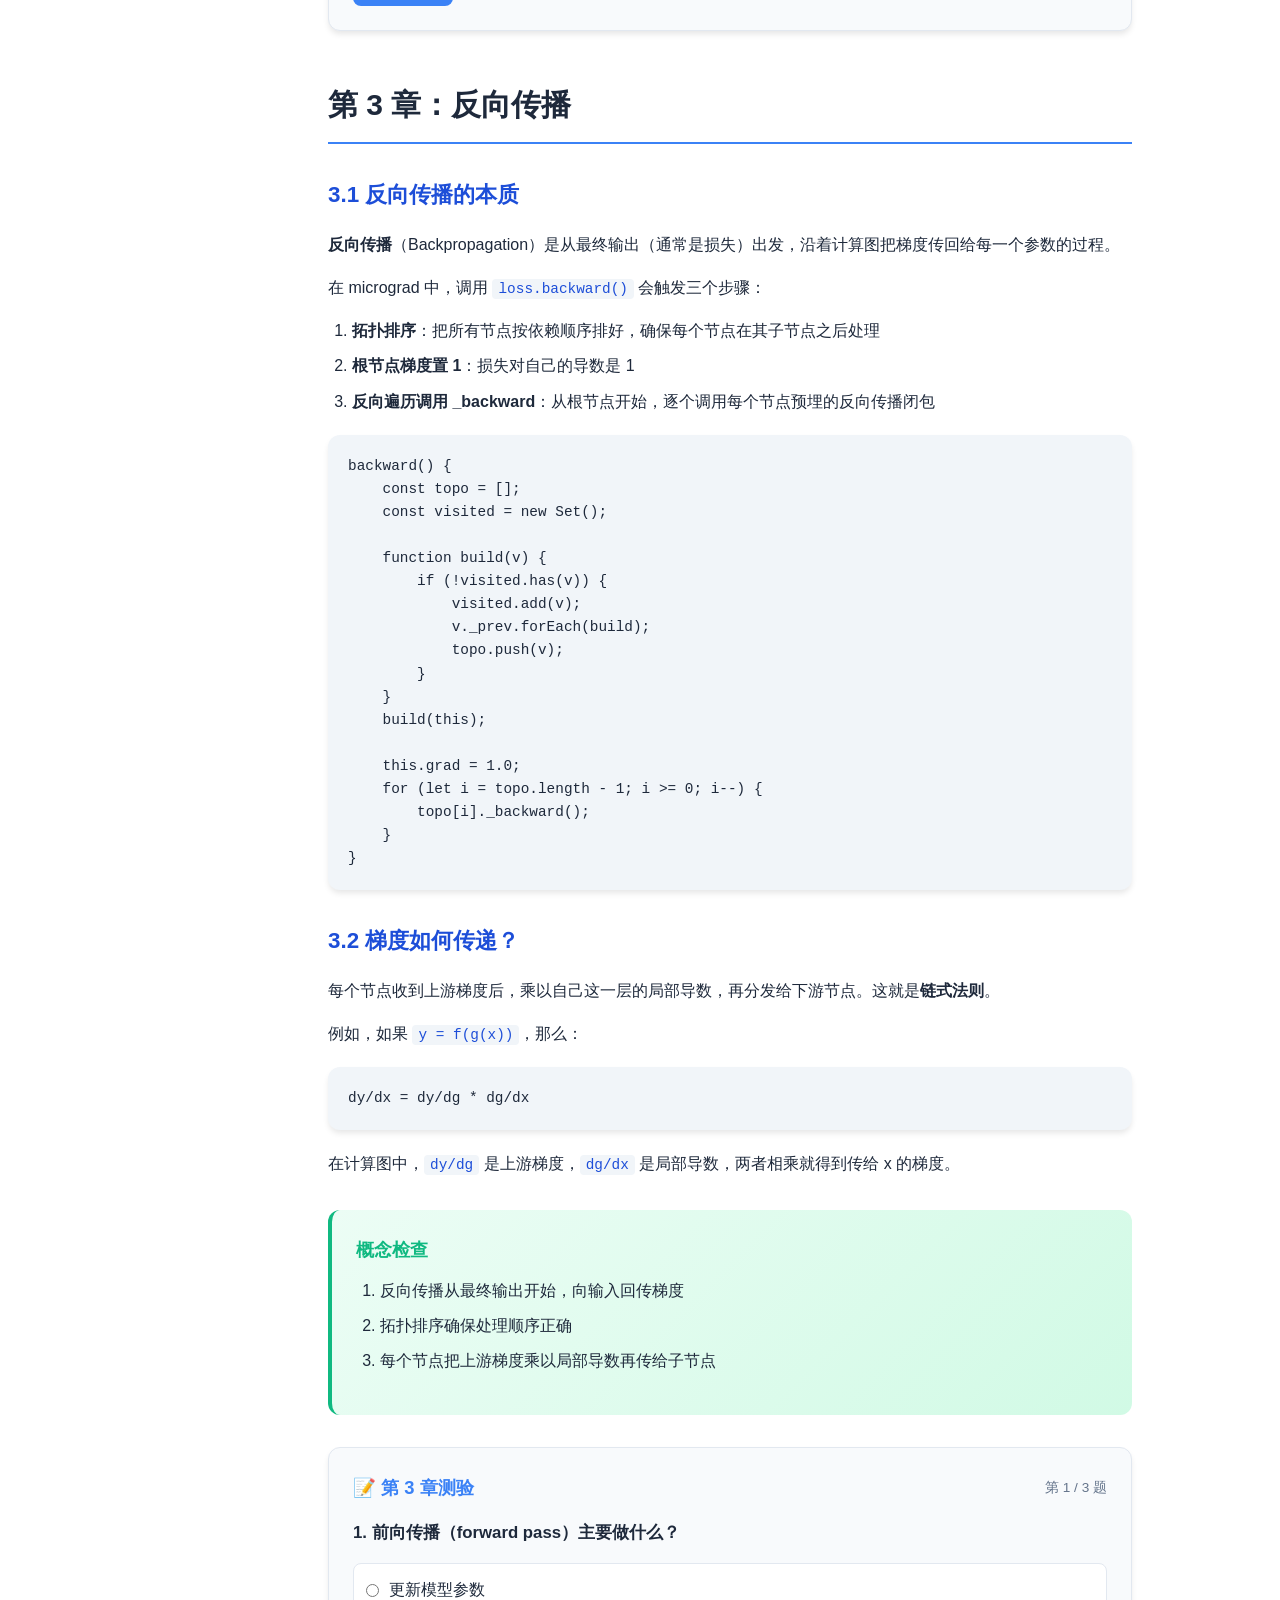
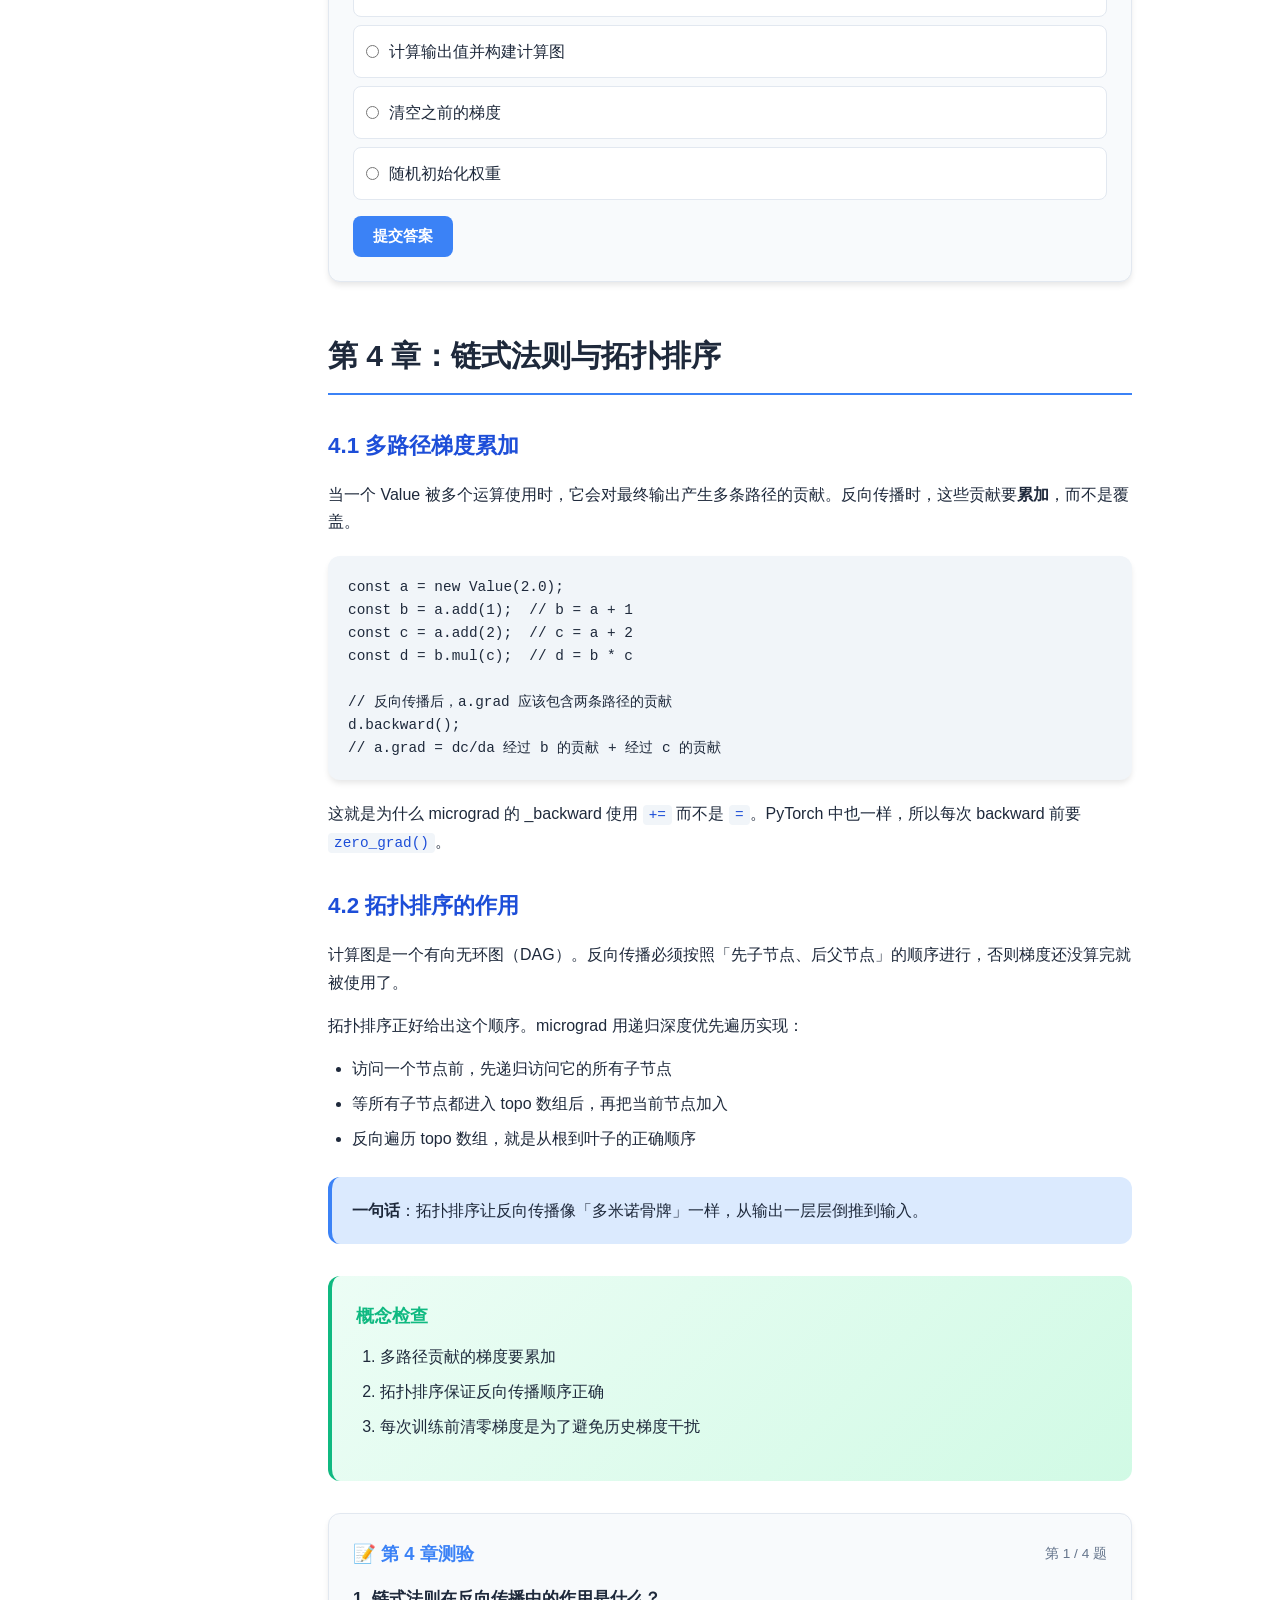
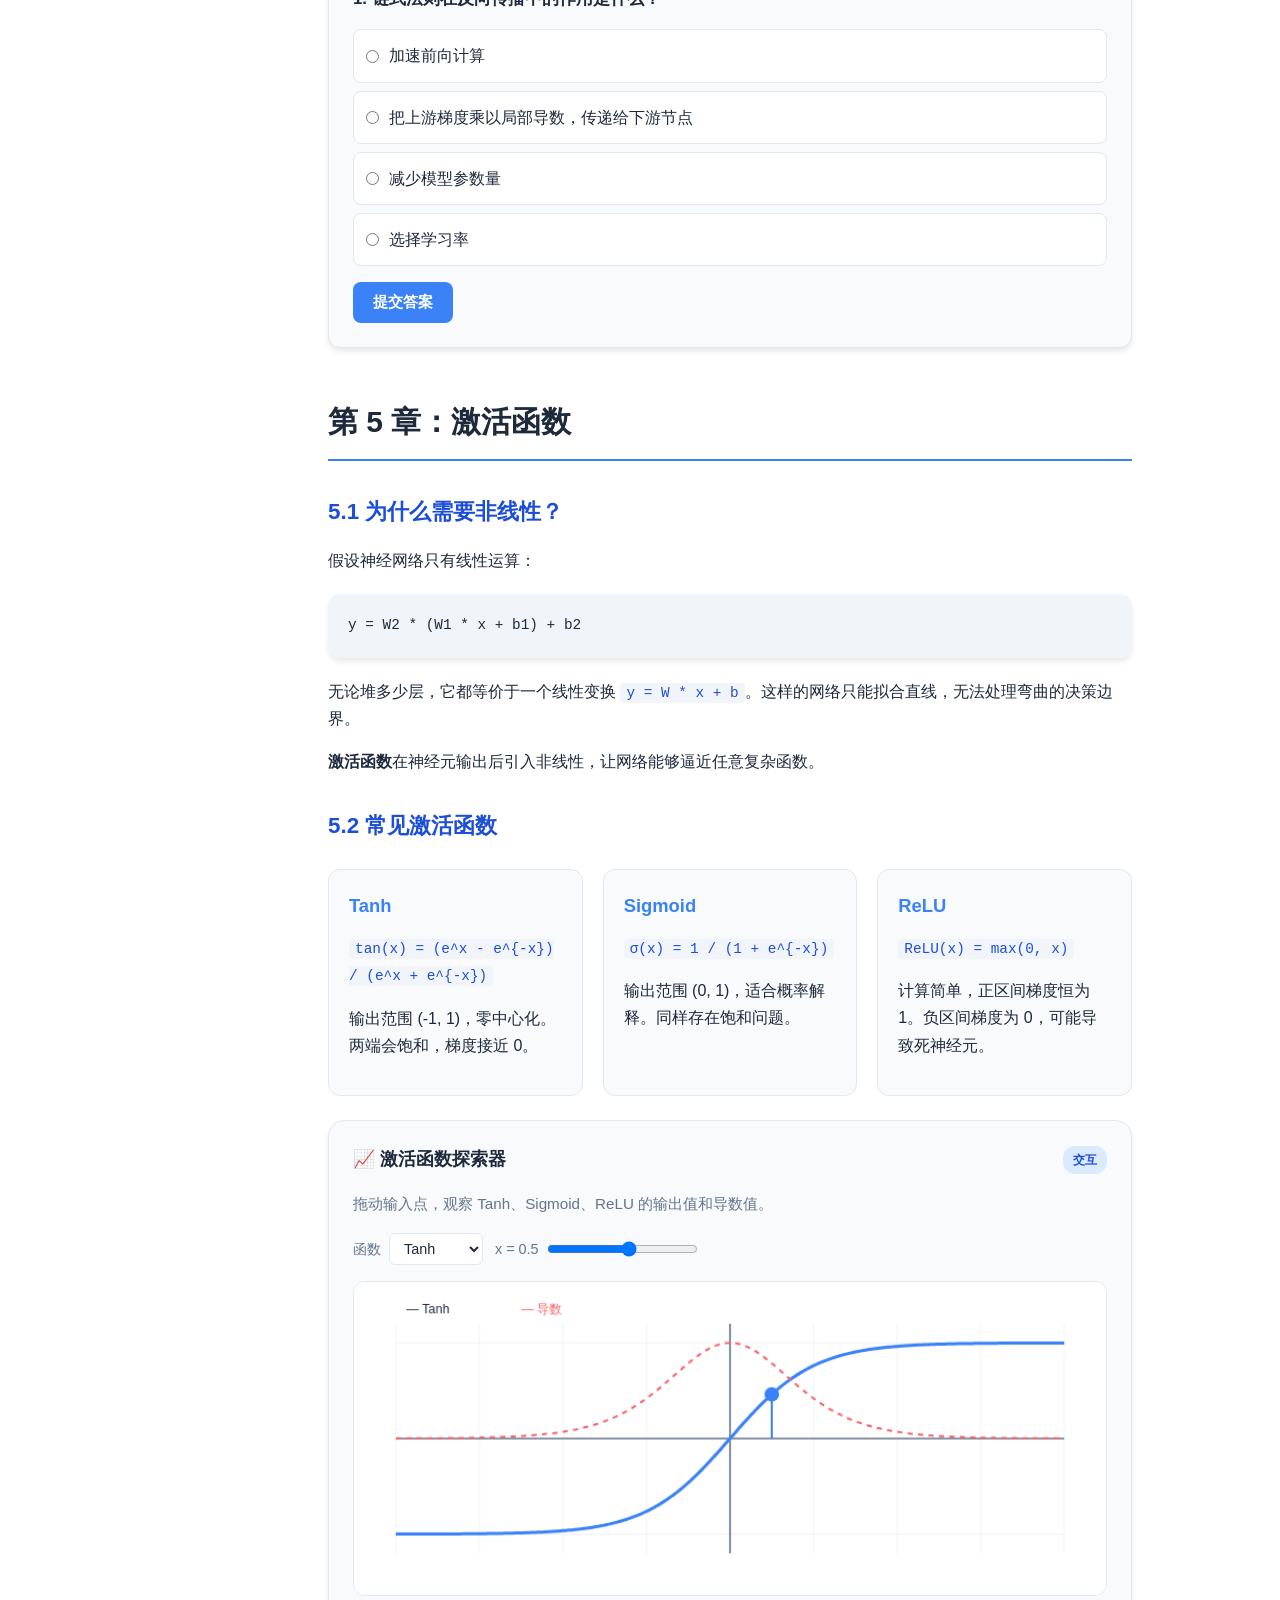
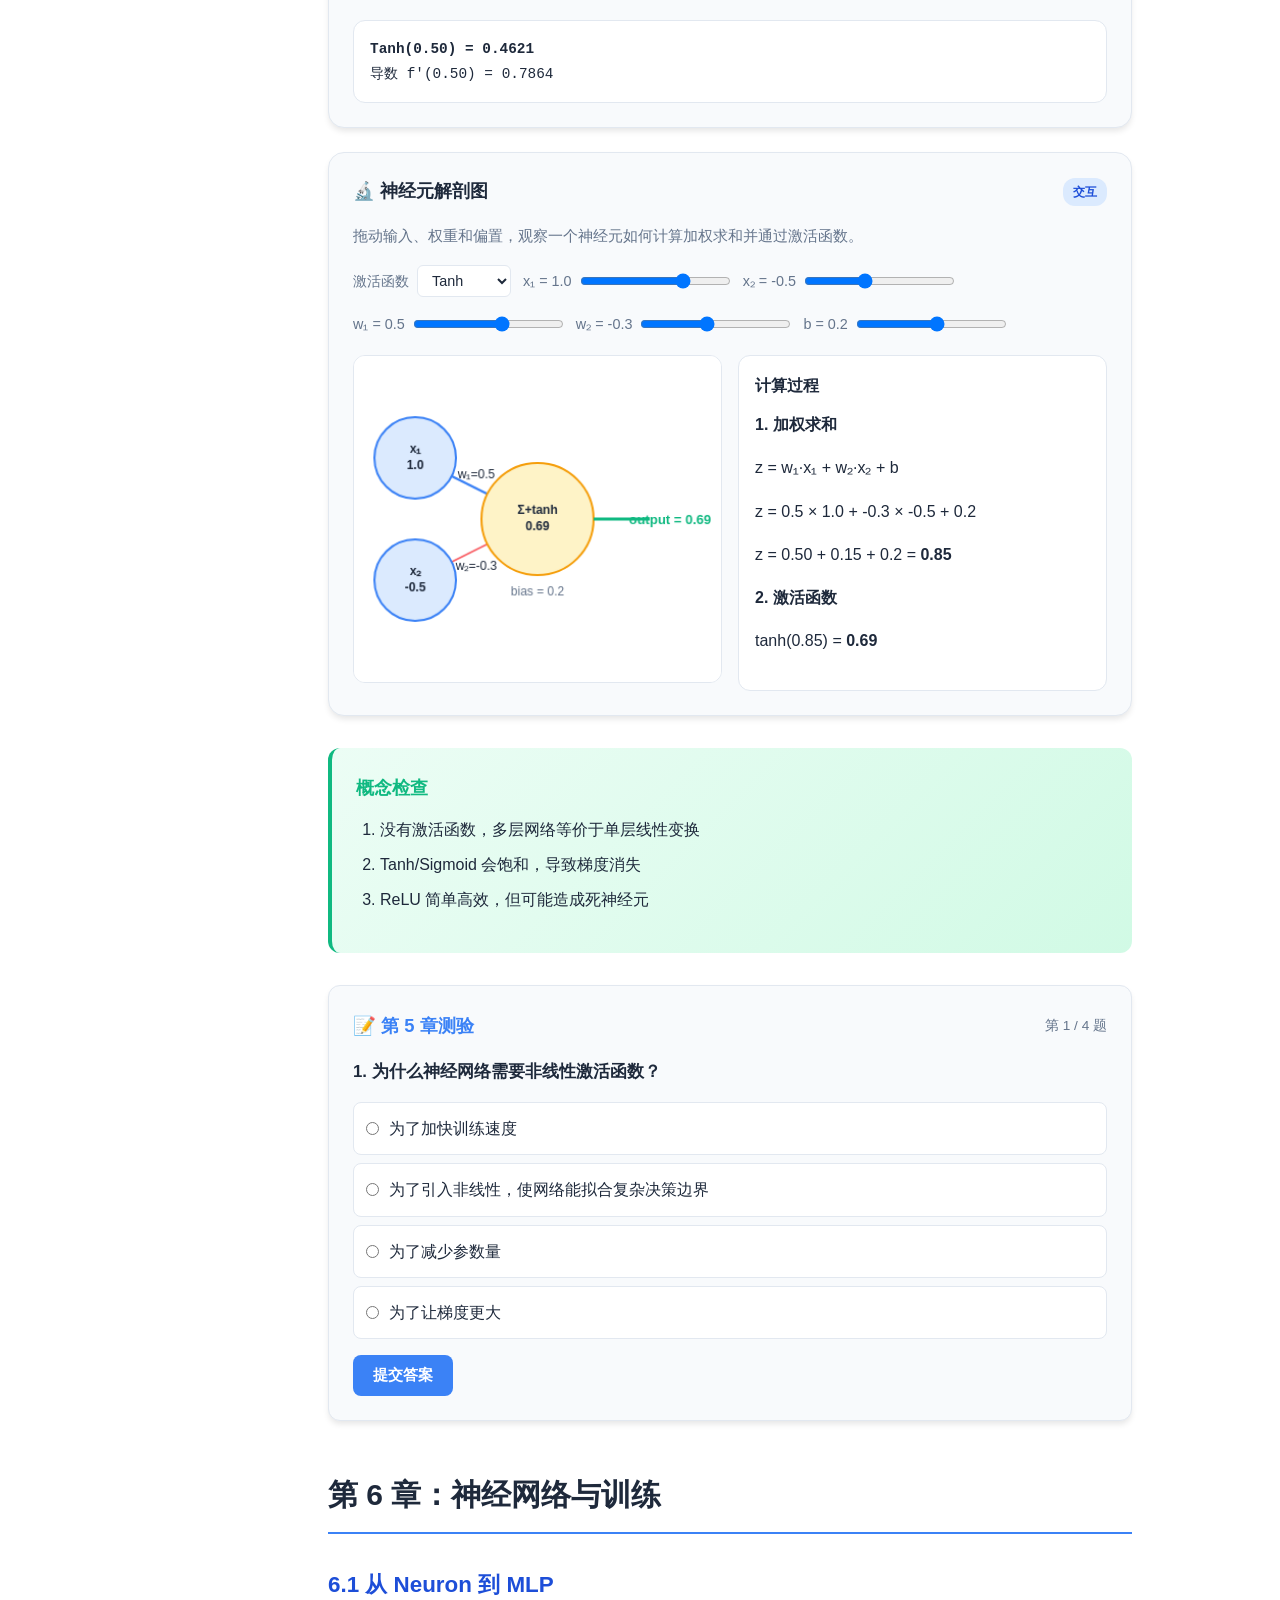
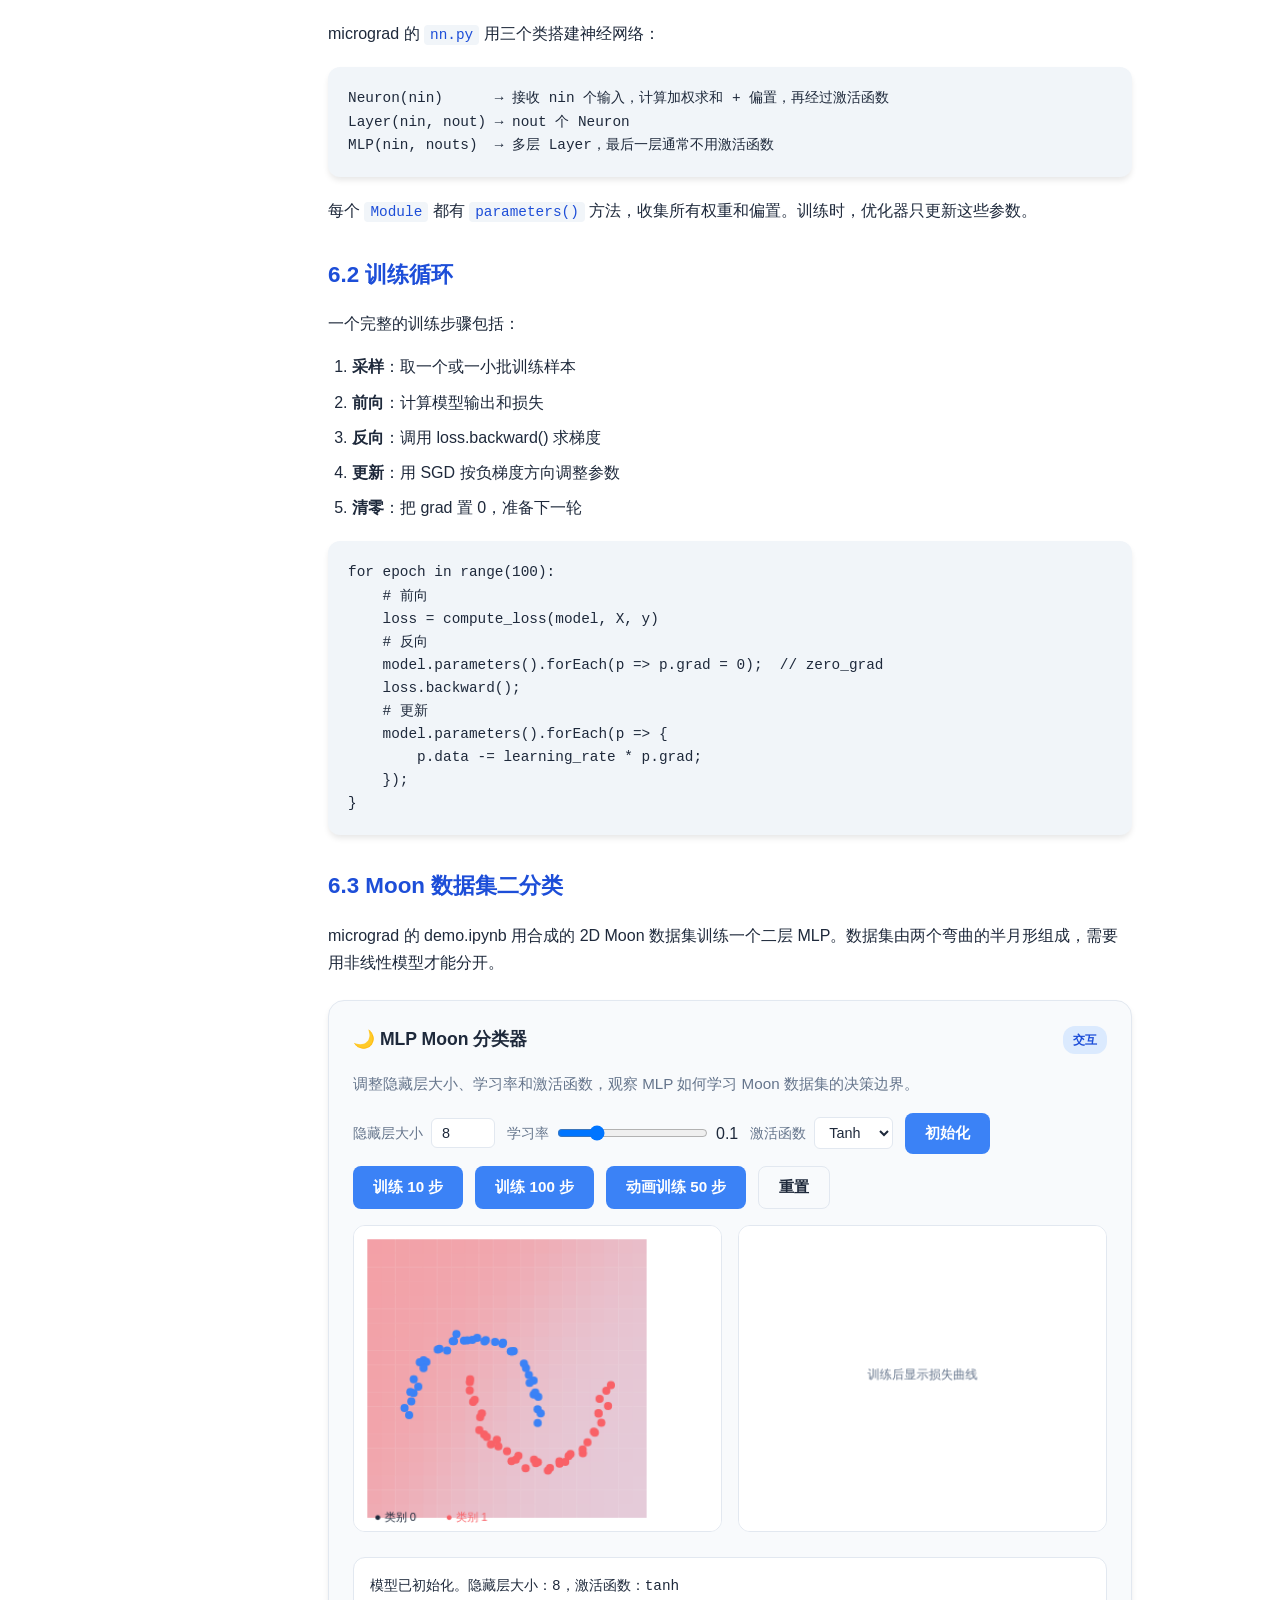
==== commit cec84315: "Expand Value class explanation in micrograd chapter 1 Add detailed breakdown of each Value field (da" ====
--- a/micrograd_learning_site/index.html
+++ b/micrograd_learning_site/index.html
@@ -125,25 +125,91 @@
                 </div>
 
                 <h3>1.2 micrograd 的核心设计</h3>
-                <p>micrograd 用一个 <code>Value</code> 类代表一个标量。每个 Value 对象保存：</p>
-                <ul>
-                    <li><code>data</code>：标量的数值</li>
-                    <li><code>grad</code>：该标量对最终损失的梯度</li>
-                    <li><code>_prev</code>：产生这个 Value 的子节点集合</li>
-                    <li><code>_op</code>：生成这个 Value 的运算符</li>
-                    <li><code>label</code>：可读标签（可选）</li>
-                </ul>
+                <p>micrograd 用一个 <code>Value</code> 类代表一个标量。它不仅仅是一个数字，而是一个「会记录自己从哪里来、如何求导」的数字。</p>
 
                 <pre><code>class Value {
     constructor(data, _children=[], _op='', label='') {
-        this.data = data;
-        this.grad = 0.0;
-        this._backward = () => {};
-        this._prev = new Set(_children);
-        this._op = _op;
-        this.label = label;
+        this.data = data;                  // 当前标量的数值
+        this.grad = 0.0;                   // 最终损失对这个标量的梯度
+        this._backward = () => {};         // 一个闭包：如何把这个标量的梯度传回给子节点
+        this._prev = new Set(_children);   // 产生这个 Value 的子节点集合
+        this._op = _op;                    // 生成这个 Value 的运算符，如 +、*、**2
+        this.label = label;                // 可读标签，方便 debug 和可视化
     }
 }</code></pre>
+
+                <h4>字段详解</h4>
+                <div class="card">
+                    <div class="card-title"><span class="card-icon">🔢</span>data</div>
+                    <p><strong>含义：</strong>这个 Value 当前的数值。例如 <code>new Value(2.0)</code> 的 <code>data</code> 就是 2.0。</p>
+                    <p><strong>为什么需要：</strong>前向传播就是不断更新和组合这个字段，最终得到模型输出或损失值。</p>
+                </div>
+
+                <div class="card">
+                    <div class="card-title"><span class="card-icon">📉</span>grad</div>
+                    <p><strong>含义：</strong>最终损失 <code>L</code> 对这个 Value 的偏导数，即 <code>∂L/∂this</code>。</p>
+                    <p><strong>为什么需要：</strong>训练模型时，我们需要知道「如果把这个值稍微改变一点，损失会怎么变」。grad 就是这个敏感度。</p>
+                    <p><strong>初始为什么是 0：</strong>在 <code>backward()</code> 之前，我们不知道任何梯度。backward() 会把根节点的 grad 设为 1，然后逐步填充其他节点。</p>
+                </div>
+
+                <div class="card">
+                    <div class="card-title"><span class="card-icon">⬅️</span>_prev</div>
+                    <p><strong>含义：</strong>产生当前 Value 的子节点集合（也就是「这个值是由哪些值算出来的」）。</p>
+                    <p><strong>为什么需要：</strong>反向传播时要沿着这些边往回走。如果不知道父亲是谁，就无法把梯度传回去。</p>
+                </div>
+
+                <div class="card">
+                    <div class="card-title"><span class="card-icon">🔧</span>_op</div>
+                    <p><strong>含义：</strong>生成当前 Value 的运算符号，例如 <code>+</code>、<code>*</code>、<code>**2</code>。</p>
+                    <p><strong>为什么需要：</strong>画计算图时用来标注边，也帮助理解每个节点是怎么来的。</p>
+                </div>
+
+                <div class="card">
+                    <div class="card-title"><span class="card-icon">🏷️</span>label</div>
+                    <p><strong>含义：</strong>人类可读的标签，比如 'x'、'w1'、'loss'。</p>
+                    <p><strong>为什么需要：</strong>调试和可视化时方便识别节点。它不参与计算。</p>
+                </div>
+
+                <div class="card">
+                    <div class="card-title"><span class="card-icon">🔄</span>_backward（最关键）</div>
+                    <p><strong>含义：</strong>一个闭包函数，描述了「已知当前节点的上游梯度，如何计算并累加子节点的梯度」。</p>
+                    <p><strong>为什么需要：</strong>每个运算的求导规则不同。_backward 把「这个运算怎么反向传播」封装起来，让 backward() 可以统一调用。</p>
+                    <p><strong>例子：</strong>如果 <code>c = a + b</code>，那么 c 的 _backward 会执行：<code>a.grad += c.grad; b.grad += c.grad;</code>。</p>
+                </div>
+
+                <h4>核心方法在做什么？</h4>
+                <table>
+                    <tr>
+                        <th>方法</th>
+                        <th>前向做什么</th>
+                        <th>反向做什么</th>
+                    </tr>
+                    <tr>
+                        <td><code>add(other)</code></td>
+                        <td>创建新 Value，data = this.data + other.data</td>
+                        <td>this.grad += out.grad; other.grad += out.grad</td>
+                    </tr>
+                    <tr>
+                        <td><code>mul(other)</code></td>
+                        <td>创建新 Value，data = this.data * other.data</td>
+                        <td>this.grad += other.data * out.grad; other.grad += this.data * out.grad</td>
+                    </tr>
+                    <tr>
+                        <td><code>pow(n)</code></td>
+                        <td>创建新 Value，data = this.data^n</td>
+                        <td>this.grad += n * this.data^(n-1) * out.grad</td>
+                    </tr>
+                    <tr>
+                        <td><code>tanh()</code> / <code>relu()</code></td>
+                        <td>应用激活函数得到新 Value</td>
+                        <td>乘上激活函数的局部导数</td>
+                    </tr>
+                    <tr>
+                        <td><code>backward()</code></td>
+                        <td>—</td>
+                        <td>拓扑排序后，从根节点开始反向调用每个节点的 _backward，填充所有 grad</td>
+                    </tr>
+                </table>
 
                 <h3>1.3 计算图长什么样？</h3>
                 <p>当你写下 <code>c = a + b</code> 时，micrograd 会创建三个 Value 节点：a、b、c，并在 a、b 和 c 之间连上两条边，标记运算符为 <code>+</code>。</p>
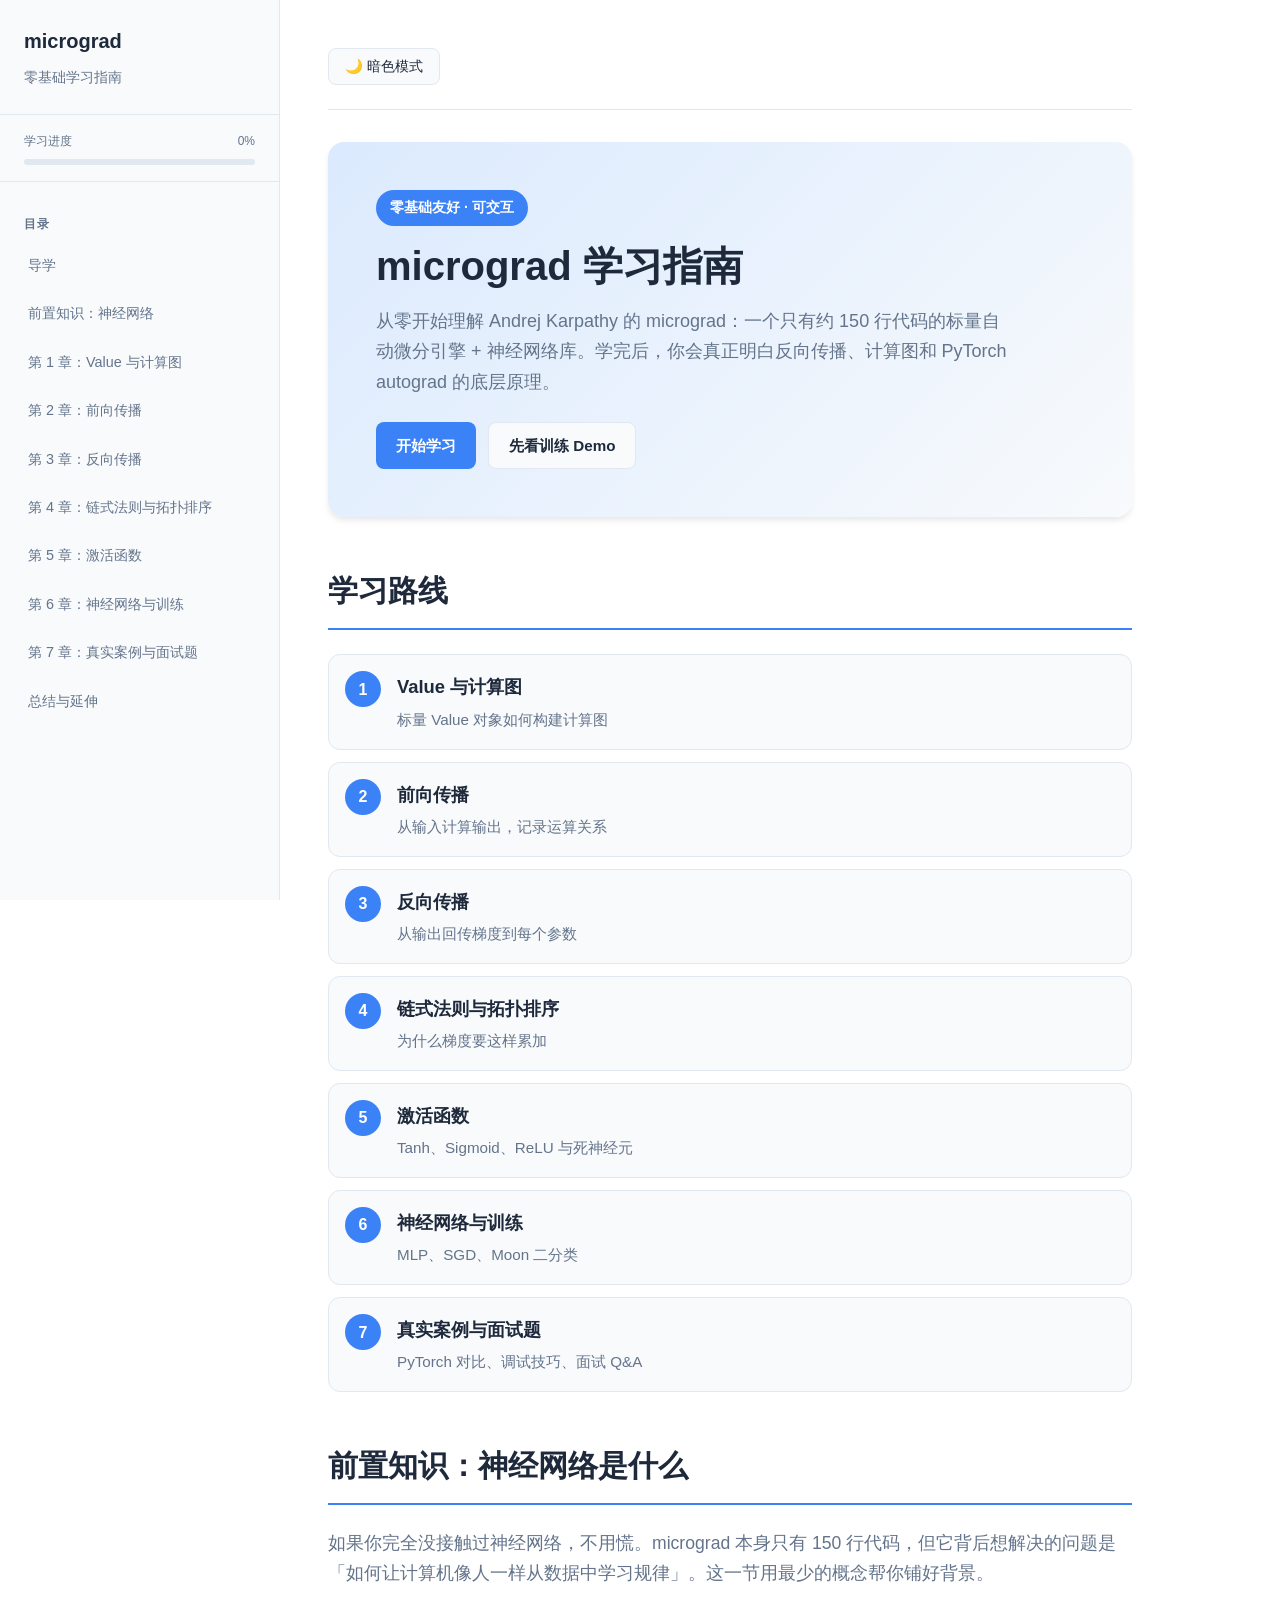
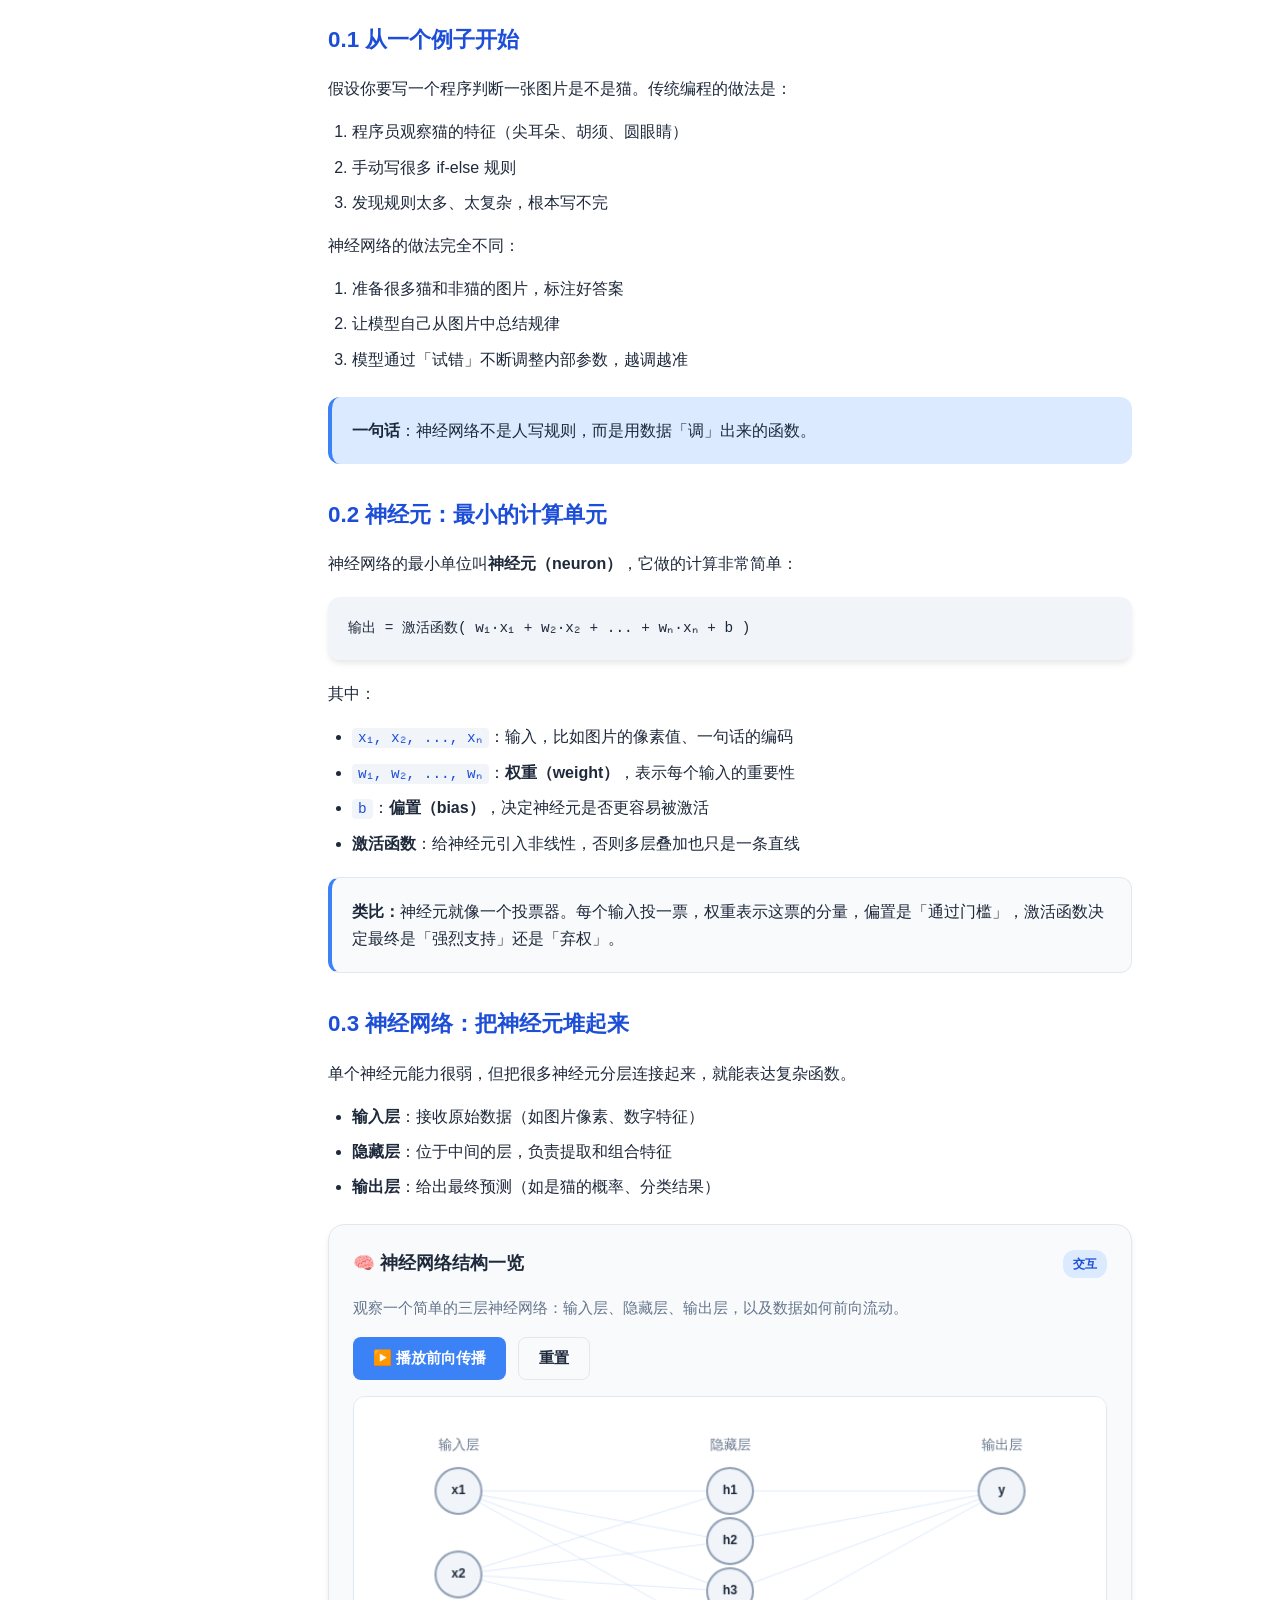
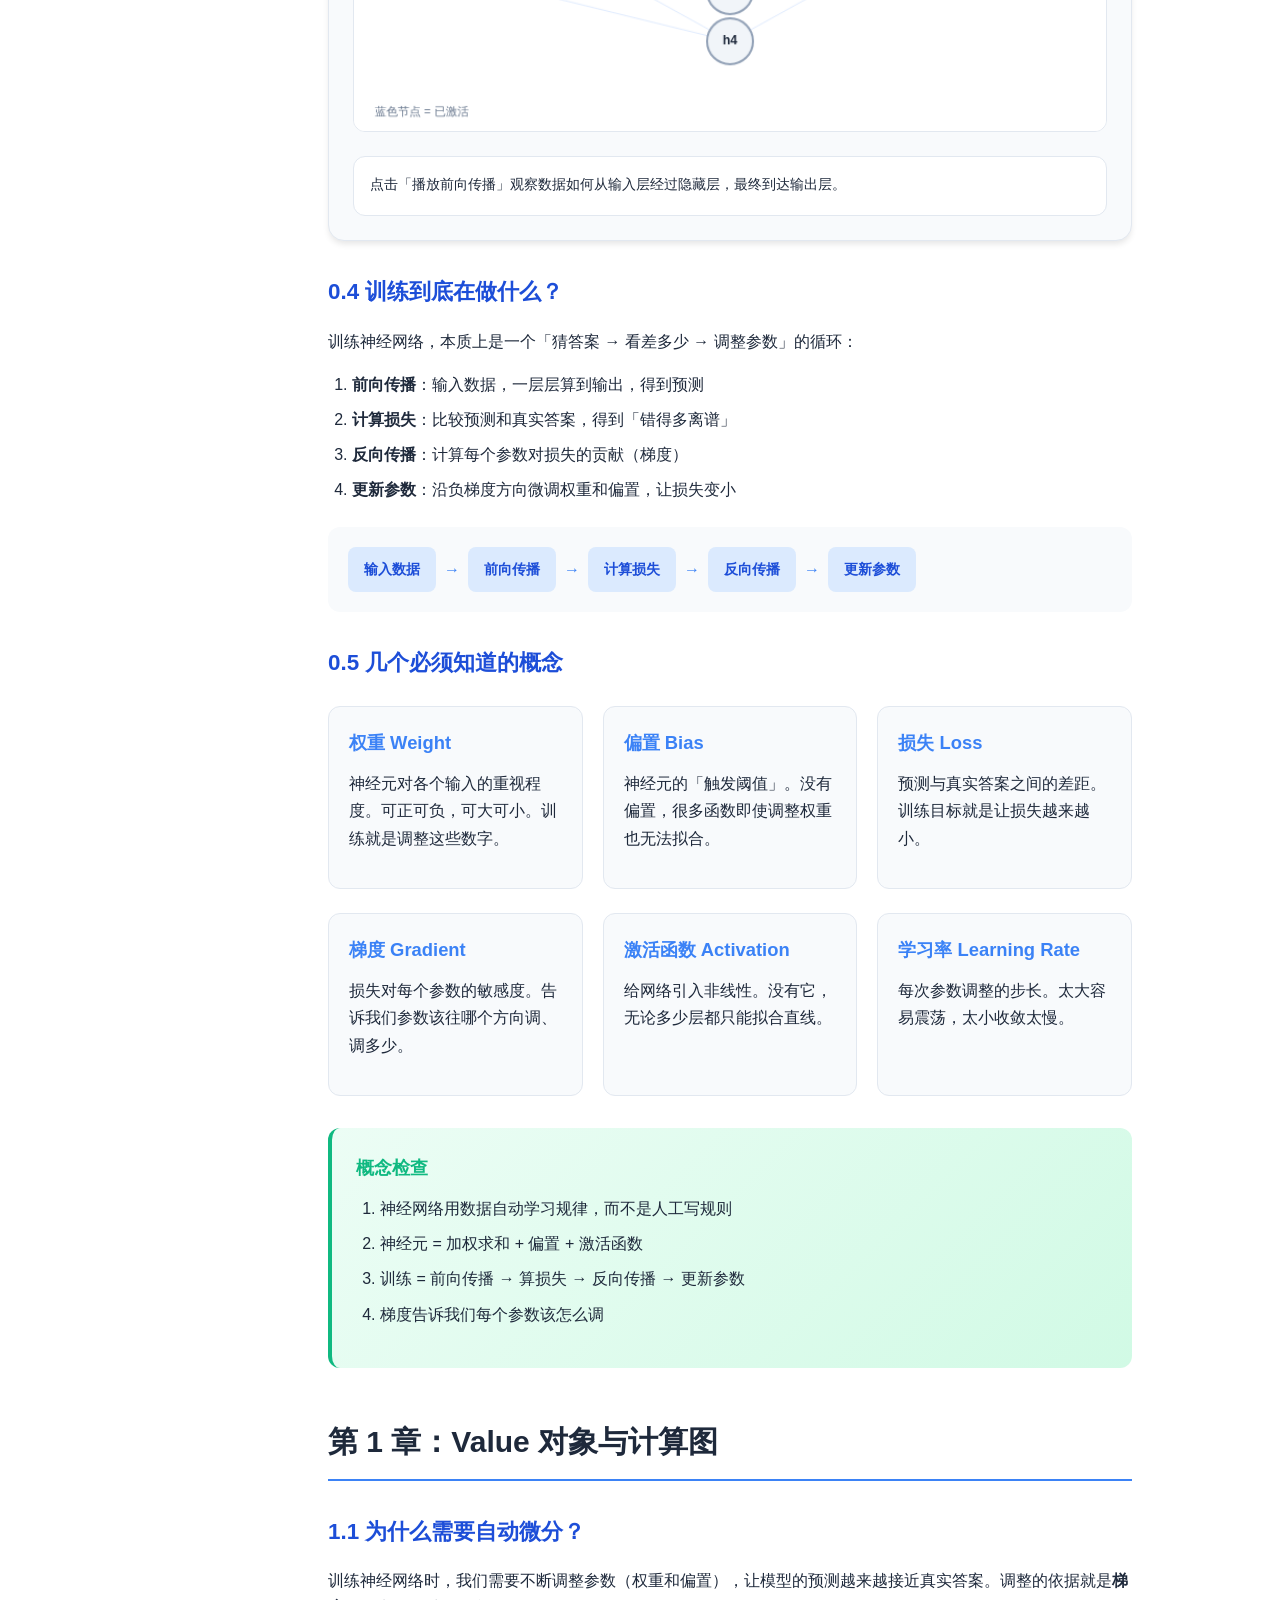
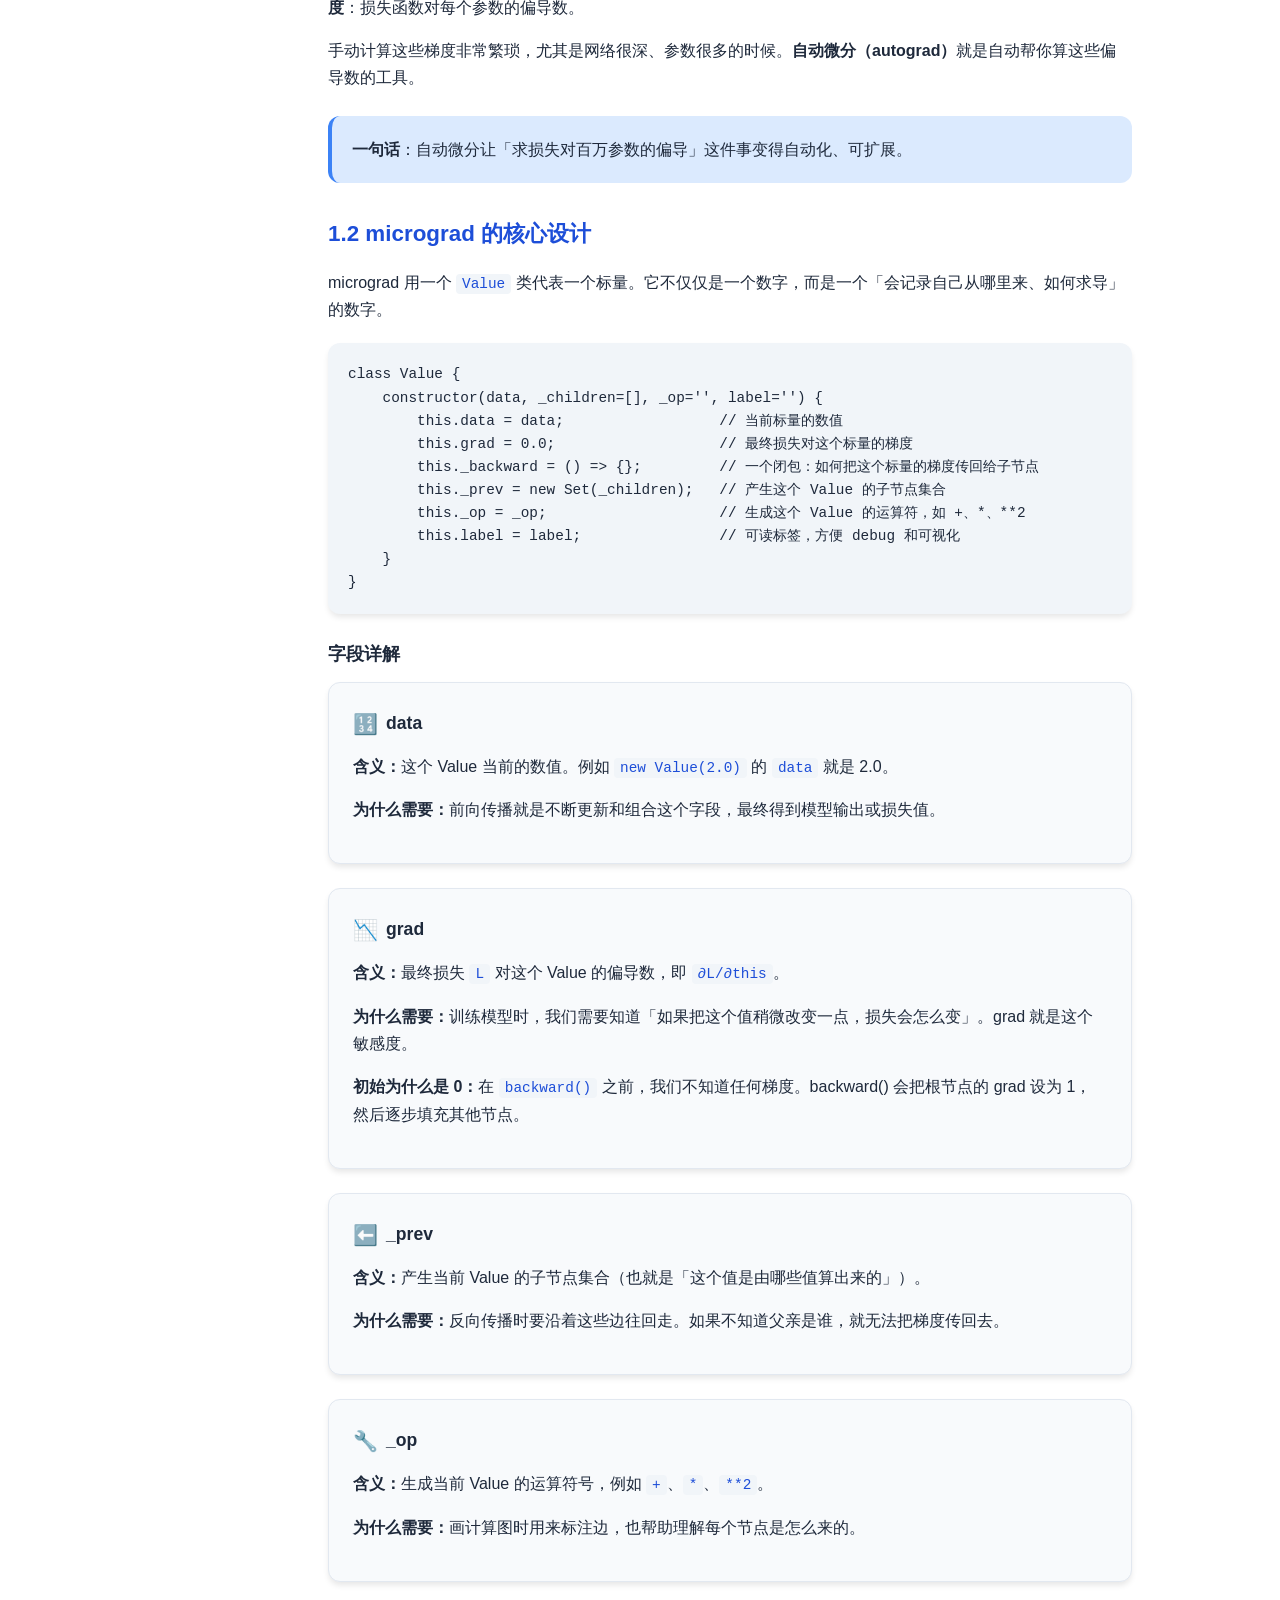
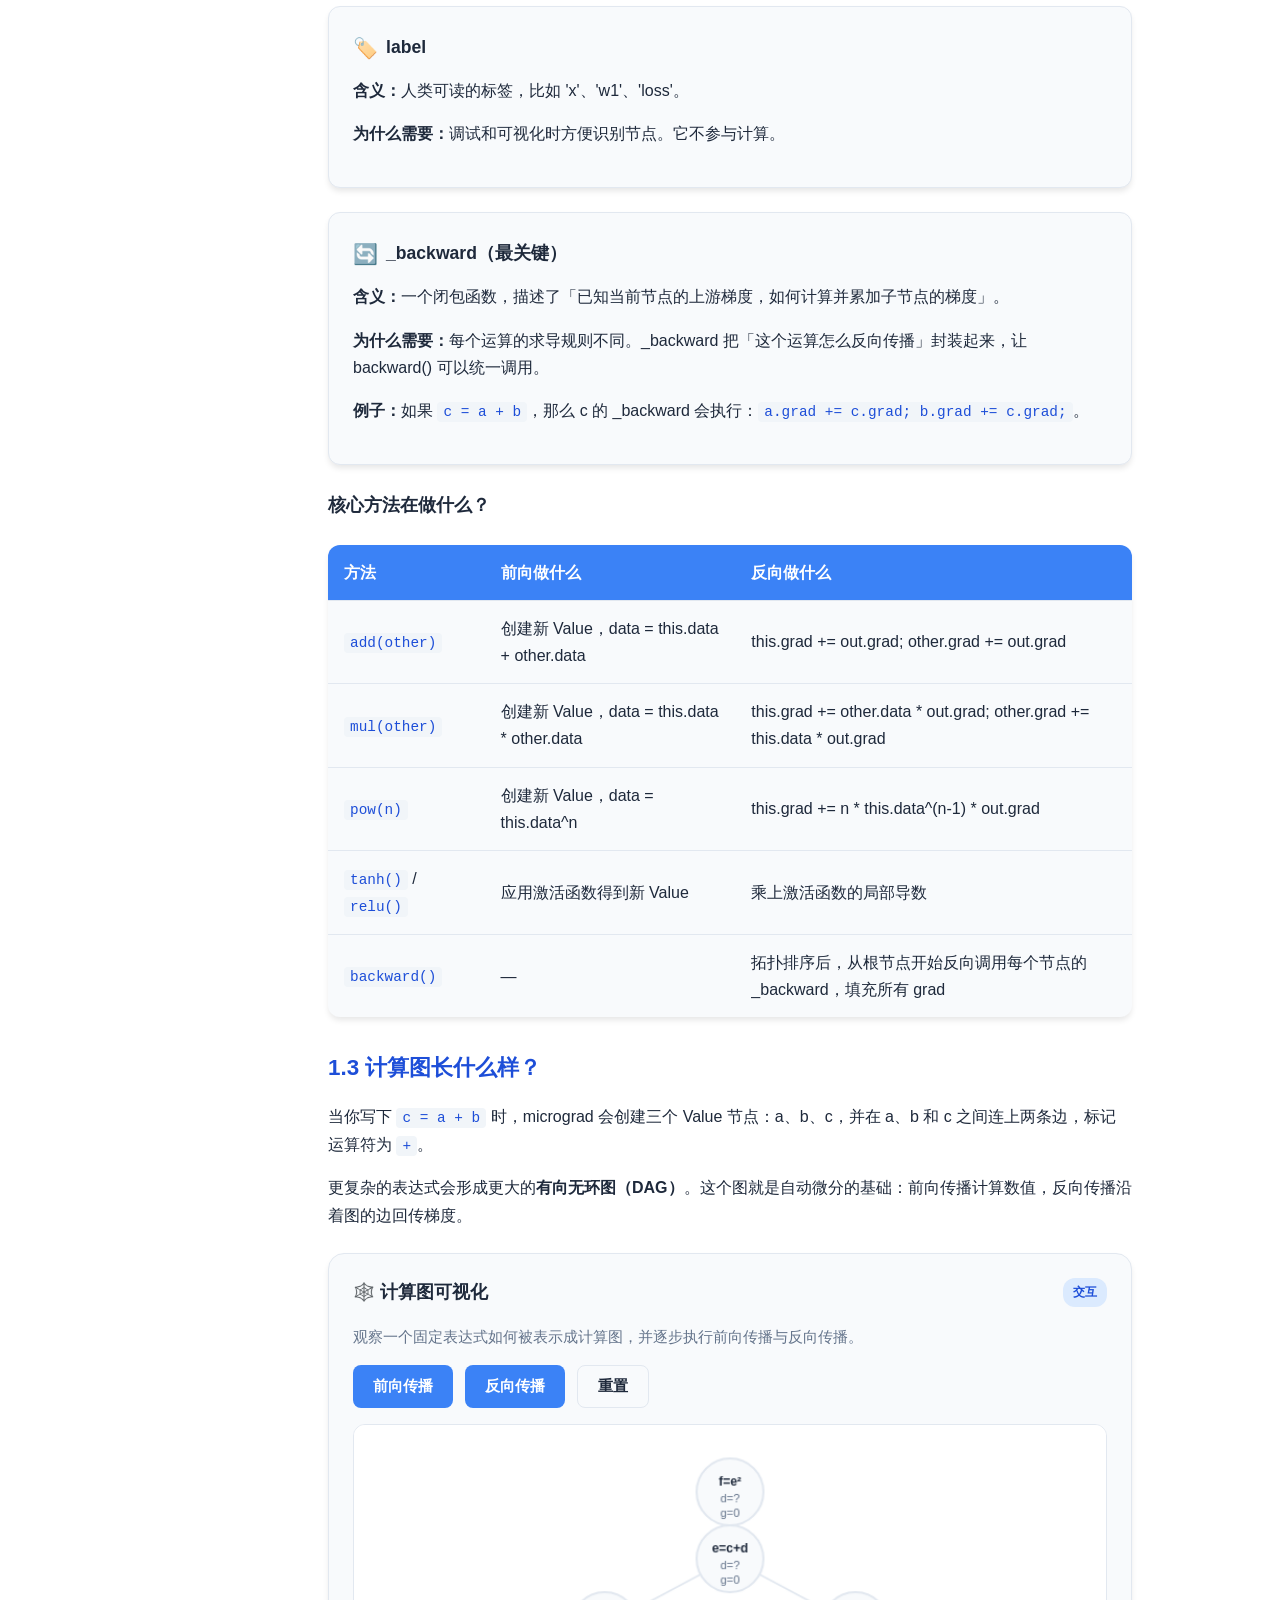
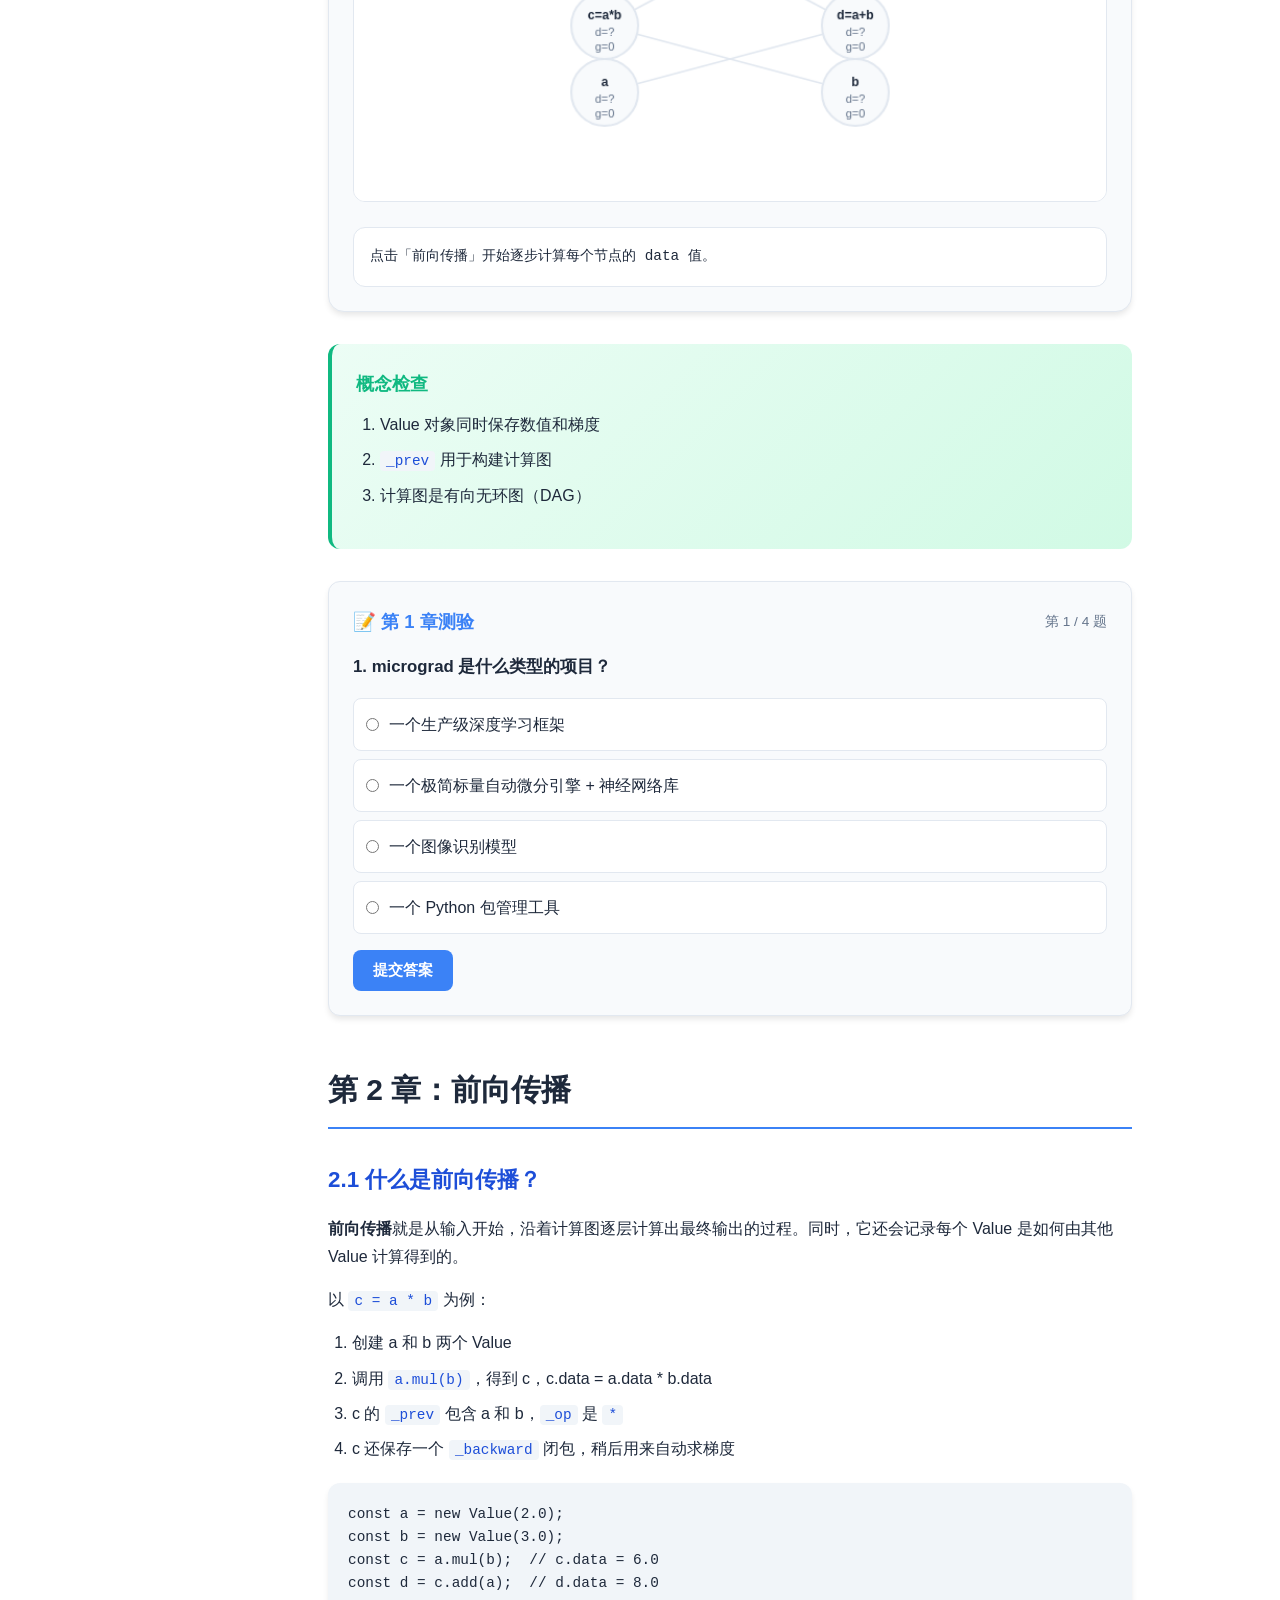
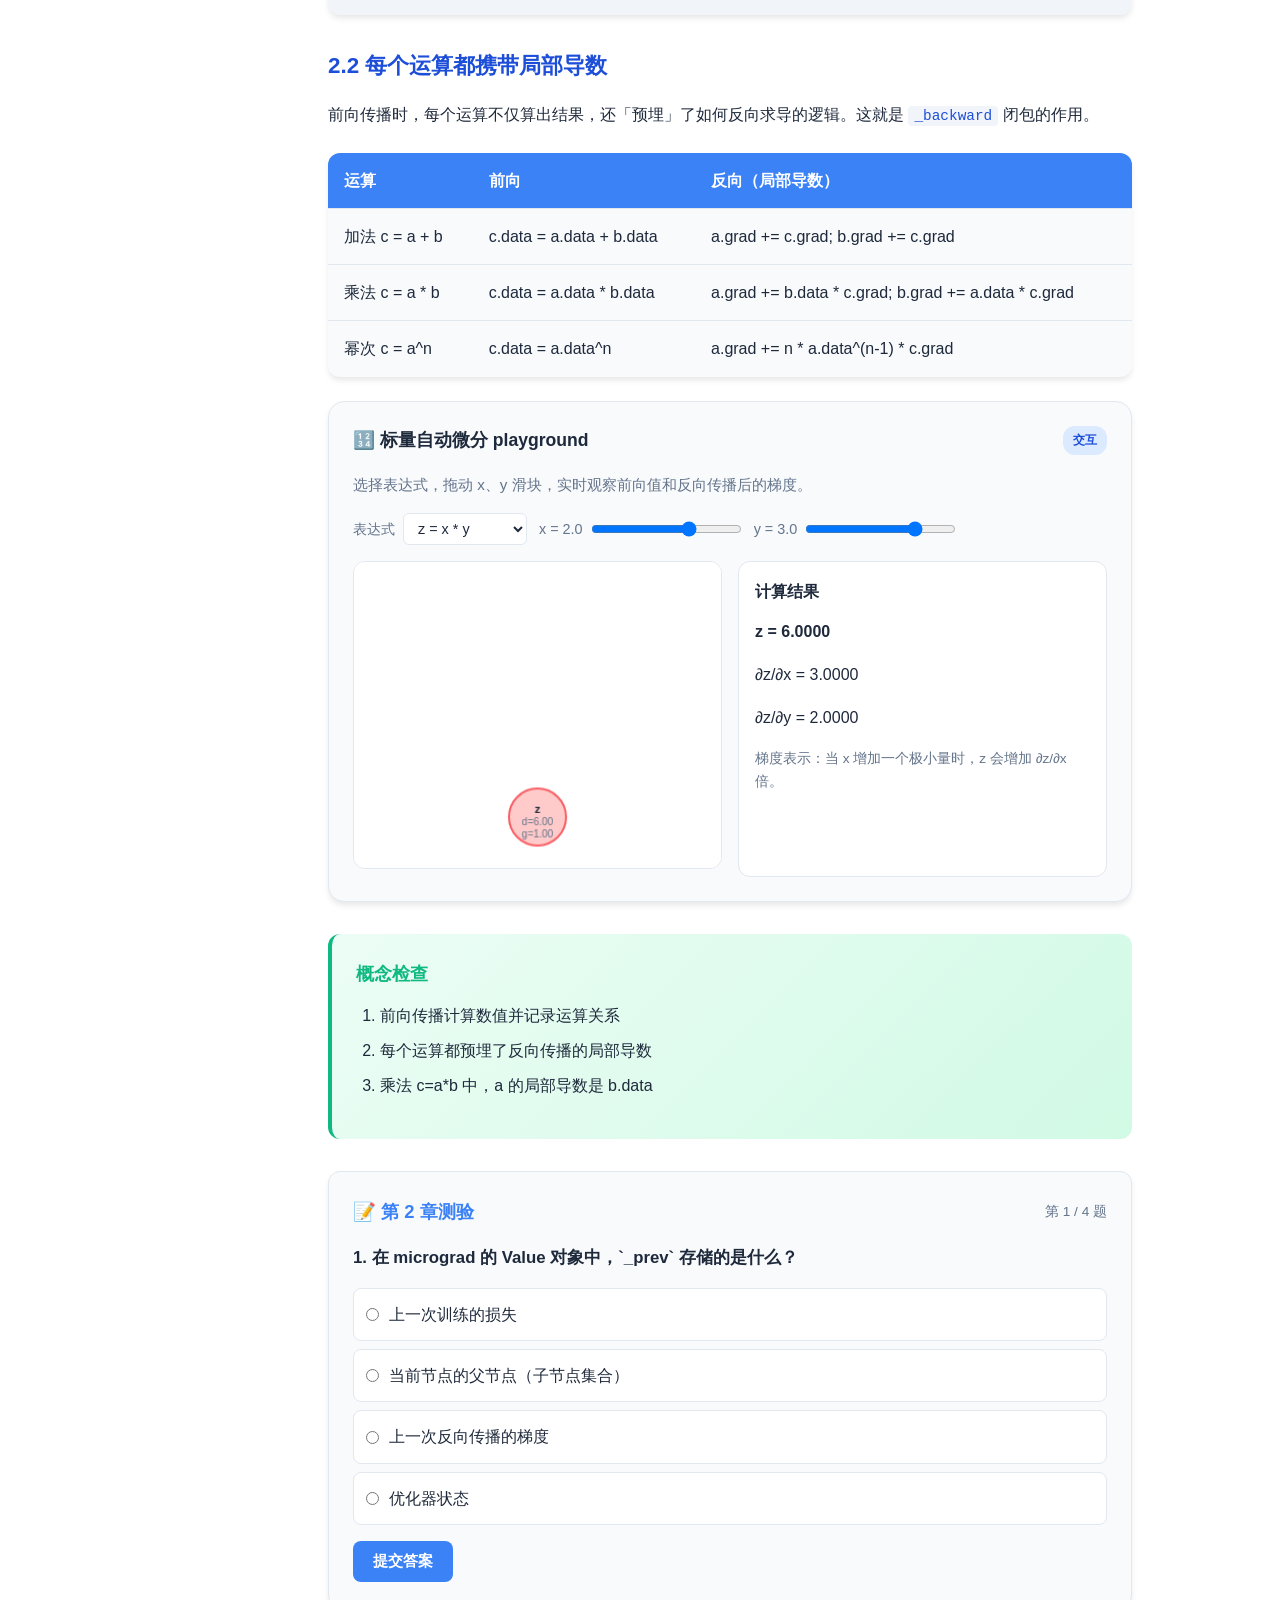
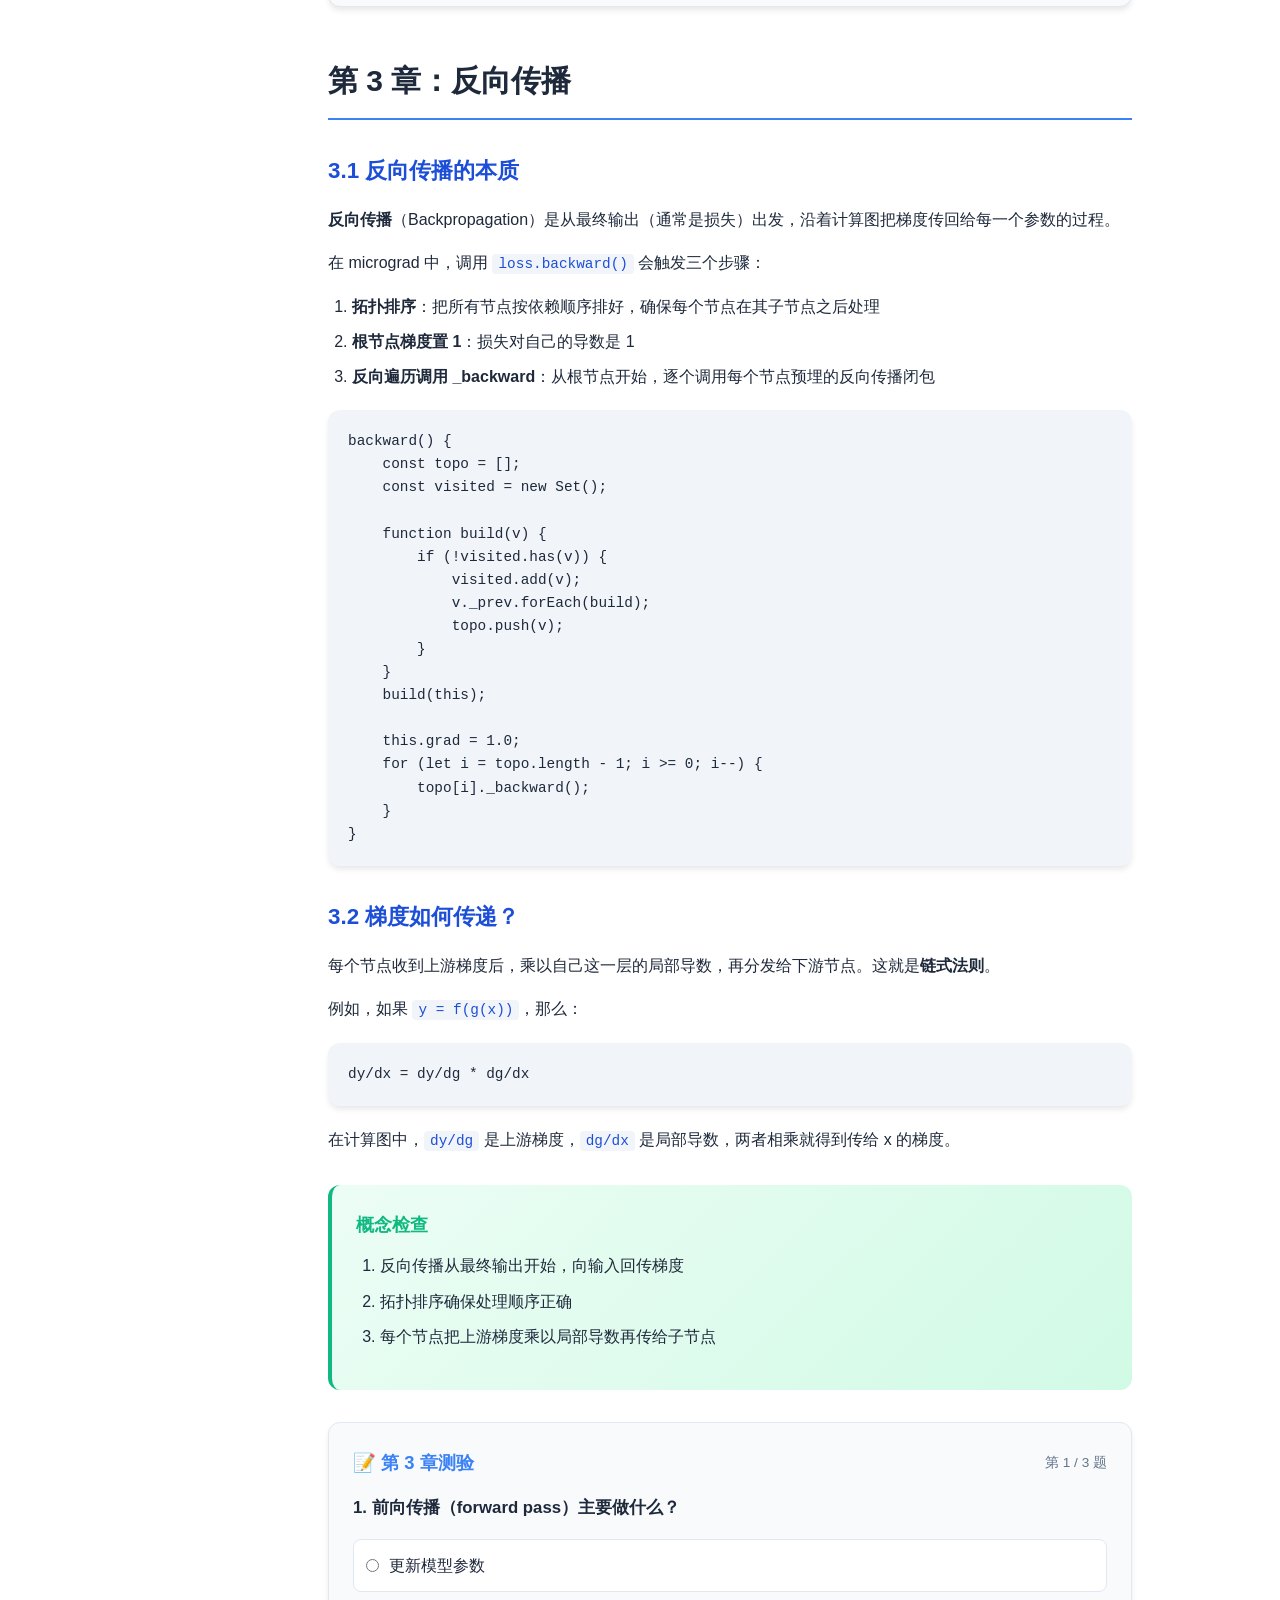
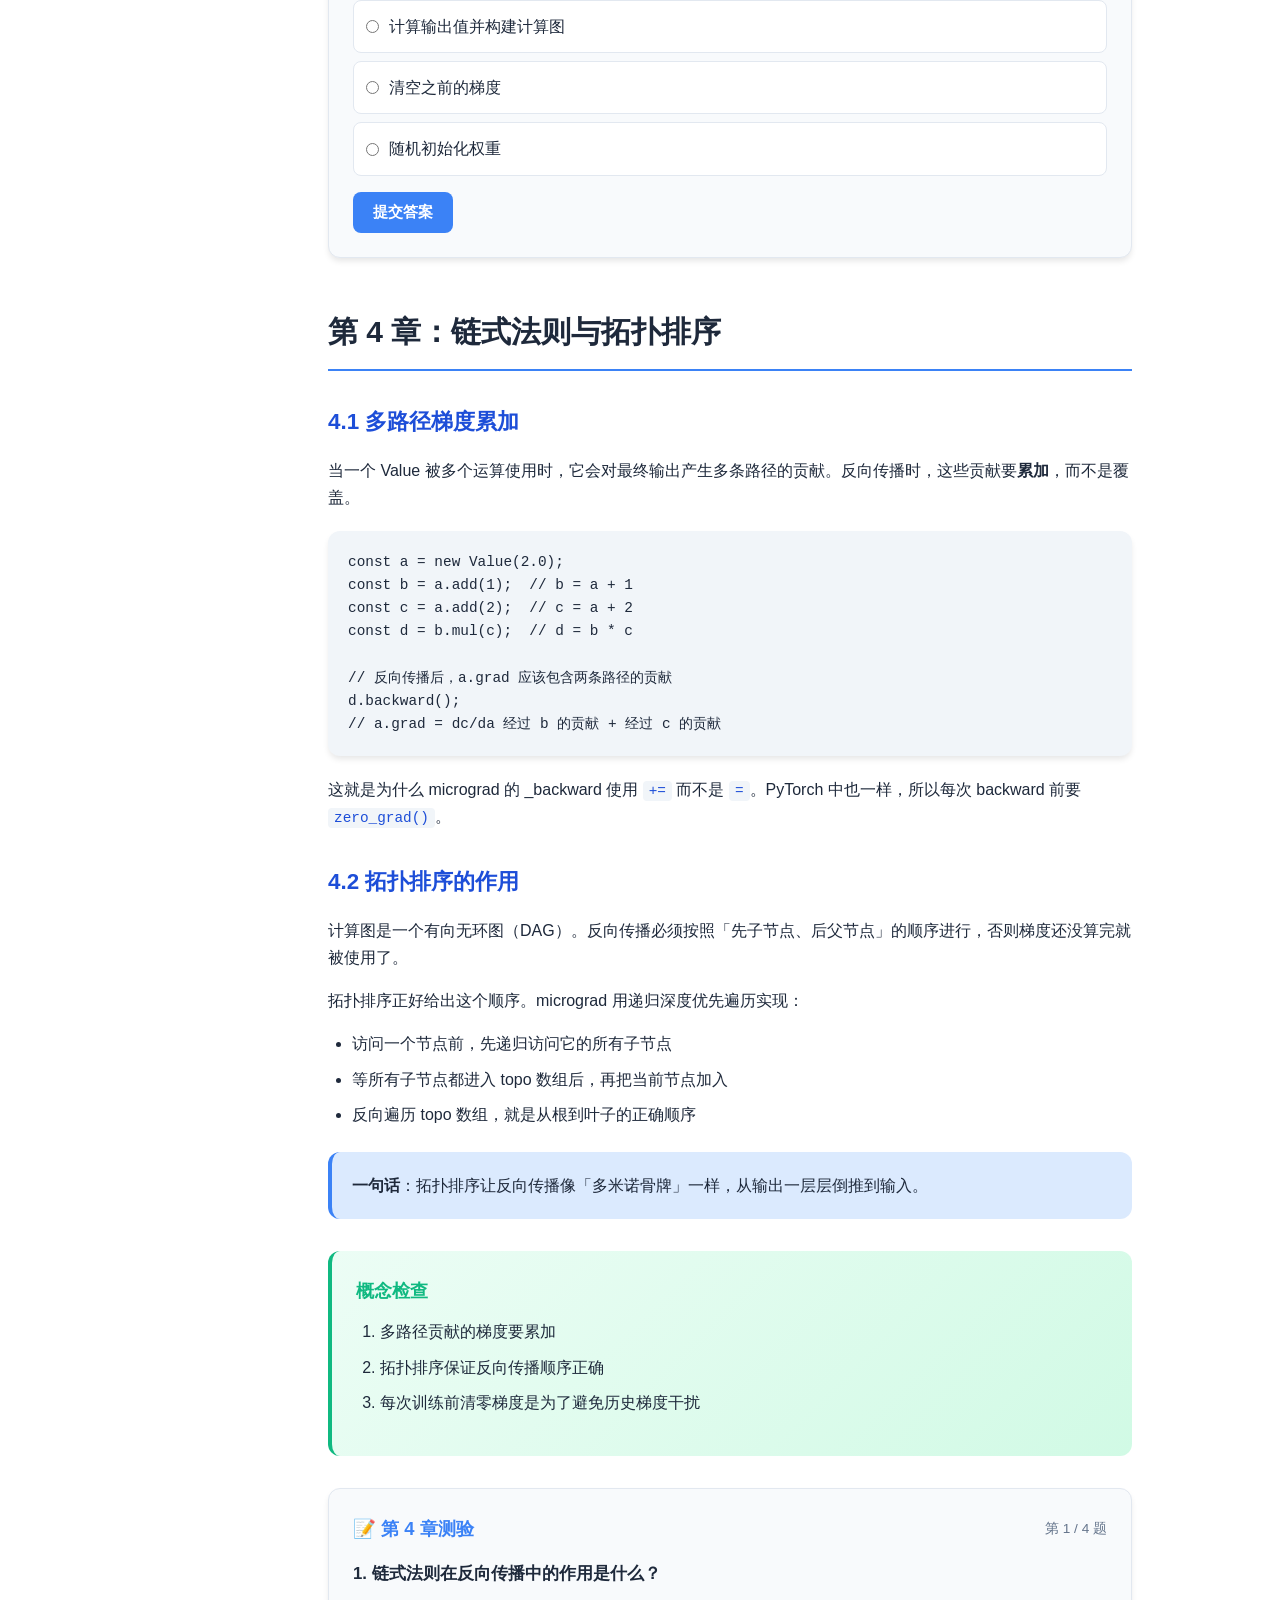
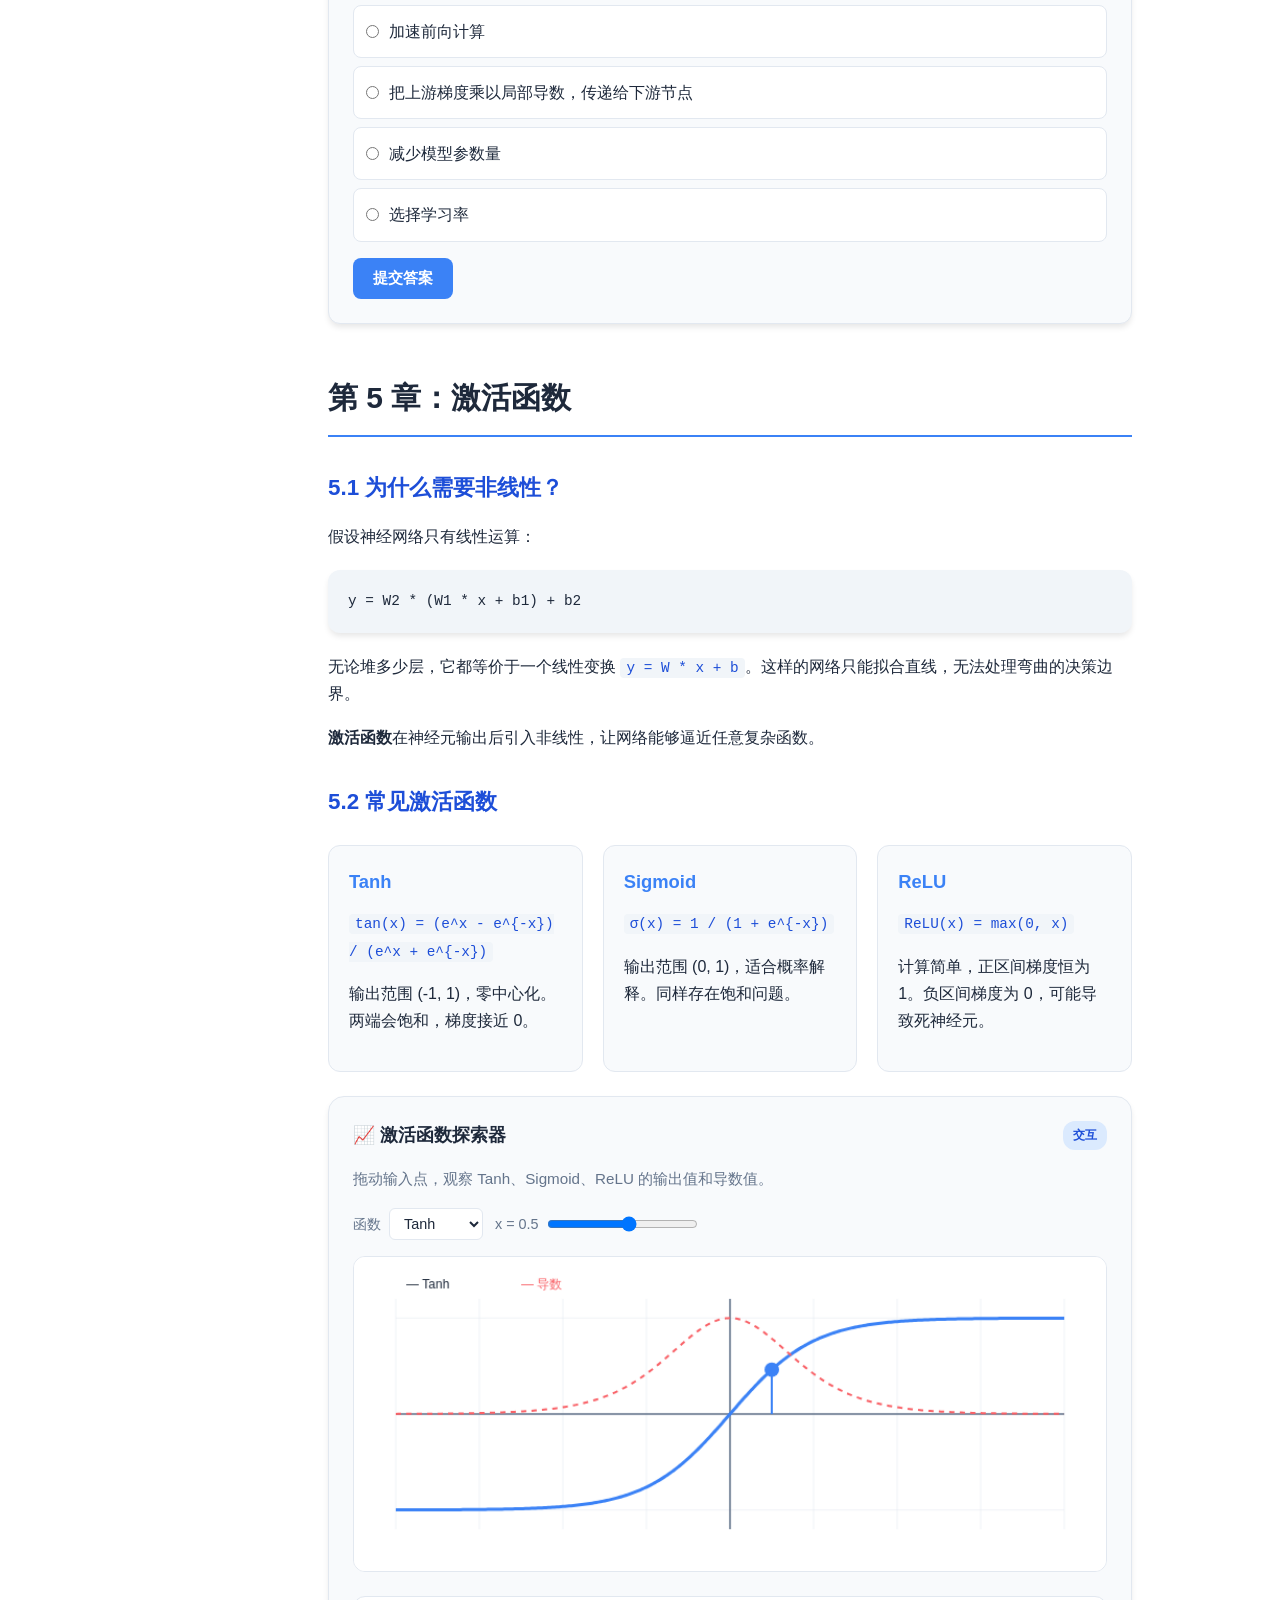
==== commit 3cd91eb7: "Add neural network background primer to micrograd site New "前置知识：神经网络是什么" section covers: - What a n" ====
--- a/micrograd_learning_site/index.html
+++ b/micrograd_learning_site/index.html
@@ -29,6 +29,7 @@
             <div class="nav-section">目录</div>
             <ul class="nav-list">
                 <li class="nav-item"><a href="#intro" class="nav-link">导学</a></li>
+                <li class="nav-item"><a href="#primer" class="nav-link">前置知识：神经网络</a></li>
                 <li class="nav-item"><a href="#chapter1" class="nav-link">第 1 章：Value 与计算图</a></li>
                 <li class="nav-item"><a href="#chapter2" class="nav-link">第 2 章：前向传播</a></li>
                 <li class="nav-item"><a href="#chapter3" class="nav-link">第 3 章：反向传播</a></li>
@@ -112,7 +113,133 @@
                 </a>
             </div>
 
-            <!-- Chapter 1 -->
+            
+            <!-- Prerequisite: Neural Network Background -->
+            <section id="primer">
+                <h2>前置知识：神经网络是什么</h2>
+
+                <p class="section-intro">如果你完全没接触过神经网络，不用慌。micrograd 本身只有 150 行代码，但它背后想解决的问题是「如何让计算机像人一样从数据中学习规律」。这一节用最少的概念帮你铺好背景。</p>
+
+                <h3>0.1 从一个例子开始</h3>
+                <p>假设你要写一个程序判断一张图片是不是猫。传统编程的做法是：</p>
+                <ol>
+                    <li>程序员观察猫的特征（尖耳朵、胡须、圆眼睛）</li>
+                    <li>手动写很多 if-else 规则</li>
+                    <li>发现规则太多、太复杂，根本写不完</li>
+                </ol>
+
+                <p>神经网络的做法完全不同：</p>
+                <ol>
+                    <li>准备很多猫和非猫的图片，标注好答案</li>
+                    <li>让模型自己从图片中总结规律</li>
+                    <li>模型通过「试错」不断调整内部参数，越调越准</li>
+                </ol>
+
+                <div class="highlight-box">
+                    <p><strong>一句话</strong>：神经网络不是人写规则，而是用数据「调」出来的函数。</p>
+                </div>
+
+                <h3>0.2 神经元：最小的计算单元</h3>
+                <p>神经网络的最小单位叫<strong>神经元（neuron）</strong>，它做的计算非常简单：</p>
+
+                <pre><code>输出 = 激活函数( w₁·x₁ + w₂·x₂ + ... + wₙ·xₙ + b )</code></pre>
+
+                <p>其中：</p>
+                <ul>
+                    <li><code>x₁, x₂, ..., xₙ</code>：输入，比如图片的像素值、一句话的编码</li>
+                    <li><code>w₁, w₂, ..., wₙ</code>：<strong>权重（weight）</strong>，表示每个输入的重要性</li>
+                    <li><code>b</code>：<strong>偏置（bias）</strong>，决定神经元是否更容易被激活</li>
+                    <li><strong>激活函数</strong>：给神经元引入非线性，否则多层叠加也只是一条直线</li>
+                </ul>
+
+                <div class="concept-box">
+                    <p><strong>类比：</strong>神经元就像一个投票器。每个输入投一票，权重表示这票的分量，偏置是「通过门槛」，激活函数决定最终是「强烈支持」还是「弃权」。</p>
+                </div>
+
+                <h3>0.3 神经网络：把神经元堆起来</h3>
+                <p>单个神经元能力很弱，但把很多神经元分层连接起来，就能表达复杂函数。</p>
+
+                <ul>
+                    <li><strong>输入层</strong>：接收原始数据（如图片像素、数字特征）</li>
+                    <li><strong>隐藏层</strong>：位于中间的层，负责提取和组合特征</li>
+                    <li><strong>输出层</strong>：给出最终预测（如是猫的概率、分类结果）</li>
+                </ul>
+
+                <div class="demo-container">
+                    <div class="demo-header">
+                        <div class="demo-title">🧠 神经网络结构一览</div>
+                        <span class="demo-badge">交互</span>
+                    </div>
+                    <div class="demo-description">观察一个简单的三层神经网络：输入层、隐藏层、输出层，以及数据如何前向流动。</div>
+                    <div id="mg-network-overview-demo"></div>
+                </div>
+
+                <h3>0.4 训练到底在做什么？</h3>
+                <p>训练神经网络，本质上是一个「猜答案 → 看差多少 → 调整参数」的循环：</p>
+
+                <ol>
+                    <li><strong>前向传播</strong>：输入数据，一层层算到输出，得到预测</li>
+                    <li><strong>计算损失</strong>：比较预测和真实答案，得到「错得多离谱」</li>
+                    <li><strong>反向传播</strong>：计算每个参数对损失的贡献（梯度）</li>
+                    <li><strong>更新参数</strong>：沿负梯度方向微调权重和偏置，让损失变小</li>
+                </ol>
+
+                <div class="process-flow">
+                    <span class="process-step">输入数据</span>
+                    <span class="process-arrow">→</span>
+                    <span class="process-step">前向传播</span>
+                    <span class="process-arrow">→</span>
+                    <span class="process-step">计算损失</span>
+                    <span class="process-arrow">→</span>
+                    <span class="process-step">反向传播</span>
+                    <span class="process-arrow">→</span>
+                    <span class="process-step">更新参数</span>
+                </div>
+
+                <h3>0.5 几个必须知道的概念</h3>
+
+                <div class="comparison comparison-3">
+                    <div class="comparison-box">
+                        <h4>权重 Weight</h4>
+                        <p>神经元对各个输入的重视程度。可正可负，可大可小。训练就是调整这些数字。</p>
+                    </div>
+                    <div class="comparison-box">
+                        <h4>偏置 Bias</h4>
+                        <p>神经元的「触发阈值」。没有偏置，很多函数即使调整权重也无法拟合。</p>
+                    </div>
+                    <div class="comparison-box">
+                        <h4>损失 Loss</h4>
+                        <p>预测与真实答案之间的差距。训练目标就是让损失越来越小。</p>
+                    </div>
+                </div>
+
+                <div class="comparison comparison-3">
+                    <div class="comparison-box">
+                        <h4>梯度 Gradient</h4>
+                        <p>损失对每个参数的敏感度。告诉我们参数该往哪个方向调、调多少。</p>
+                    </div>
+                    <div class="comparison-box">
+                        <h4>激活函数 Activation</h4>
+                        <p>给网络引入非线性。没有它，无论多少层都只能拟合直线。</p>
+                    </div>
+                    <div class="comparison-box">
+                        <h4>学习率 Learning Rate</h4>
+                        <p>每次参数调整的步长。太大容易震荡，太小收敛太慢。</p>
+                    </div>
+                </div>
+
+                <div class="concept-check">
+                    <h4>概念检查</h4>
+                    <ol>
+                        <li>神经网络用数据自动学习规律，而不是人工写规则</li>
+                        <li>神经元 = 加权求和 + 偏置 + 激活函数</li>
+                        <li>训练 = 前向传播 → 算损失 → 反向传播 → 更新参数</li>
+                        <li>梯度告诉我们每个参数该怎么调</li>
+                    </ol>
+                </div>
+            </section>
+
+<!-- Chapter 1 -->
             <section id="chapter1">
                 <h2>第 1 章：Value 对象与计算图</h2>
 
@@ -623,6 +750,7 @@
     <script src="js/main.js"></script>
     <script src="js/quiz.js"></script>
     <script src="js/cases.js"></script>
+    <script src="js/demos/network-overview.js"></script>
     <script src="js/demos/computational-graph.js"></script>
     <script src="js/demos/scalar-autodiff.js"></script>
     <script src="js/demos/activation-functions.js"></script>
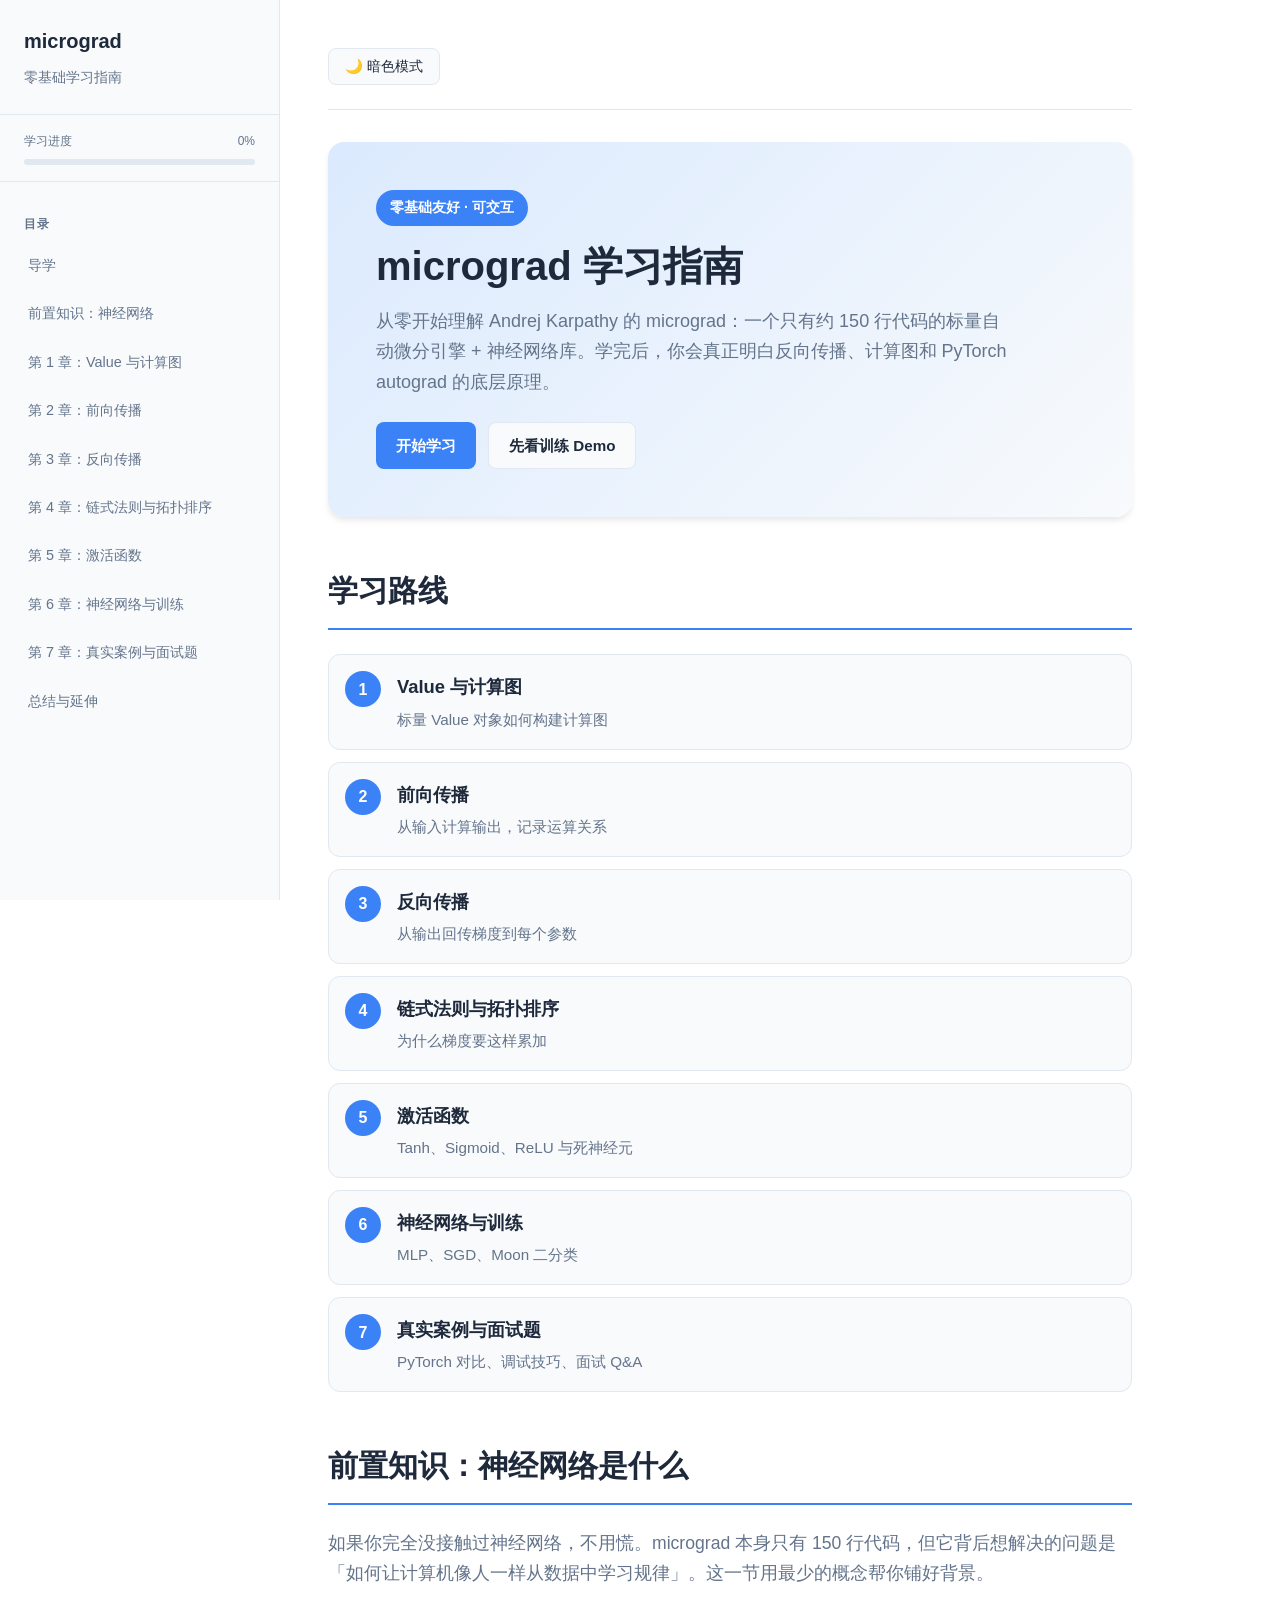
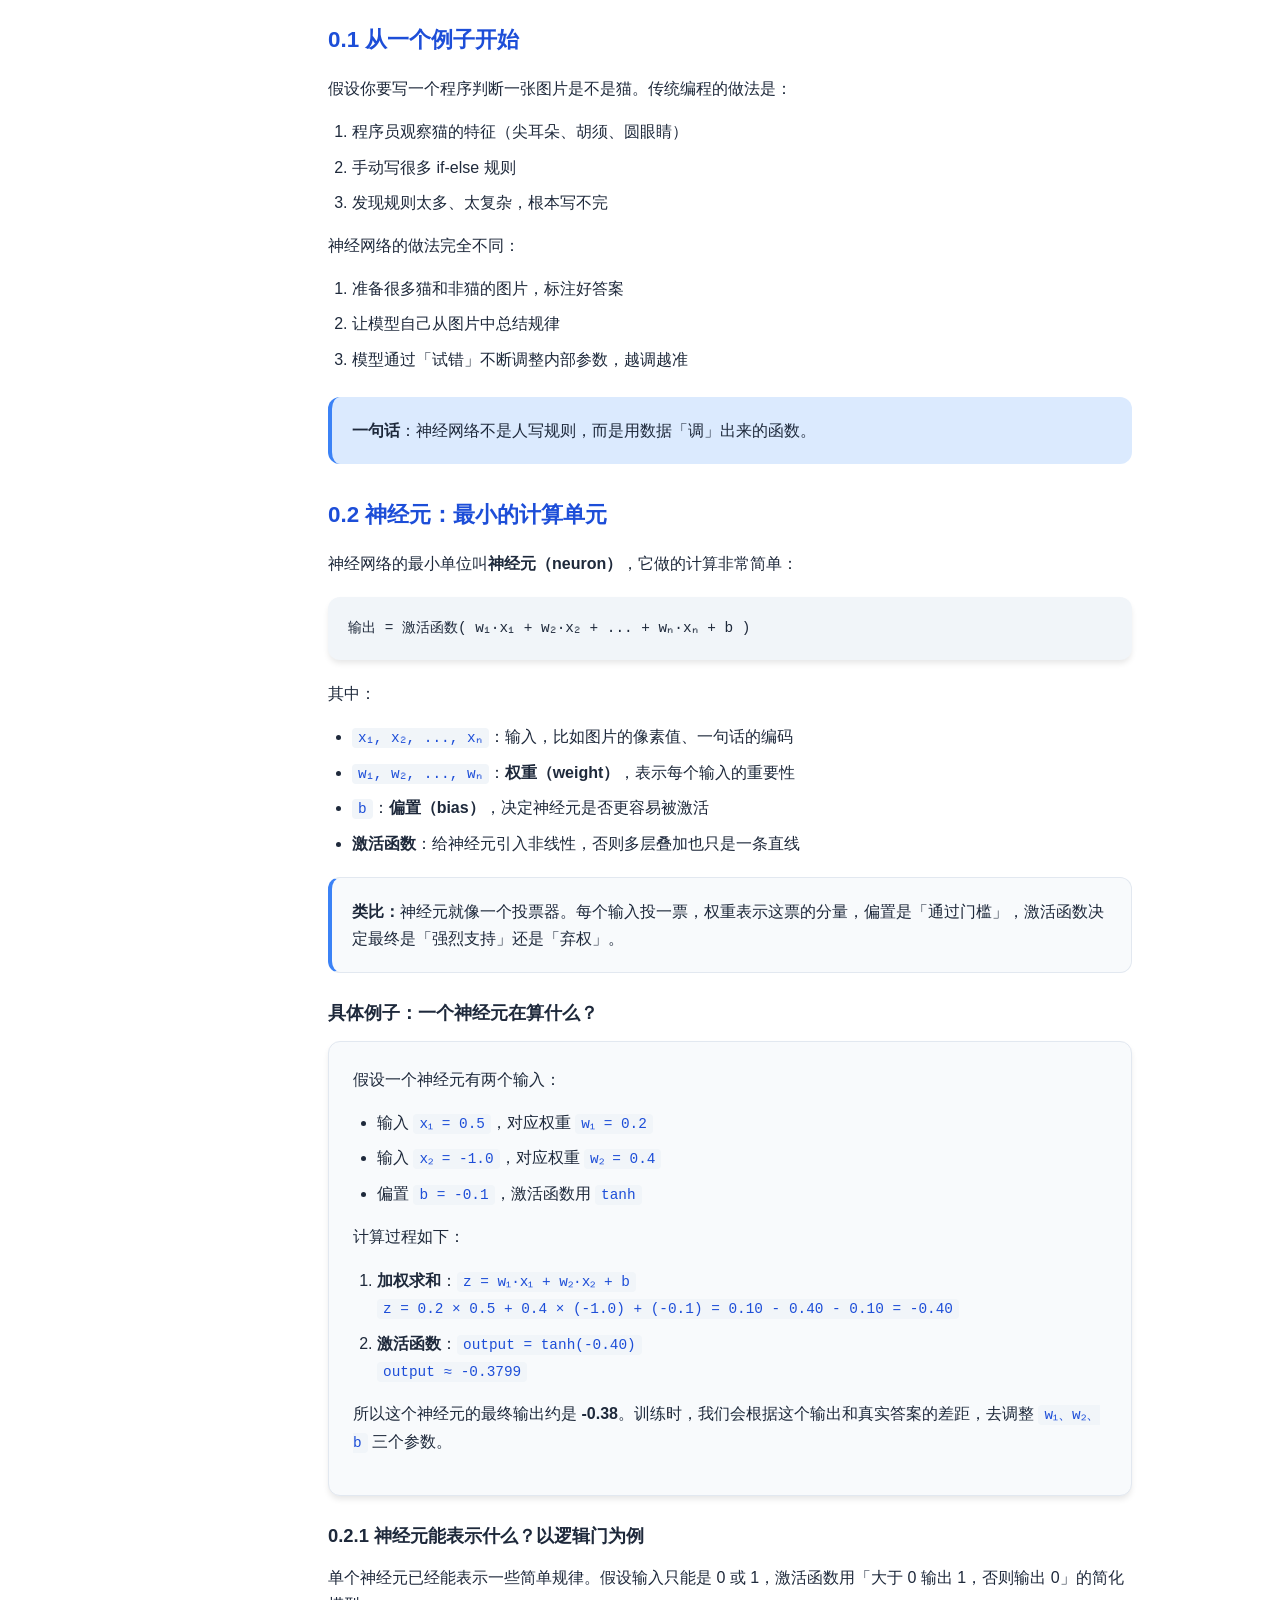
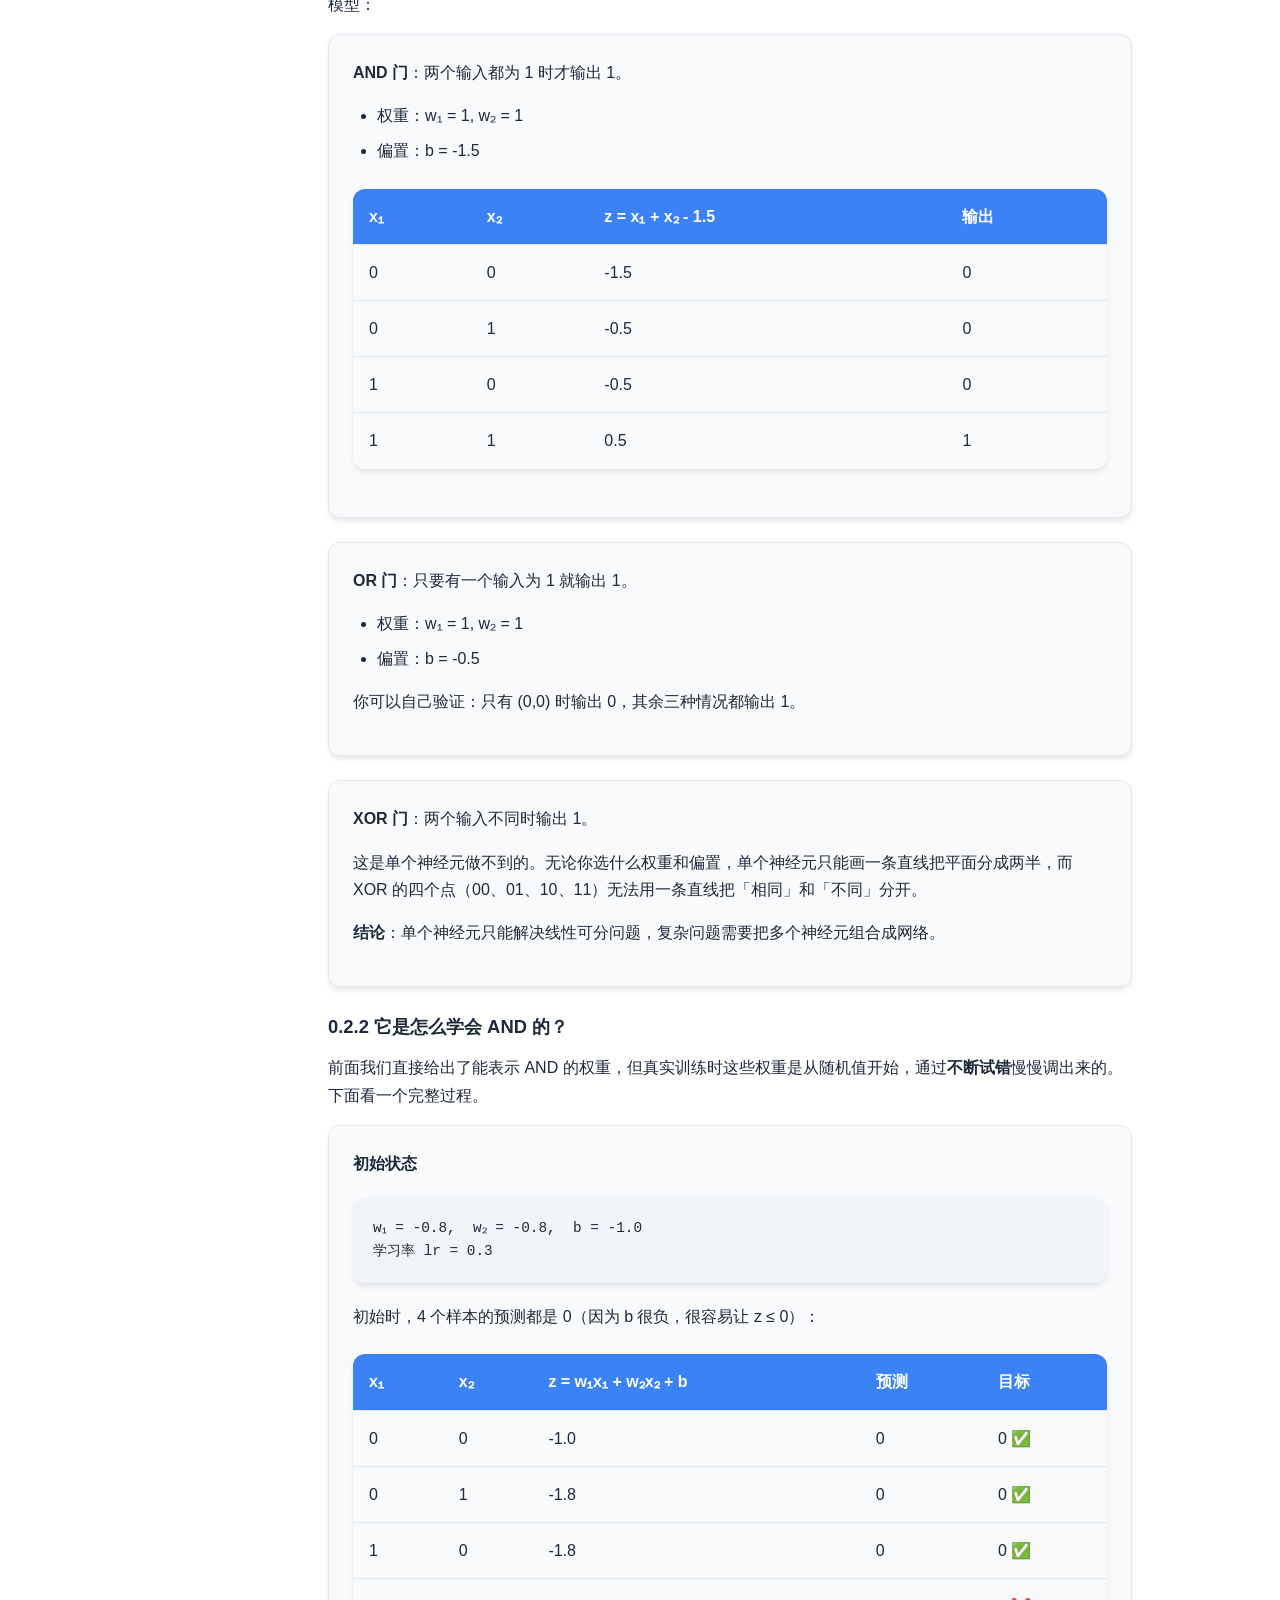
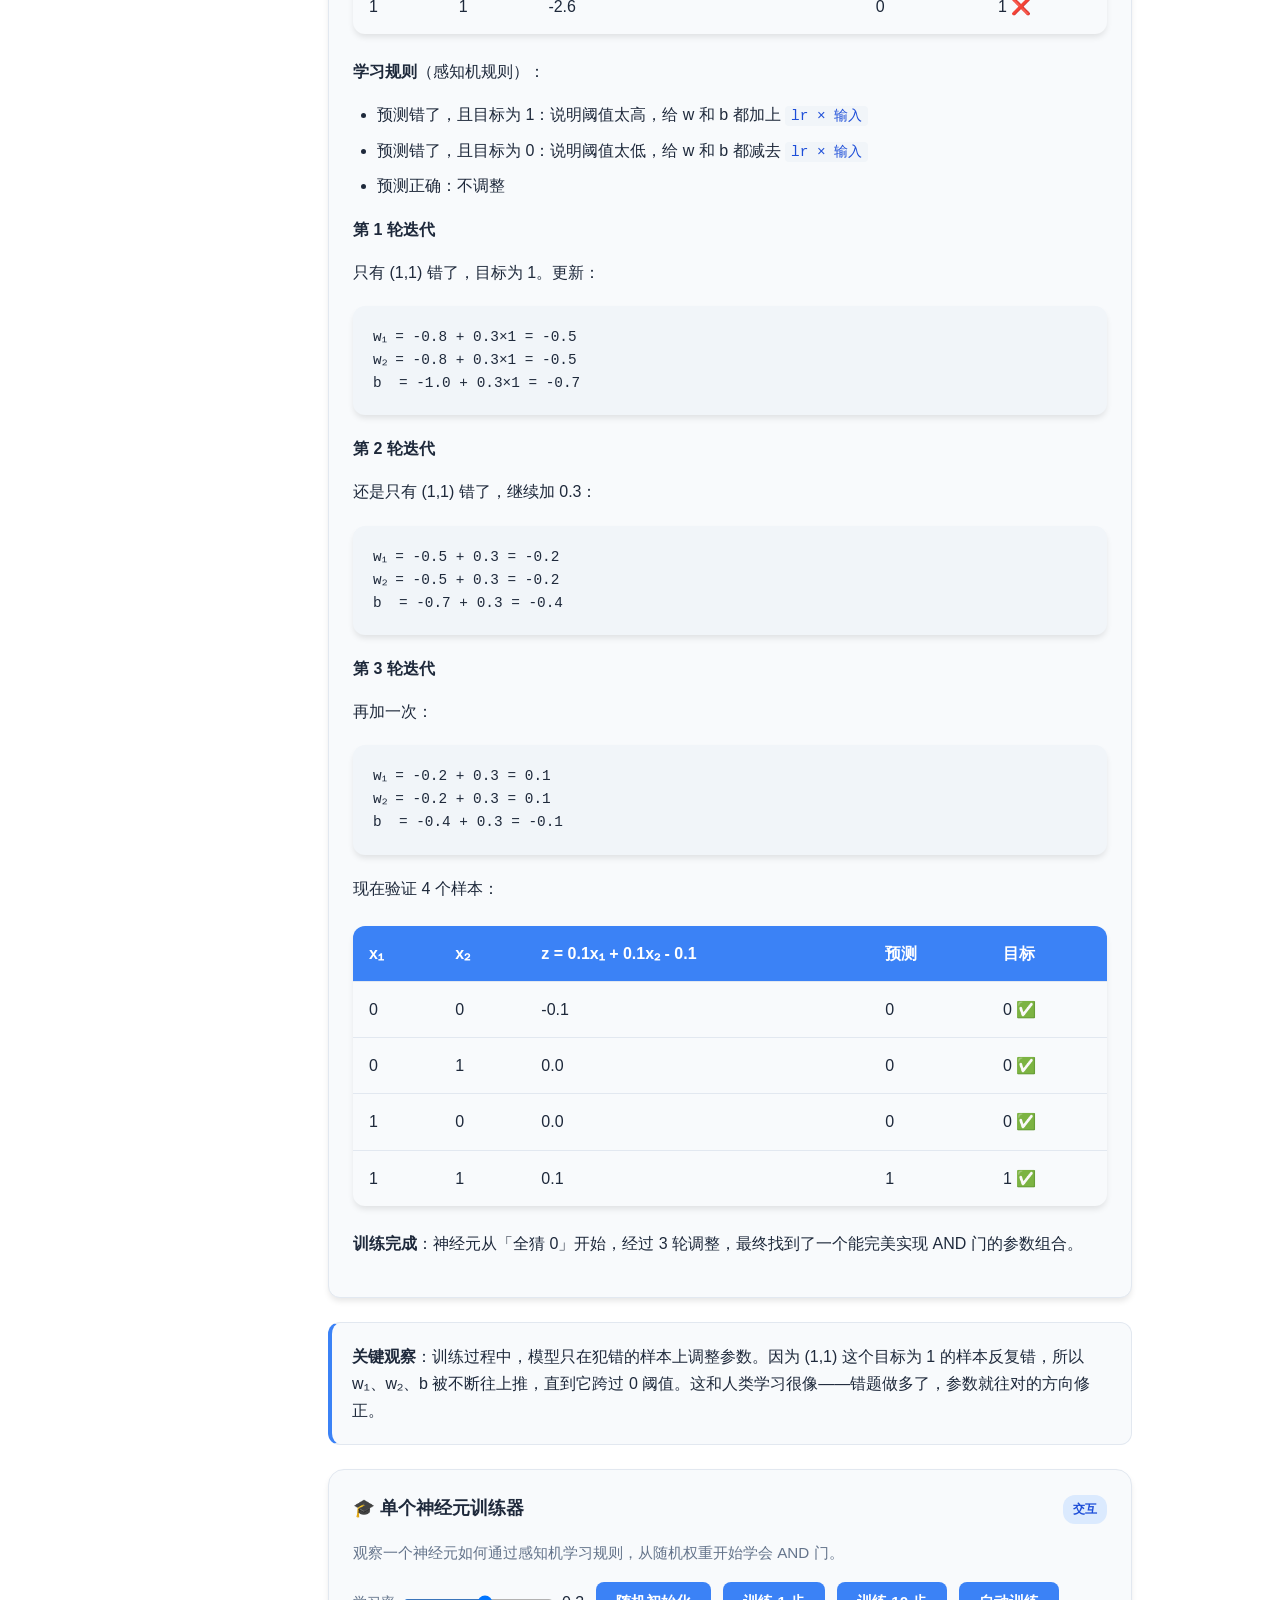
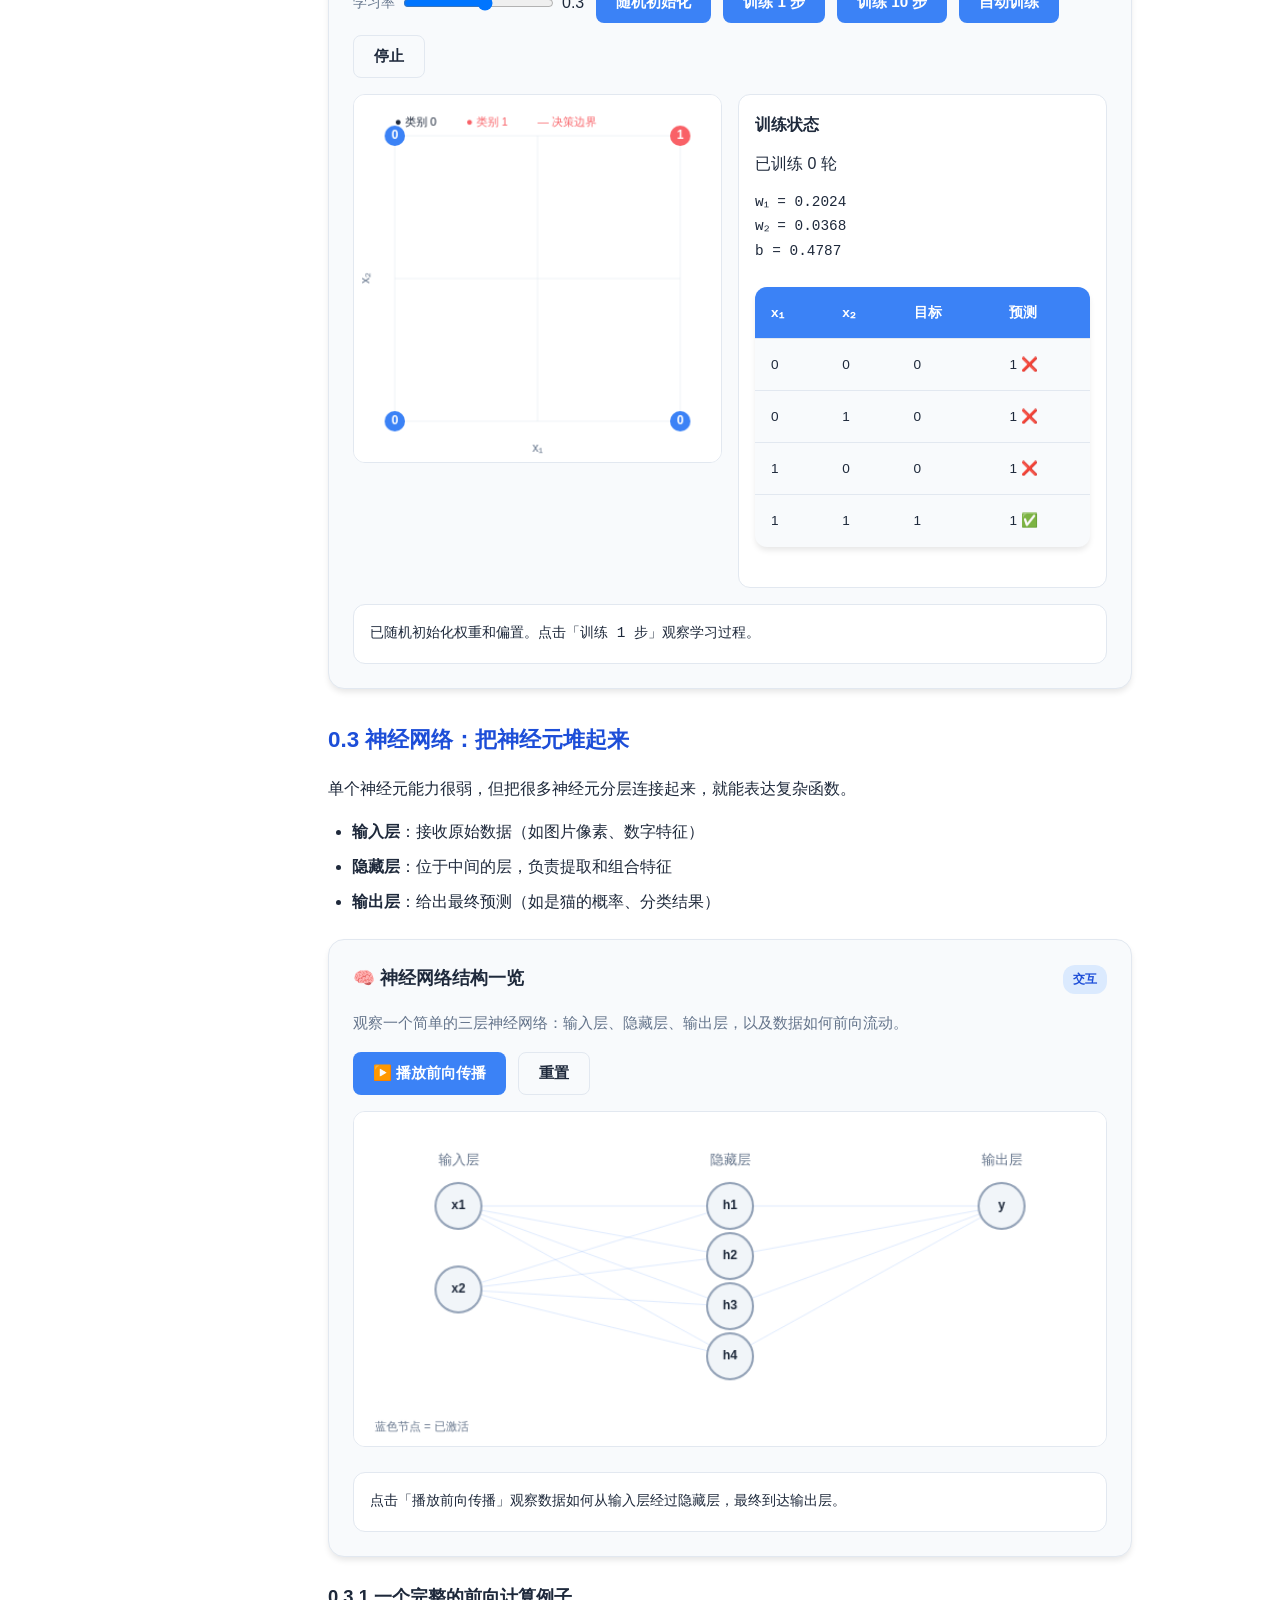
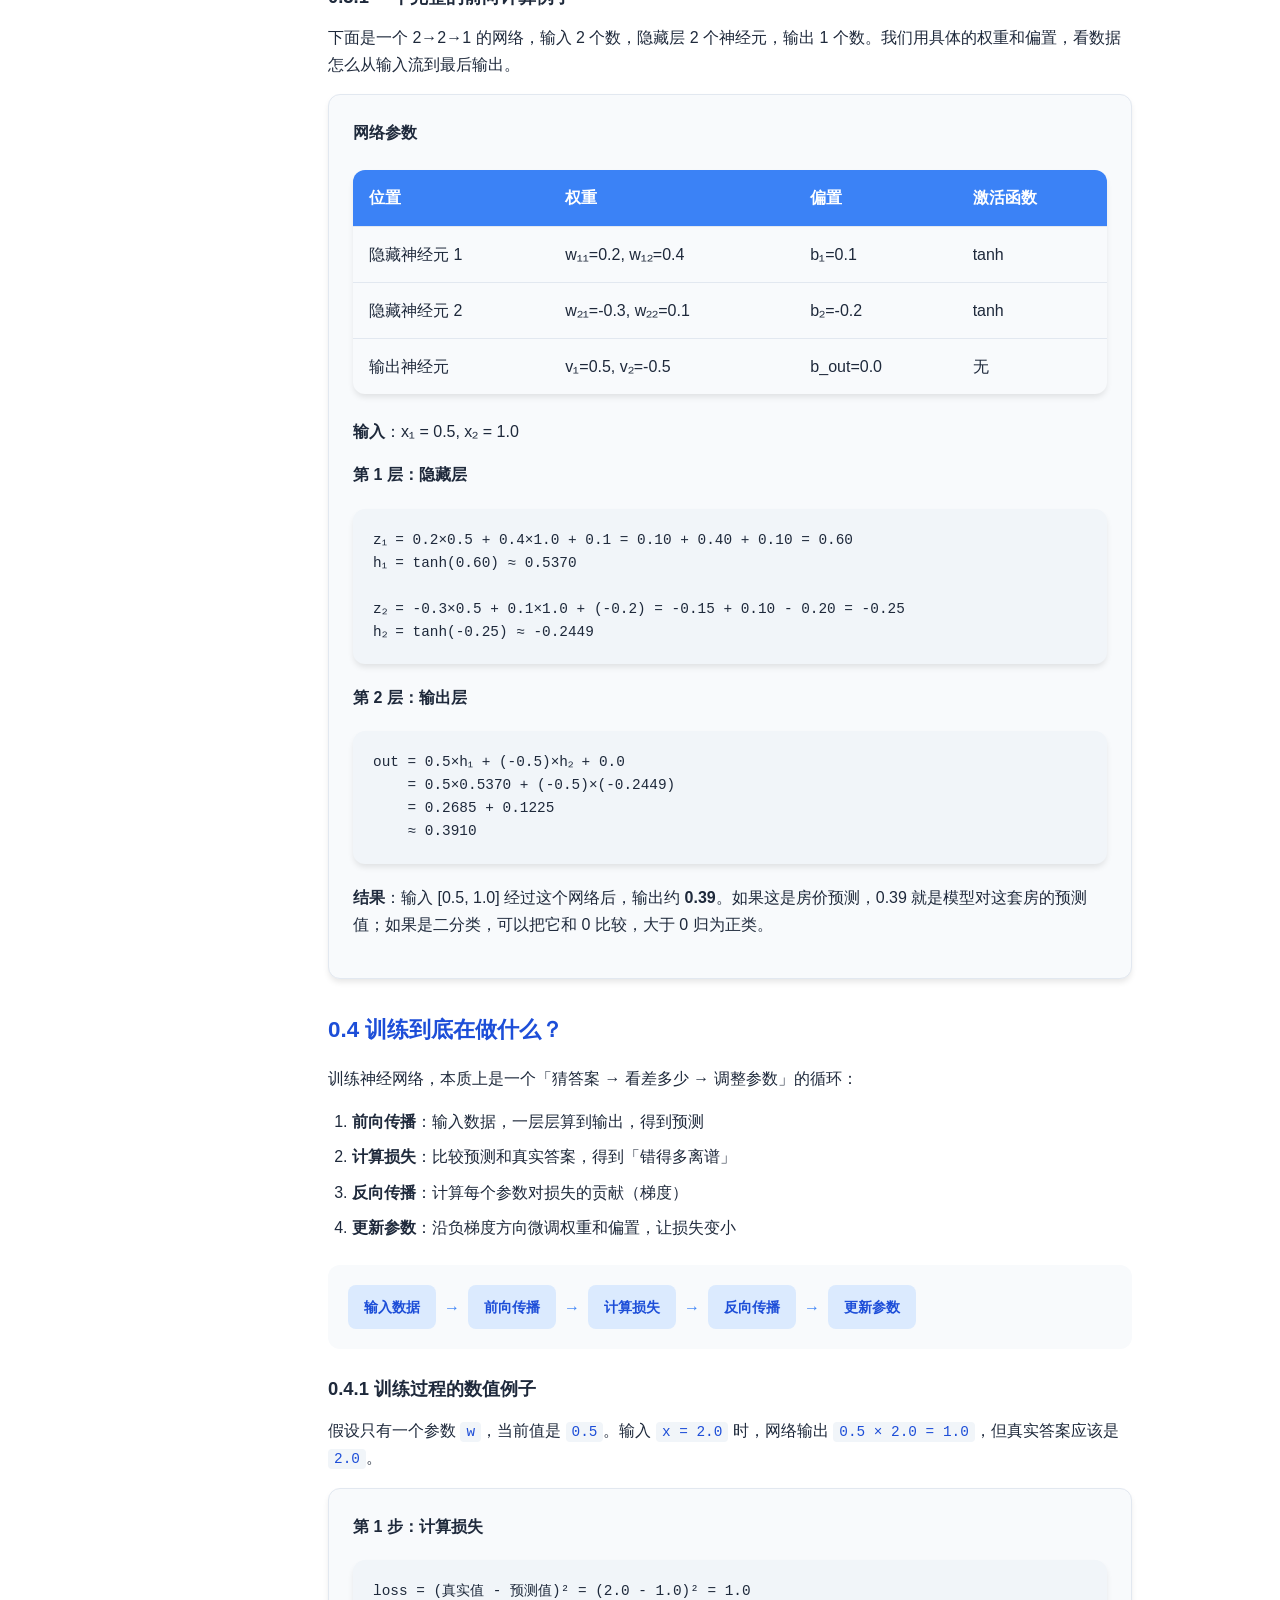
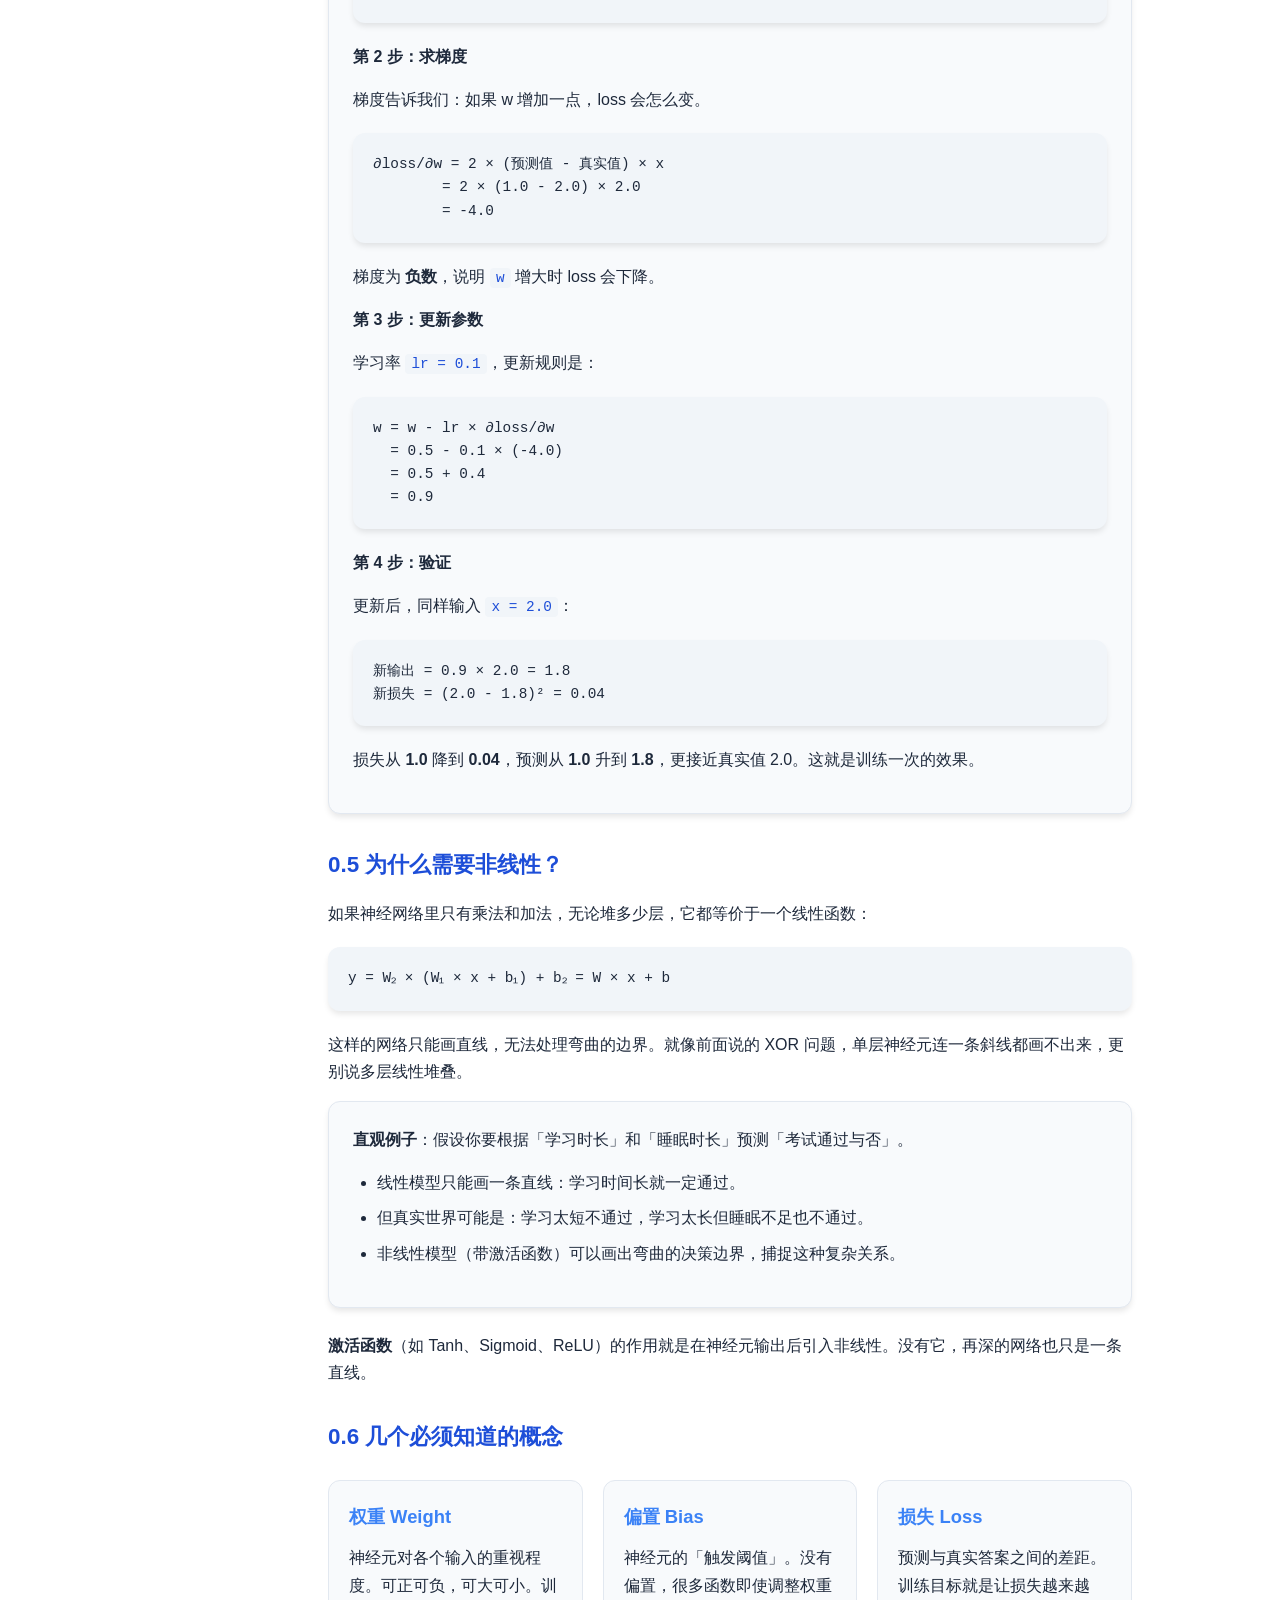
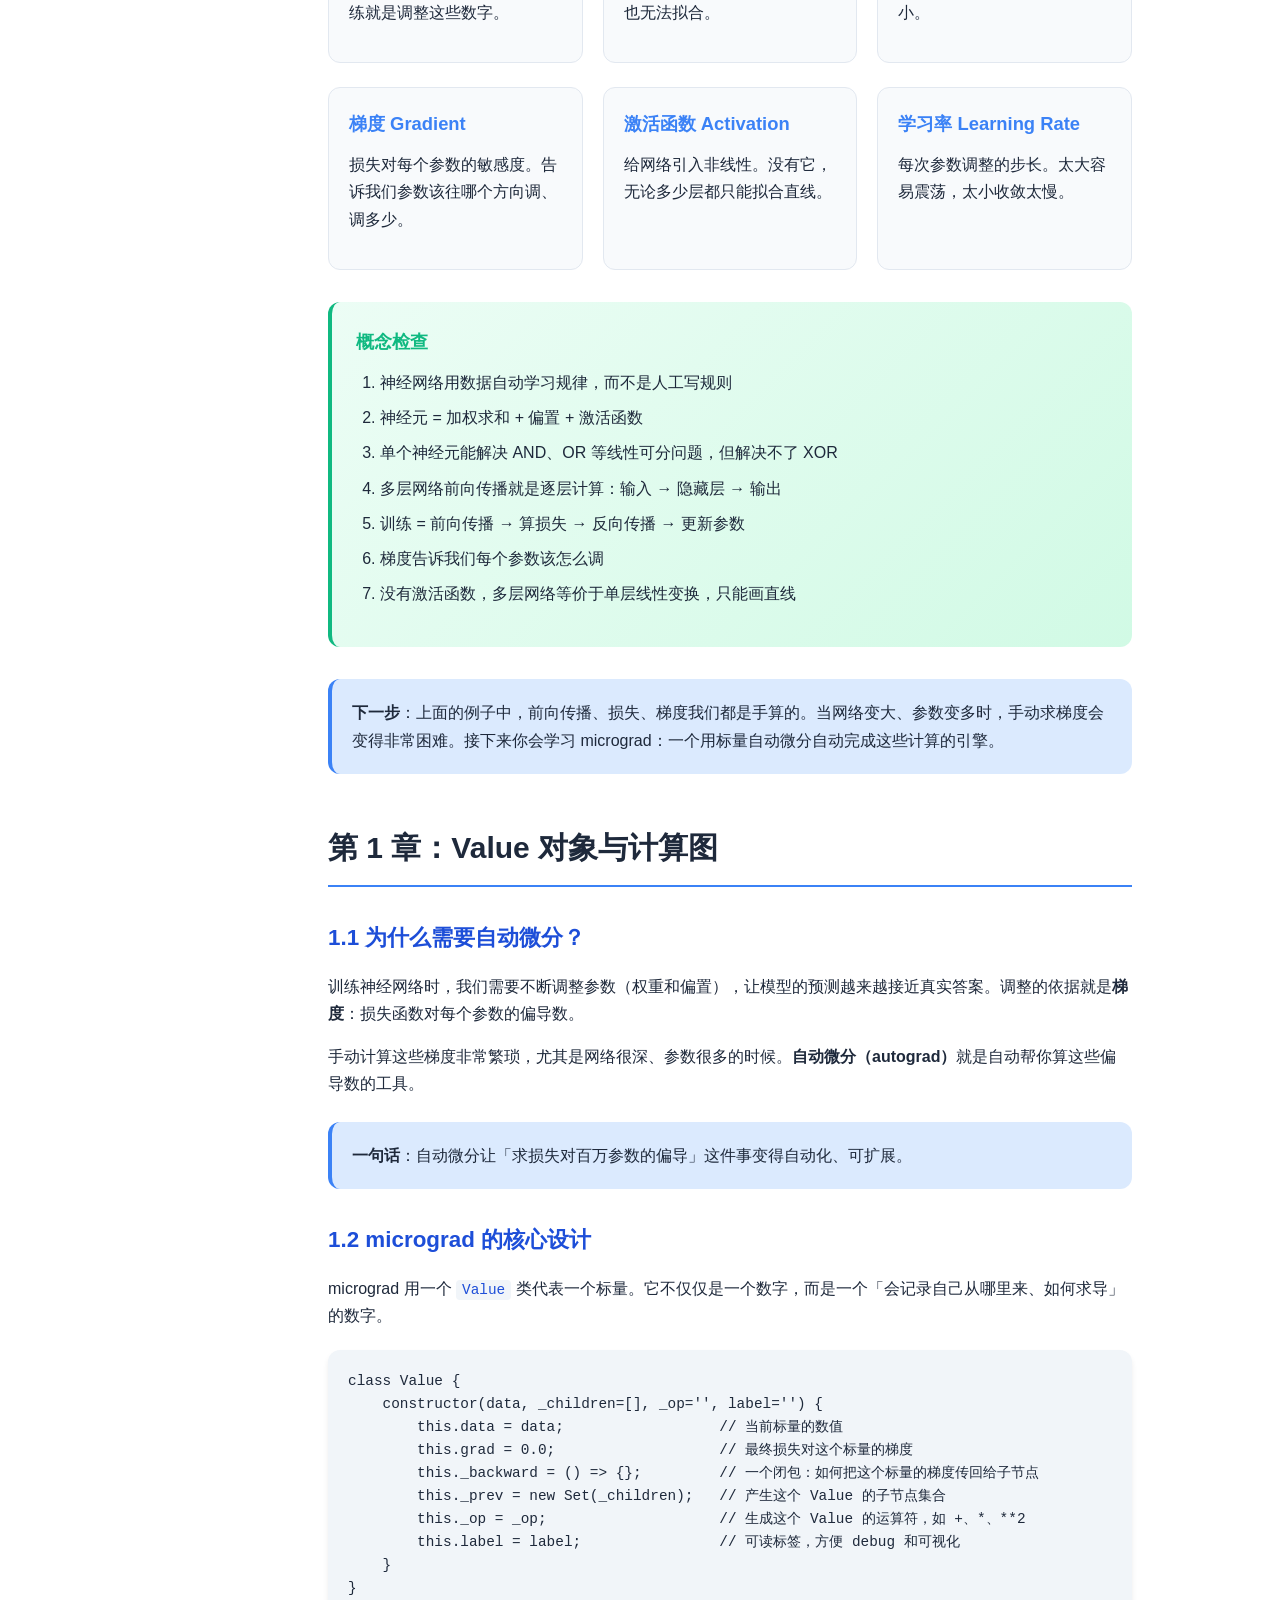
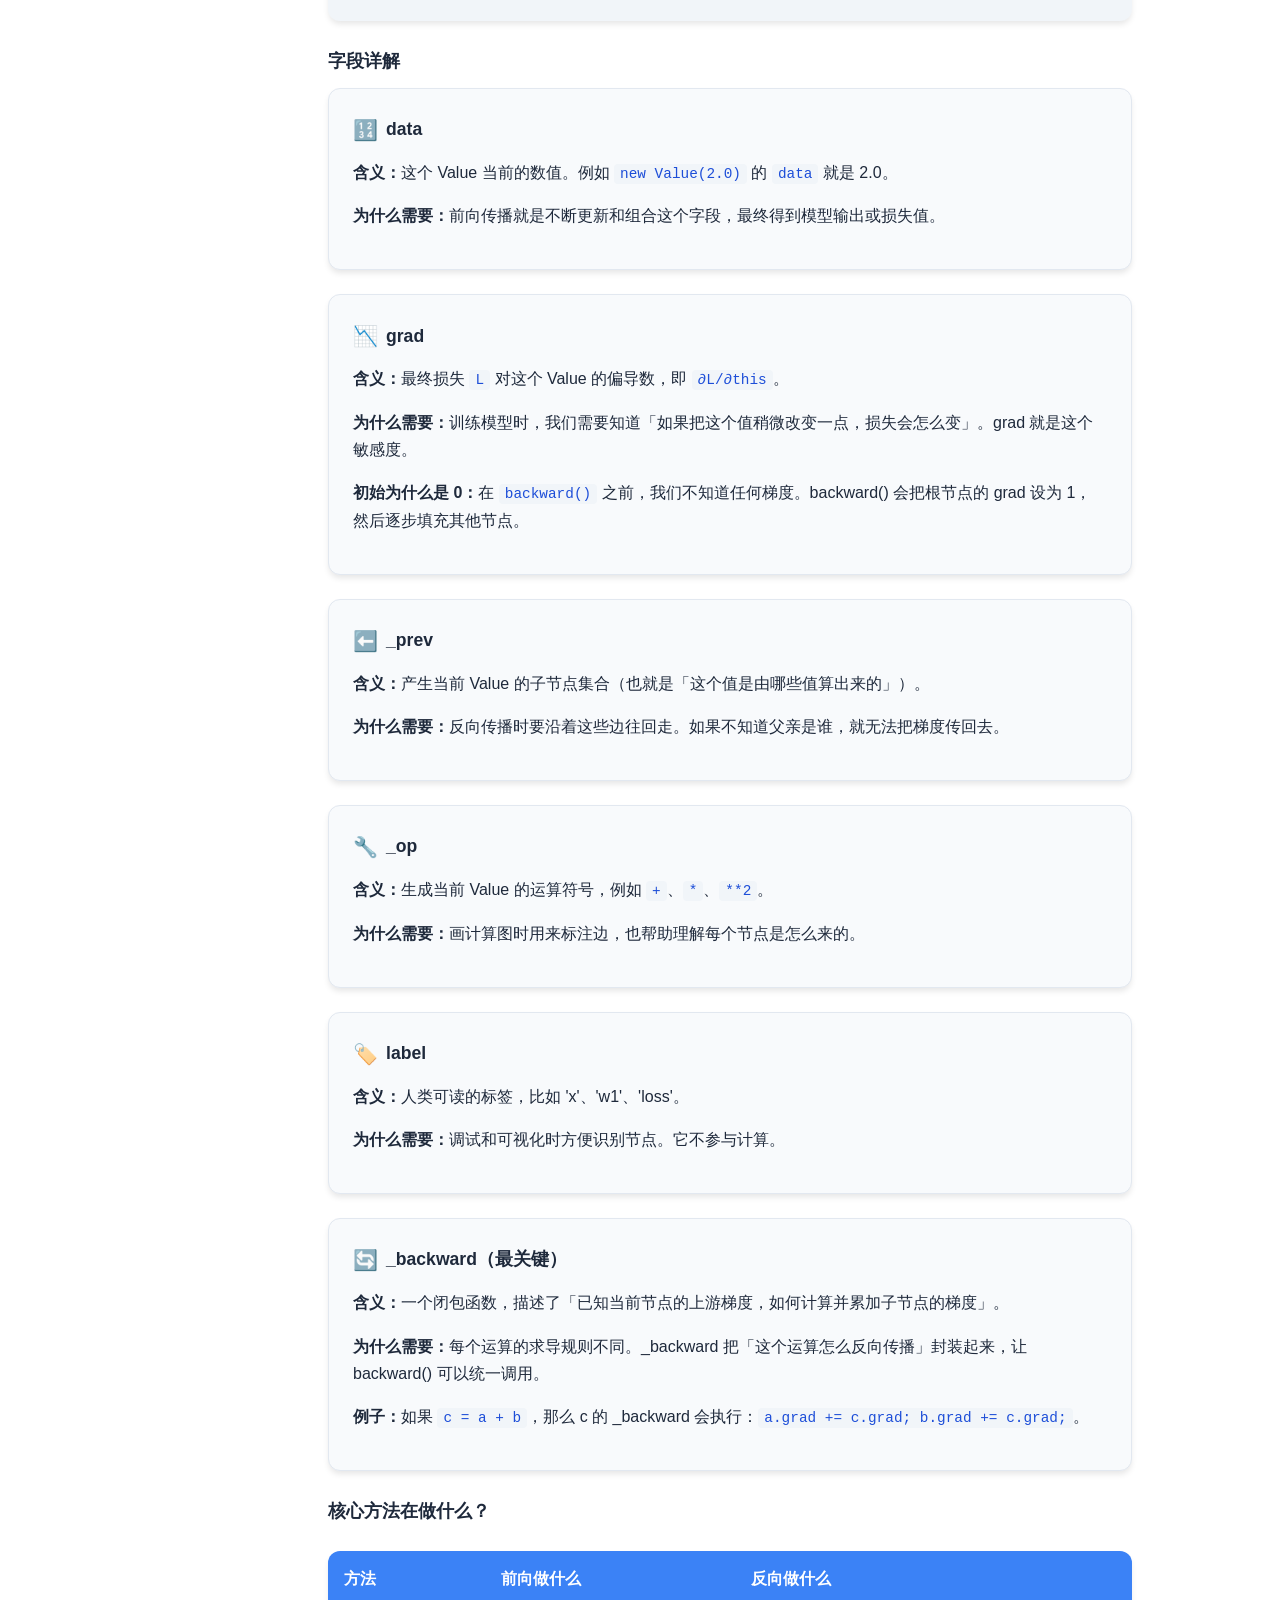
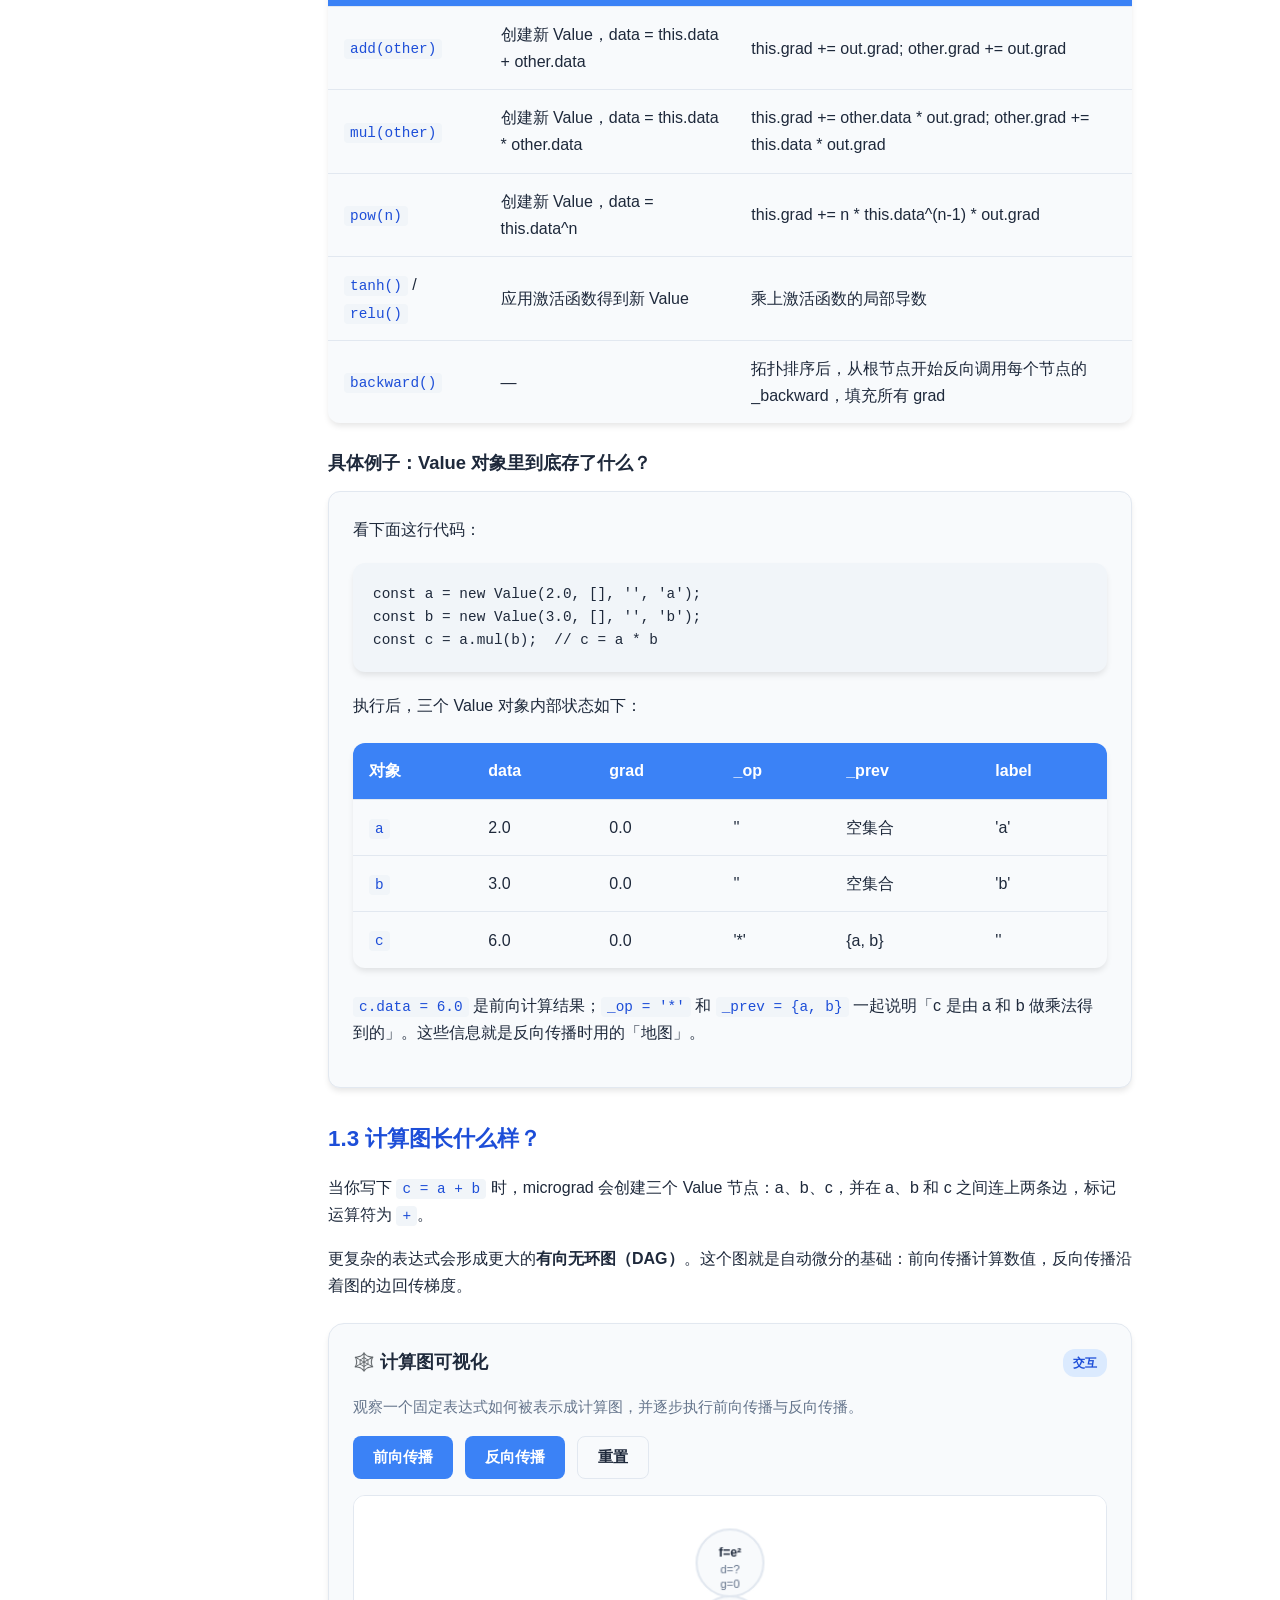
==== commit e1c2580b: "更新 README，新增神经网络文章与 K3 技术报告 - 更新根目录 README，补充 神经网络/ 和 K3/ 说明 - 新增激活函数与 CNN 两篇深度技术文章及配套插图 - 新增 Kimi K" ====
--- a/micrograd_learning_site/index.html
+++ b/micrograd_learning_site/index.html
@@ -156,6 +156,185 @@
                     <p><strong>类比：</strong>神经元就像一个投票器。每个输入投一票，权重表示这票的分量，偏置是「通过门槛」，激活函数决定最终是「强烈支持」还是「弃权」。</p>
                 </div>
 
+                <h4>具体例子：一个神经元在算什么？</h4>
+                <div class="card">
+                    <p>假设一个神经元有两个输入：</p>
+                    <ul>
+                        <li>输入 <code>x₁ = 0.5</code>，对应权重 <code>w₁ = 0.2</code></li>
+                        <li>输入 <code>x₂ = -1.0</code>，对应权重 <code>w₂ = 0.4</code></li>
+                        <li>偏置 <code>b = -0.1</code>，激活函数用 <code>tanh</code></li>
+                    </ul>
+                    <p>计算过程如下：</p>
+                    <ol>
+                        <li><strong>加权求和</strong>：<code>z = w₁·x₁ + w₂·x₂ + b</code><br>
+                            <code>z = 0.2 × 0.5 + 0.4 × (-1.0) + (-0.1) = 0.10 - 0.40 - 0.10 = -0.40</code></li>
+                        <li><strong>激活函数</strong>：<code>output = tanh(-0.40)</code><br>
+                            <code>output ≈ -0.3799</code></li>
+                    </ol>
+                    <p>所以这个神经元的最终输出约是 <strong>-0.38</strong>。训练时，我们会根据这个输出和真实答案的差距，去调整 <code>w₁、w₂、b</code> 三个参数。</p>
+                </div>
+
+                <h4>0.2.1 神经元能表示什么？以逻辑门为例</h4>
+                <p>单个神经元已经能表示一些简单规律。假设输入只能是 0 或 1，激活函数用「大于 0 输出 1，否则输出 0」的简化模型：</p>
+
+                <div class="card">
+                    <p><strong>AND 门</strong>：两个输入都为 1 时才输出 1。</p>
+                    <ul>
+                        <li>权重：w₁ = 1, w₂ = 1</li>
+                        <li>偏置：b = -1.5</li>
+                    </ul>
+                    <table>
+                        <tr>
+                            <th>x₁</th>
+                            <th>x₂</th>
+                            <th>z = x₁ + x₂ - 1.5</th>
+                            <th>输出</th>
+                        </tr>
+                        <tr>
+                            <td>0</td>
+                            <td>0</td>
+                            <td>-1.5</td>
+                            <td>0</td>
+                        </tr>
+                        <tr>
+                            <td>0</td>
+                            <td>1</td>
+                            <td>-0.5</td>
+                            <td>0</td>
+                        </tr>
+                        <tr>
+                            <td>1</td>
+                            <td>0</td>
+                            <td>-0.5</td>
+                            <td>0</td>
+                        </tr>
+                        <tr>
+                            <td>1</td>
+                            <td>1</td>
+                            <td>0.5</td>
+                            <td>1</td>
+                        </tr>
+                    </table>
+                </div>
+
+                <div class="card">
+                    <p><strong>OR 门</strong>：只要有一个输入为 1 就输出 1。</p>
+                    <ul>
+                        <li>权重：w₁ = 1, w₂ = 1</li>
+                        <li>偏置：b = -0.5</li>
+                    </ul>
+                    <p>你可以自己验证：只有 (0,0) 时输出 0，其余三种情况都输出 1。</p>
+                </div>
+
+                <div class="card">
+                    <p><strong>XOR 门</strong>：两个输入不同时输出 1。</p>
+                    <p>这是单个神经元做不到的。无论你选什么权重和偏置，单个神经元只能画一条直线把平面分成两半，而 XOR 的四个点（00、01、10、11）无法用一条直线把「相同」和「不同」分开。</p>
+                    <p><strong>结论</strong>：单个神经元只能解决线性可分问题，复杂问题需要把多个神经元组合成网络。</p>
+                </div>
+
+                <h4>0.2.2 它是怎么学会 AND 的？</h4>
+                <p>前面我们直接给出了能表示 AND 的权重，但真实训练时这些权重是从随机值开始，通过<strong>不断试错</strong>慢慢调出来的。下面看一个完整过程。</p>
+
+                <div class="card">
+                    <p><strong>初始状态</strong></p>
+                    <pre><code>w₁ = -0.8,  w₂ = -0.8,  b = -1.0
+学习率 lr = 0.3</code></pre>
+
+                    <p>初始时，4 个样本的预测都是 0（因为 b 很负，很容易让 z ≤ 0）：</p>
+                    <table>
+                        <tr>
+                            <th>x₁</th>
+                            <th>x₂</th>
+                            <th>z = w₁x₁ + w₂x₂ + b</th>
+                            <th>预测</th>
+                            <th>目标</th>
+                        </tr>
+                        <tr>
+                            <td>0</td>
+                            <td>0</td>
+                            <td>-1.0</td>
+                            <td>0</td>
+                            <td>0 ✅</td>
+                        </tr>
+                        <tr>
+                            <td>0</td>
+                            <td>1</td>
+                            <td>-1.8</td>
+                            <td>0</td>
+                            <td>0 ✅</td>
+                        </tr>
+                        <tr>
+                            <td>1</td>
+                            <td>0</td>
+                            <td>-1.8</td>
+                            <td>0</td>
+                            <td>0 ✅</td>
+                        </tr>
+                        <tr>
+                            <td>1</td>
+                            <td>1</td>
+                            <td>-2.6</td>
+                            <td>0</td>
+                            <td>1 ❌</td>
+                        </tr>
+                    </table>
+
+                    <p><strong>学习规则</strong>（感知机规则）：</p>
+                    <ul>
+                        <li>预测错了，且目标为 1：说明阈值太高，给 w 和 b 都加上 <code>lr × 输入</code></li>
+                        <li>预测错了，且目标为 0：说明阈值太低，给 w 和 b 都减去 <code>lr × 输入</code></li>
+                        <li>预测正确：不调整</li>
+                    </ul>
+
+                    <p><strong>第 1 轮迭代</strong></p>
+                    <p>只有 (1,1) 错了，目标为 1。更新：</p>
+                    <pre><code>w₁ = -0.8 + 0.3×1 = -0.5
+w₂ = -0.8 + 0.3×1 = -0.5
+b  = -1.0 + 0.3×1 = -0.7</code></pre>
+
+                    <p><strong>第 2 轮迭代</strong></p>
+                    <p>还是只有 (1,1) 错了，继续加 0.3：</p>
+                    <pre><code>w₁ = -0.5 + 0.3 = -0.2
+w₂ = -0.5 + 0.3 = -0.2
+b  = -0.7 + 0.3 = -0.4</code></pre>
+
+                    <p><strong>第 3 轮迭代</strong></p>
+                    <p>再加一次：</p>
+                    <pre><code>w₁ = -0.2 + 0.3 = 0.1
+w₂ = -0.2 + 0.3 = 0.1
+b  = -0.4 + 0.3 = -0.1</code></pre>
+
+                    <p>现在验证 4 个样本：</p>
+                    <table>
+                        <tr>
+                            <th>x₁</th>
+                            <th>x₂</th>
+                            <th>z = 0.1x₁ + 0.1x₂ - 0.1</th>
+                            <th>预测</th>
+                            <th>目标</th>
+                        </tr>
+                        <tr><td>0</td><td>0</td><td>-0.1</td><td>0</td><td>0 ✅</td></tr>
+                        <tr><td>0</td><td>1</td><td>0.0</td><td>0</td><td>0 ✅</td></tr>
+                        <tr><td>1</td><td>0</td><td>0.0</td><td>0</td><td>0 ✅</td></tr>
+                        <tr><td>1</td><td>1</td><td>0.1</td><td>1</td><td>1 ✅</td></tr>
+                    </table>
+
+                    <p><strong>训练完成</strong>：神经元从「全猜 0」开始，经过 3 轮调整，最终找到了一个能完美实现 AND 门的参数组合。</p>
+                </div>
+
+                <div class="concept-box">
+                    <p><strong>关键观察</strong>：训练过程中，模型只在犯错的样本上调整参数。因为 (1,1) 这个目标为 1 的样本反复错，所以 w₁、w₂、b 被不断往上推，直到它跨过 0 阈值。这和人类学习很像——错题做多了，参数就往对的方向修正。</p>
+                </div>
+
+                <div class="demo-container">
+                    <div class="demo-header">
+                        <div class="demo-title">🎓 单个神经元训练器</div>
+                        <span class="demo-badge">交互</span>
+                    </div>
+                    <div class="demo-description">观察一个神经元如何通过感知机学习规则，从随机权重开始学会 AND 门。</div>
+                    <div id="mg-single-neuron-trainer-demo"></div>
+                </div>
+
                 <h3>0.3 神经网络：把神经元堆起来</h3>
                 <p>单个神经元能力很弱，但把很多神经元分层连接起来，就能表达复杂函数。</p>
 
@@ -172,6 +351,56 @@
                     </div>
                     <div class="demo-description">观察一个简单的三层神经网络：输入层、隐藏层、输出层，以及数据如何前向流动。</div>
                     <div id="mg-network-overview-demo"></div>
+                </div>
+
+                <h4>0.3.1 一个完整的前向计算例子</h4>
+                <p>下面是一个 2→2→1 的网络，输入 2 个数，隐藏层 2 个神经元，输出 1 个数。我们用具体的权重和偏置，看数据怎么从输入流到最后输出。</p>
+
+                <div class="card">
+                    <p><strong>网络参数</strong></p>
+                    <table>
+                        <tr>
+                            <th>位置</th>
+                            <th>权重</th>
+                            <th>偏置</th>
+                            <th>激活函数</th>
+                        </tr>
+                        <tr>
+                            <td>隐藏神经元 1</td>
+                            <td>w₁₁=0.2, w₁₂=0.4</td>
+                            <td>b₁=0.1</td>
+                            <td>tanh</td>
+                        </tr>
+                        <tr>
+                            <td>隐藏神经元 2</td>
+                            <td>w₂₁=-0.3, w₂₂=0.1</td>
+                            <td>b₂=-0.2</td>
+                            <td>tanh</td>
+                        </tr>
+                        <tr>
+                            <td>输出神经元</td>
+                            <td>v₁=0.5, v₂=-0.5</td>
+                            <td>b_out=0.0</td>
+                            <td>无</td>
+                        </tr>
+                    </table>
+
+                    <p><strong>输入</strong>：x₁ = 0.5, x₂ = 1.0</p>
+
+                    <p><strong>第 1 层：隐藏层</strong></p>
+                    <pre><code>z₁ = 0.2×0.5 + 0.4×1.0 + 0.1 = 0.10 + 0.40 + 0.10 = 0.60
+h₁ = tanh(0.60) ≈ 0.5370
+
+z₂ = -0.3×0.5 + 0.1×1.0 + (-0.2) = -0.15 + 0.10 - 0.20 = -0.25
+h₂ = tanh(-0.25) ≈ -0.2449</code></pre>
+
+                    <p><strong>第 2 层：输出层</strong></p>
+                    <pre><code>out = 0.5×h₁ + (-0.5)×h₂ + 0.0
+    = 0.5×0.5370 + (-0.5)×(-0.2449)
+    = 0.2685 + 0.1225
+    ≈ 0.3910</code></pre>
+
+                    <p><strong>结果</strong>：输入 [0.5, 1.0] 经过这个网络后，输出约 <strong>0.39</strong>。如果这是房价预测，0.39 就是模型对这套房的预测值；如果是二分类，可以把它和 0 比较，大于 0 归为正类。</p>
                 </div>
 
                 <h3>0.4 训练到底在做什么？</h3>
@@ -196,7 +425,51 @@
                     <span class="process-step">更新参数</span>
                 </div>
 
-                <h3>0.5 几个必须知道的概念</h3>
+                <h4>0.4.1 训练过程的数值例子</h4>
+                <p>假设只有一个参数 <code>w</code>，当前值是 <code>0.5</code>。输入 <code>x = 2.0</code> 时，网络输出 <code>0.5 × 2.0 = 1.0</code>，但真实答案应该是 <code>2.0</code>。</p>
+
+                <div class="card">
+                    <p><strong>第 1 步：计算损失</strong></p>
+                    <pre><code>loss = (真实值 - 预测值)² = (2.0 - 1.0)² = 1.0</code></pre>
+
+                    <p><strong>第 2 步：求梯度</strong></p>
+                    <p>梯度告诉我们：如果 w 增加一点，loss 会怎么变。</p>
+                    <pre><code>∂loss/∂w = 2 × (预测值 - 真实值) × x
+        = 2 × (1.0 - 2.0) × 2.0
+        = -4.0</code></pre>
+                    <p>梯度为 <strong>负数</strong>，说明 <code>w</code> 增大时 loss 会下降。</p>
+
+                    <p><strong>第 3 步：更新参数</strong></p>
+                    <p>学习率 <code>lr = 0.1</code>，更新规则是：</p>
+                    <pre><code>w = w - lr × ∂loss/∂w
+  = 0.5 - 0.1 × (-4.0)
+  = 0.5 + 0.4
+  = 0.9</code></pre>
+
+                    <p><strong>第 4 步：验证</strong></p>
+                    <p>更新后，同样输入 <code>x = 2.0</code>：</p>
+                    <pre><code>新输出 = 0.9 × 2.0 = 1.8
+新损失 = (2.0 - 1.8)² = 0.04</code></pre>
+                    <p>损失从 <strong>1.0</strong> 降到 <strong>0.04</strong>，预测从 <strong>1.0</strong> 升到 <strong>1.8</strong>，更接近真实值 2.0。这就是训练一次的效果。</p>
+                </div>
+
+                <h3>0.5 为什么需要非线性？</h3>
+                <p>如果神经网络里只有乘法和加法，无论堆多少层，它都等价于一个线性函数：</p>
+                <pre><code>y = W₂ × (W₁ × x + b₁) + b₂ = W × x + b</code></pre>
+                <p>这样的网络只能画直线，无法处理弯曲的边界。就像前面说的 XOR 问题，单层神经元连一条斜线都画不出来，更别说多层线性堆叠。</p>
+
+                <div class="card">
+                    <p><strong>直观例子</strong>：假设你要根据「学习时长」和「睡眠时长」预测「考试通过与否」。</p>
+                    <ul>
+                        <li>线性模型只能画一条直线：学习时间长就一定通过。</li>
+                        <li>但真实世界可能是：学习太短不通过，学习太长但睡眠不足也不通过。</li>
+                        <li>非线性模型（带激活函数）可以画出弯曲的决策边界，捕捉这种复杂关系。</li>
+                    </ul>
+                </div>
+
+                <p><strong>激活函数</strong>（如 Tanh、Sigmoid、ReLU）的作用就是在神经元输出后引入非线性。没有它，再深的网络也只是一条直线。</p>
+
+                <h3>0.6 几个必须知道的概念</h3>
 
                 <div class="comparison comparison-3">
                     <div class="comparison-box">
@@ -233,9 +506,16 @@
                     <ol>
                         <li>神经网络用数据自动学习规律，而不是人工写规则</li>
                         <li>神经元 = 加权求和 + 偏置 + 激活函数</li>
+                        <li>单个神经元能解决 AND、OR 等线性可分问题，但解决不了 XOR</li>
+                        <li>多层网络前向传播就是逐层计算：输入 → 隐藏层 → 输出</li>
                         <li>训练 = 前向传播 → 算损失 → 反向传播 → 更新参数</li>
                         <li>梯度告诉我们每个参数该怎么调</li>
+                        <li>没有激活函数，多层网络等价于单层线性变换，只能画直线</li>
                     </ol>
+                </div>
+
+                <div class="highlight-box">
+                    <p><strong>下一步</strong>：上面的例子中，前向传播、损失、梯度我们都是手算的。当网络变大、参数变多时，手动求梯度会变得非常困难。接下来你会学习 micrograd：一个用标量自动微分自动完成这些计算的引擎。</p>
                 </div>
             </section>
 
@@ -338,6 +618,50 @@
                     </tr>
                 </table>
 
+                <h4>具体例子：Value 对象里到底存了什么？</h4>
+                <div class="card">
+                    <p>看下面这行代码：</p>
+                    <pre><code>const a = new Value(2.0, [], '', 'a');
+const b = new Value(3.0, [], '', 'b');
+const c = a.mul(b);  // c = a * b</code></pre>
+                    <p>执行后，三个 Value 对象内部状态如下：</p>
+                    <table>
+                        <tr>
+                            <th>对象</th>
+                            <th>data</th>
+                            <th>grad</th>
+                            <th>_op</th>
+                            <th>_prev</th>
+                            <th>label</th>
+                        </tr>
+                        <tr>
+                            <td><code>a</code></td>
+                            <td>2.0</td>
+                            <td>0.0</td>
+                            <td>''</td>
+                            <td>空集合</td>
+                            <td>'a'</td>
+                        </tr>
+                        <tr>
+                            <td><code>b</code></td>
+                            <td>3.0</td>
+                            <td>0.0</td>
+                            <td>''</td>
+                            <td>空集合</td>
+                            <td>'b'</td>
+                        </tr>
+                        <tr>
+                            <td><code>c</code></td>
+                            <td>6.0</td>
+                            <td>0.0</td>
+                            <td>'*'</td>
+                            <td>{a, b}</td>
+                            <td>''</td>
+                        </tr>
+                    </table>
+                    <p><code>c.data = 6.0</code> 是前向计算结果；<code>_op = '*'</code> 和 <code>_prev = {a, b}</code> 一起说明「c 是由 a 和 b 做乘法得到的」。这些信息就是反向传播时用的「地图」。</p>
+                </div>
+
                 <h3>1.3 计算图长什么样？</h3>
                 <p>当你写下 <code>c = a + b</code> 时，micrograd 会创建三个 Value 节点：a、b、c，并在 a、b 和 c 之间连上两条边，标记运算符为 <code>+</code>。</p>
                 <p>更复杂的表达式会形成更大的<strong>有向无环图（DAG）</strong>。这个图就是自动微分的基础：前向传播计算数值，反向传播沿着图的边回传梯度。</p>
@@ -409,6 +733,43 @@
                     </tr>
                 </table>
 
+                <h3>2.3 具体例子：一步步前向传播</h3>
+                <div class="card">
+                    <p>看表达式 <code>f = (a + b) * c</code>，其中 <code>a = 2.0</code>，<code>b = 3.0</code>，<code>c = 4.0</code>。前向传播会逐次创建新节点：</p>
+                    <pre><code>const a = new Value(2.0, [], '', 'a');
+const b = new Value(3.0, [], '', 'b');
+const c = new Value(4.0, [], '', 'c');
+const d = a.add(b);   // d = a + b
+const f = d.mul(c);   // f = d * c</code></pre>
+                    <table>
+                        <tr>
+                            <th>步骤</th>
+                            <th>代码</th>
+                            <th>计算</th>
+                            <th>结果</th>
+                        </tr>
+                        <tr>
+                            <td>1</td>
+                            <td><code>a = 2.0, b = 3.0, c = 4.0</code></td>
+                            <td>创建叶子节点</td>
+                            <td>a=2, b=3, c=4</td>
+                        </tr>
+                        <tr>
+                            <td>2</td>
+                            <td><code>d = a + b</code></td>
+                            <td>d.data = 2 + 3</td>
+                            <td>d=5, _op='+'</td>
+                        </tr>
+                        <tr>
+                            <td>3</td>
+                            <td><code>f = d * c</code></td>
+                            <td>f.data = 5 × 4</td>
+                            <td>f=20, _op='*'</td>
+                        </tr>
+                    </table>
+                    <p>最终 <code>f.data = 20.0</code>。同时，计算图已经建好：<code>d</code> 依赖 <code>{a, b}</code>，<code>f</code> 依赖 <code>{d, c}</code>。反向传播时，就会沿着这些边从 f 往回走。</p>
+                </div>
+
                 <div class="demo-container">
                     <div class="demo-header">
                         <div class="demo-title">🔢 标量自动微分 playground</div>
@@ -471,6 +832,70 @@
 
                 <p>在计算图中，<code>dy/dg</code> 是上游梯度，<code>dg/dx</code> 是局部导数，两者相乘就得到传给 x 的梯度。</p>
 
+                <h3>3.3 具体例子：一步步反向传播</h3>
+                <div class="card">
+                    <p>继续用上面的例子 <code>f = (a + b) * c</code>，其中 a=2, b=3, c=4，前向结果 f=20。现在调用 <code>f.backward()</code>，看看每个节点的 grad 怎么算出来。</p>
+                    <p><strong>第 0 步：拓扑排序</strong></p>
+                    <p>递归遍历得到 topo 数组（叶子先加入，根最后加入）：</p>
+                    <pre><code>topo = [a, b, c, d, f]</code></pre>
+                    <p>反向遍历顺序就是 <code>f → d → c → b → a</code>。</p>
+
+                    <p><strong>第 1 步：根节点 f 的梯度置 1</strong></p>
+                    <pre><code>f.grad = 1.0</code></pre>
+                    <p>因为 f 对 f 的导数就是 1。</p>
+
+                    <p><strong>第 2 步：f = d * c 的反向传播</strong></p>
+                    <p>乘法规则：d.grad += c.data * f.grad，c.grad += d.data * f.grad</p>
+                    <pre><code>d.grad += 4.0 * 1.0 = 4.0
+c.grad += 5.0 * 1.0 = 5.0</code></pre>
+
+                    <p><strong>第 3 步：d = a + b 的反向传播</strong></p>
+                    <p>加法规则：a.grad += d.grad，b.grad += d.grad</p>
+                    <pre><code>a.grad += 4.0
+b.grad += 4.0</code></pre>
+
+                    <p><strong>最终结果</strong></p>
+                    <table>
+                        <tr>
+                            <th>节点</th>
+                            <th>data</th>
+                            <th>grad（∂f/∂该节点）</th>
+                            <th>含义</th>
+                        </tr>
+                        <tr>
+                            <td>a</td>
+                            <td>2.0</td>
+                            <td>4.0</td>
+                            <td>a 增加 0.01，f 约增加 0.04</td>
+                        </tr>
+                        <tr>
+                            <td>b</td>
+                            <td>3.0</td>
+                            <td>4.0</td>
+                            <td>b 增加 0.01，f 约增加 0.04</td>
+                        </tr>
+                        <tr>
+                            <td>c</td>
+                            <td>4.0</td>
+                            <td>5.0</td>
+                            <td>c 增加 0.01，f 约增加 0.05</td>
+                        </tr>
+                        <tr>
+                            <td>d</td>
+                            <td>5.0</td>
+                            <td>4.0</td>
+                            <td>d 增加 0.01，f 约增加 0.04</td>
+                        </tr>
+                        <tr>
+                            <td>f</td>
+                            <td>20.0</td>
+                            <td>1.0</td>
+                            <td>损失对自己的导数</td>
+                        </tr>
+                    </table>
+                    <p>你可以手算验证：把 a 从 2 改成 2.01，f 从 20 变成 20.04，确实增加了 0.04。</p>
+                </div>
+
                 <div class="concept-check">
                     <h4>概念检查</h4>
                     <ol>
@@ -501,6 +926,31 @@
 
                 <p>这就是为什么 micrograd 的 _backward 使用 <code>+=</code> 而不是 <code>=</code>。PyTorch 中也一样，所以每次 backward 前要 <code>zero_grad()</code>。</p>
 
+                <h3>4.3 具体例子：多路径梯度累加</h3>
+                <div class="card">
+                    <p>上面代码中，a=2，b=a+1=3，c=a+2=4，d=b*c=12。现在看 a 的梯度为什么是两路相加。</p>
+
+                    <p><strong>路径 1：d → b → a</strong></p>
+                    <ul>
+                        <li>∂d/∂b = c = 4</li>
+                        <li>∂b/∂a = 1（因为 b = a + 1）</li>
+                        <li>所以 ∂d/∂a 经这条路径 = 4 × 1 = 4</li>
+                    </ul>
+
+                    <p><strong>路径 2：d → c → a</strong></p>
+                    <ul>
+                        <li>∂d/∂c = b = 3</li>
+                        <li>∂c/∂a = 1（因为 c = a + 2）</li>
+                        <li>所以 ∂d/∂a 经这条路径 = 3 × 1 = 3</li>
+                    </ul>
+
+                    <p><strong>总梯度</strong>：<code>∂d/∂a = 4 + 3 = 7</code>。</p>
+
+                    <p>你用手算验证：把 a 从 2 改成 2.01，则 b=3.01, c=4.01, d=3.01×4.01≈12.0701，增加了约 0.0701，和梯度 7 × 0.01 = 0.07 一致。</p>
+
+                    <p>这就是 <code>+=</code> 的原因：同一个节点可能通过多条路径影响输出，每条路径的贡献都要累加进来。</p>
+                </div>
+
                 <h3>4.2 拓扑排序的作用</h3>
                 <p>计算图是一个有向无环图（DAG）。反向传播必须按照「先子节点、后父节点」的顺序进行，否则梯度还没算完就被使用了。</p>
 
@@ -556,6 +1006,45 @@
                         <p><code>ReLU(x) = max(0, x)</code></p>
                         <p>计算简单，正区间梯度恒为 1。负区间梯度为 0，可能导致死神经元。</p>
                     </div>
+                </div>
+
+                <h3>5.3 具体例子：激活函数算出来是多少？</h3>
+                <div class="card">
+                    <p>以输入 <code>x = 1.0</code> 为例，计算三个激活函数的输出和导数：</p>
+                    <table>
+                        <tr>
+                            <th>激活函数</th>
+                            <th>输出 f(x)</th>
+                            <th>导数 f'(x)</th>
+                            <th>数值结果</th>
+                        </tr>
+                        <tr>
+                            <td>Tanh</td>
+                            <td><code>(e^x - e^{-x}) / (e^x + e^{-x})</code></td>
+                            <td><code>1 - tanh(x)^2</code></td>
+                            <td>f(1.0) ≈ 0.7616，f'(1.0) ≈ 0.4200</td>
+                        </tr>
+                        <tr>
+                            <td>Sigmoid</td>
+                            <td><code>1 / (1 + e^{-x})</code></td>
+                            <td><code>σ(x)(1 - σ(x))</code></td>
+                            <td>f(1.0) ≈ 0.7311，f'(1.0) ≈ 0.1966</td>
+                        </tr>
+                        <tr>
+                            <td>ReLU</td>
+                            <td><code>max(0, x)</code></td>
+                            <td><code>1 if x&gt;0 else 0</code></td>
+                            <td>f(1.0) = 1.0，f'(1.0) = 1.0</td>
+                        </tr>
+                    </table>
+                    <p>如果输入是负数，比如 <code>x = -2.0</code>：</p>
+                    <ul>
+                        <li>Tanh(-2.0) ≈ -0.9640，导数 ≈ 0.0707（接近饱和，梯度很小）</li>
+                        <li>Sigmoid(-2.0) ≈ 0.1192，导数 ≈ 0.1050（也接近饱和）</li>
+                        <li>ReLU(-2.0) = 0，导数 = 0（完全「死掉」，梯度无法回传）</li>
+                    </ul>
+                    <p>这就是为什么深层网络训练时，Tanh/Sigmoid 容易出现梯度消失，而 ReLU 容易出现死神经元。
+                    </p>
                 </div>
 
                 <div class="demo-container">
@@ -624,7 +1113,159 @@
     });
 }</code></pre>
 
-                <h3>6.3 Moon 数据集二分类</h3>
+                <h3>6.3 具体例子：一个神经元的一次训练迭代</h3>
+                <div class="card">
+                    <p>假设我们有一个单输入神经元，要让它学会「输入 2.0 时输出接近 1.0」。真实标签
+                        <code>y = 1.0</code>，学习率 <code>lr = 0.1</code>。</p>
+                    <p>初始参数：权重 <code>w = 0.5</code>，偏置 <code>b = 0.0</code>，激活函数用 tanh。</p>
+
+                    <p><strong>第 1 步：前向传播</strong></p>
+                    <pre><code>z = w * x + b = 0.5 * 2.0 + 0.0 = 1.0
+output = tanh(1.0) ≈ 0.7616</code></pre>
+
+                    <p><strong>第 2 步：计算损失</strong></p>
+                    <p>用平方误差损失：
+                        <code>loss = (y - output)^2 = (1.0 - 0.7616)^2 ≈ 0.0568</code>
+                    </p>
+
+                    <p><strong>第 3 步：反向传播</strong></p>
+                    <p>链式法则计算损失对 w 和 b 的梯度：</p>
+                    <pre><code>∂loss/∂output = 2 * (output - y) = 2 * (0.7616 - 1.0) = -0.4768
+∂output/∂z = 1 - tanh(z)^2 = 1 - 0.7616^2 ≈ 0.4200
+∂z/∂w = x = 2.0
+∂z/∂b = 1
+
+∂loss/∂w = -0.4768 * 0.4200 * 2.0 ≈ -0.4005
+∂loss/∂b = -0.4768 * 0.4200 * 1 ≈ -0.2003</code></pre>
+
+                    <p><strong>第 4 步：参数更新</strong></p>
+                    <pre><code>w = w - lr * ∂loss/∂w = 0.5 - 0.1 * (-0.4005) ≈ 0.5401
+b = b - lr * ∂loss/∂b = 0.0 - 0.1 * (-0.2003) ≈ 0.0200</code></pre>
+
+                    <p><strong>结果</strong>：更新后 w 变大、b 变大，神经元输出会向 1.0 靠近。重复这个循环几十次，
+                        输出就能接近目标值 1.0。</p>
+                </div>
+
+                <h3>6.4 具体例子：一个完整 MLP 的定义、训练与预测</h3>
+                <div class="card">
+                    <p>下面用一个<strong>极小的二层 MLP</strong>，把「定义网络 → 前向传播 → 计算损失 → 反向传播 → 更新参数 → 预测新样本」完整走一遍。为了让你能用手算验证，所有权重和偏置都是人工指定的。</p>
+
+                    <p><strong>第 1 步：定义网络结构</strong></p>
+                    <ul>
+                        <li>输入层：2 个特征（x₁, x₂）</li>
+                        <li>隐藏层：2 个神经元，激活函数 tanh</li>
+                        <li>输出层：1 个神经元，无激活函数</li>
+                    </ul>
+                    <p>用 micrograd 的 API 可以写成：</p>
+                    <pre><code>const model = new MGUtils.MLP(2, [2, 1], 'tanh');</code></pre>
+
+                    <p><strong>第 2 步：人工指定初始参数</strong></p>
+                    <table>
+                        <tr>
+                            <th>参数</th>
+                            <th>初始值</th>
+                            <th>说明</th>
+                        </tr>
+                        <tr>
+                            <td>隐藏神经元 1</td>
+                            <td>w₁₁=0.1, w₁₂=0.2, b₁=0.0</td>
+                            <td>接收 x₁、x₂</td>
+                        </tr>
+                        <tr>
+                            <td>隐藏神经元 2</td>
+                            <td>w₂₁=-0.1, w₂₂=0.3, b₂=0.0</td>
+                            <td>接收 x₁、x₂</td>
+                        </tr>
+                        <tr>
+                            <td>输出神经元</td>
+                            <td>v₁=0.5, v₂=-0.5, b_out=0.0</td>
+                            <td>接收 h₁、h₂</td>
+                        </tr>
+                    </table>
+
+                    <p><strong>第 3 步：前向传播</strong></p>
+                    <p>取一个训练样本：
+                        <code>x₁ = 1.0, x₂ = 0.5</code>，真实标签
+                        <code>y = 1.0</code>。
+                    </p>
+                    <pre><code>隐藏层：
+z₁ = w₁₁·x₁ + w₁₂·x₂ + b₁ = 0.1×1.0 + 0.2×0.5 + 0.0 = 0.20
+h₁ = tanh(z₁) = tanh(0.20) ≈ 0.1974
+
+z₂ = w₂₁·x₁ + w₂₂·x₂ + b₂ = -0.1×1.0 + 0.3×0.5 + 0.0 = 0.05
+h₂ = tanh(z₂) = tanh(0.05) ≈ 0.0500
+
+输出层：
+out = v₁·h₁ + v₂·h₂ + b_out = 0.5×0.1974 + (-0.5)×0.0500 + 0.0 ≈ 0.0737</code></pre>
+
+                    <p><strong>第 4 步：计算损失</strong></p>
+                    <p>用平方误差损失：</p>
+                    <pre><code>loss = (y - out)² = (1.0 - 0.0737)² ≈ 0.8580</code></pre>
+                    <p>现在目标很明确：调整 9 个参数，让 loss 变小。</p>
+
+                    <p><strong>第 5 步：反向传播（核心梯度）</strong></p>
+                    <p>调用
+                        <code>loss.backward()</code> 后，micrograd 自动算出每个参数的梯度。下面是几条关键梯度：
+                    </p>
+                    <pre><code>∂loss/∂out = 2×(out - y) ≈ -1.8526
+
+输出层：
+∂loss/∂v₁ = ∂loss/∂out × h₁ ≈ -1.8526 × 0.1974 ≈ -0.3657
+∂loss/∂v₂ = ∂loss/∂out × h₂ ≈ -1.8526 × 0.0500 ≈ -0.0926
+∂loss/∂b_out = ∂loss/∂out ≈ -1.8526
+
+隐藏层（以 w₁₁ 为例）：
+∂loss/∂h₁ = ∂loss/∂out × v₁ ≈ -1.8526 × 0.5 ≈ -0.9263
+∂h₁/∂z₁ = 1 - tanh(z₁)² ≈ 1 - 0.1974² ≈ 0.9610
+∂loss/∂w₁₁ = ∂loss/∂h₁ × ∂h₁/∂z₁ × x₁ ≈ -0.9263 × 0.9610 × 1.0 ≈ -0.8902</code></pre>
+                    <p>其余参数类似。每个梯度告诉我们：这个参数往哪个方向调、调多少能让 loss 下降。</p>
+
+                    <p><strong>第 6 步：参数更新（SGD，lr = 0.1）</strong></p>
+                    <p>更新规则：
+                        <code>参数 = 参数 - 学习率 × 梯度</code>
+                    </p>
+                    <pre><code>v₁ = 0.5 - 0.1×(-0.3657) ≈ 0.5366
+v₂ = -0.5 - 0.1×(-0.0926) ≈ -0.4907
+b_out = 0.0 - 0.1×(-1.8526) ≈ 0.1853
+
+w₁₁ = 0.1 - 0.1×(-0.8902) ≈ 0.1890
+w₁₂ = 0.2 - 0.1×(-0.4451) ≈ 0.2445
+b₁ = 0.0 - 0.1×(-0.8902) ≈ 0.0890
+
+w₂₁ = -0.1 - 0.1×0.9240 ≈ -0.1924
+w₂₂ = 0.3 - 0.1×0.4620 ≈ 0.2538
+b₂ = 0.0 - 0.1×0.9240 ≈ -0.0924</code></pre>
+
+                    <p><strong>第 7 步：预测新样本</strong></p>
+                    <p>用更新后的参数预测新样本
+                        <code>x₁ = 0.5, x₂ = 1.0</code>：
+                    </p>
+                    <pre><code>z₁ = 0.1890×0.5 + 0.2445×1.0 + 0.0890 ≈ 0.4280
+h₁ = tanh(0.4280) ≈ 0.4030
+
+z₂ = -0.1924×0.5 + 0.2538×1.0 + (-0.0924) ≈ 0.0652
+h₂ = tanh(0.0652) ≈ 0.0651
+
+out = 0.5366×0.4030 + (-0.4907)×0.0651 + 0.1853 ≈ 0.3699</code></pre>
+                    <p>训练前输出约 <strong>0.07</strong>，训练一步后预测新样本输出约 <strong>0.37</strong>，方向朝正数（标签为 1 的方向）移动。如果继续用更多样本迭代训练，输出会逐步接近真实标签。</p>
+
+                    <p><strong>完整流程回顾</strong></p>
+                    <div class="process-flow">
+                        <span class="process-step">定义 MLP</span>
+                        <span class="process-arrow">→</span>
+                        <span class="process-step">前向算输出</span>
+                        <span class="process-arrow">→</span>
+                        <span class="process-step">算损失</span>
+                        <span class="process-arrow">→</span>
+                        <span class="process-step">反向求梯度</span>
+                        <span class="process-arrow">→</span>
+                        <span class="process-step">SGD 更新</span>
+                        <span class="process-arrow">→</span>
+                        <span class="process-step">预测新样本</span>
+                    </div>
+                </div>
+
+                <h3>6.5 Moon 数据集二分类</h3>
                 <p>micrograd 的 demo.ipynb 用合成的 2D Moon 数据集训练一个二层 MLP。数据集由两个弯曲的半月形组成，需要用非线性模型才能分开。</p>
 
                 <div class="demo-container">
@@ -751,6 +1392,7 @@
     <script src="js/quiz.js"></script>
     <script src="js/cases.js"></script>
     <script src="js/demos/network-overview.js"></script>
+    <script src="js/demos/single-neuron-trainer.js"></script>
     <script src="js/demos/computational-graph.js"></script>
     <script src="js/demos/scalar-autodiff.js"></script>
     <script src="js/demos/activation-functions.js"></script>
